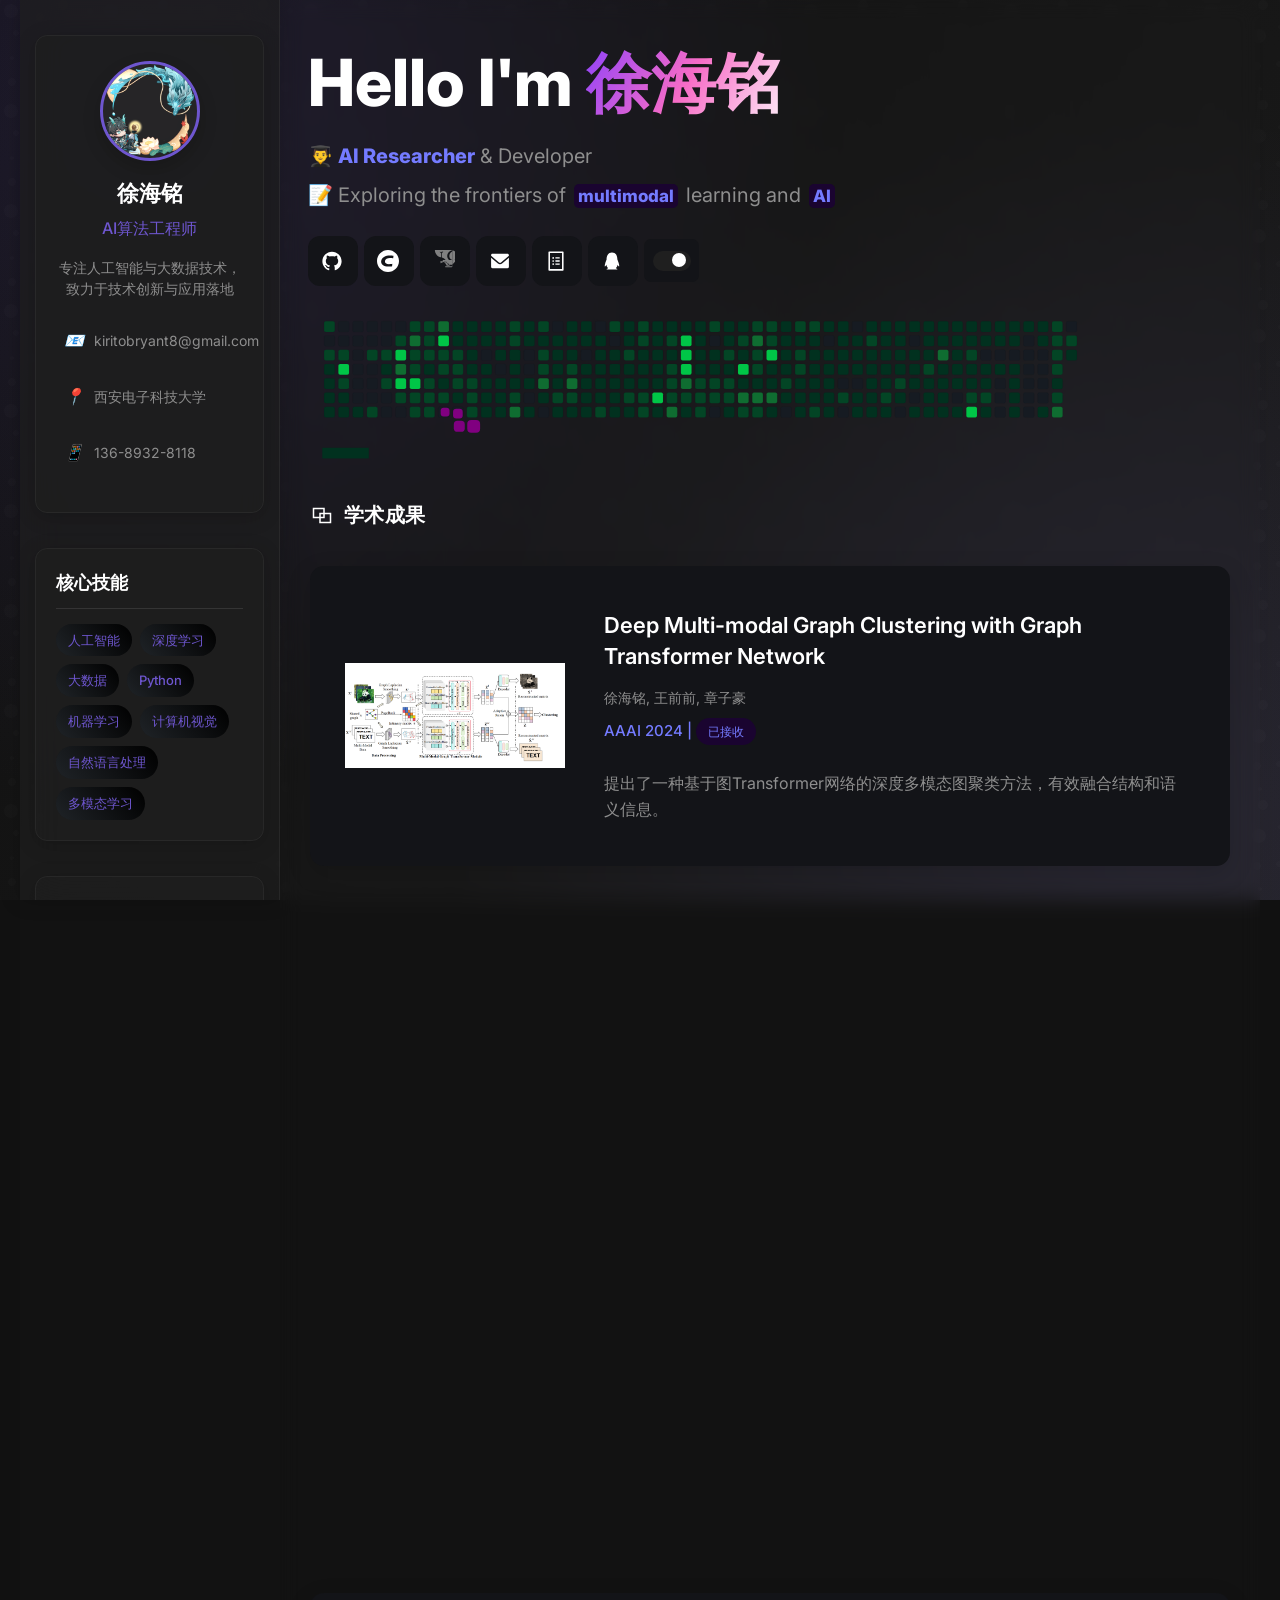
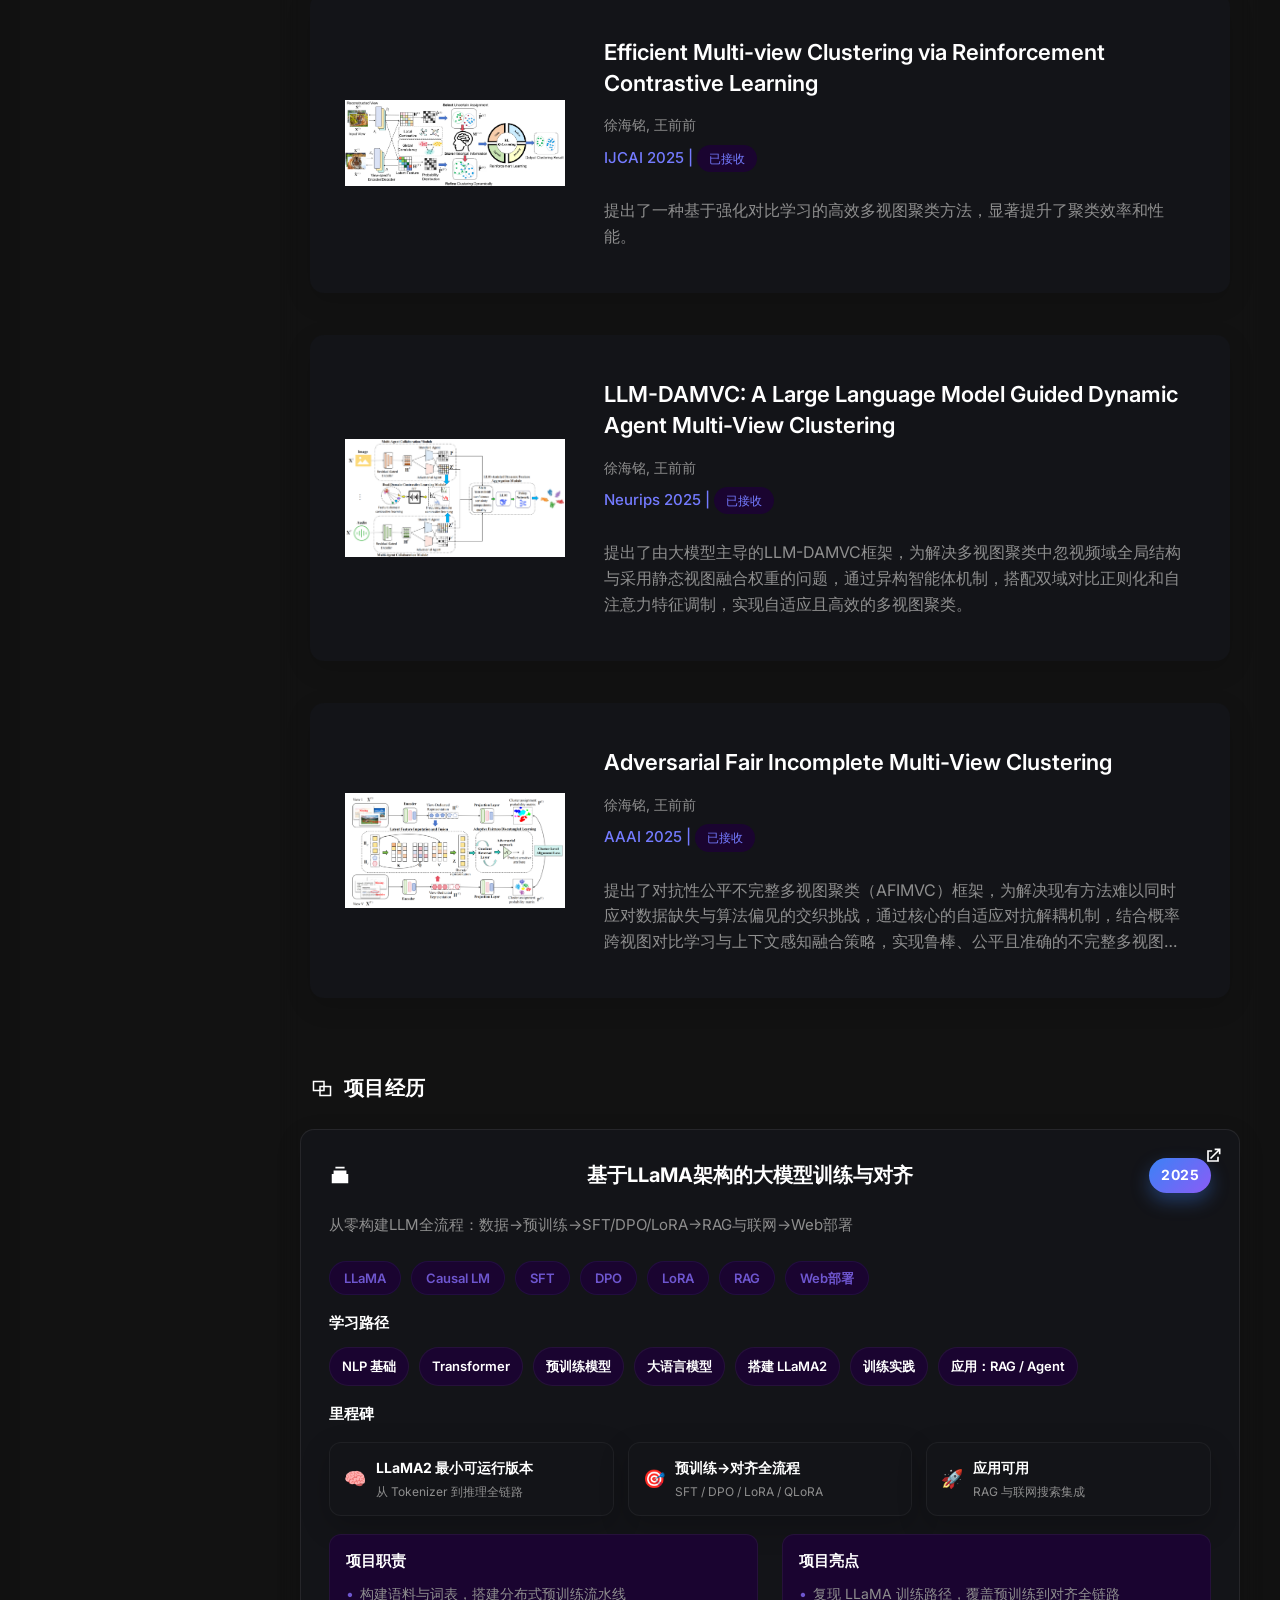
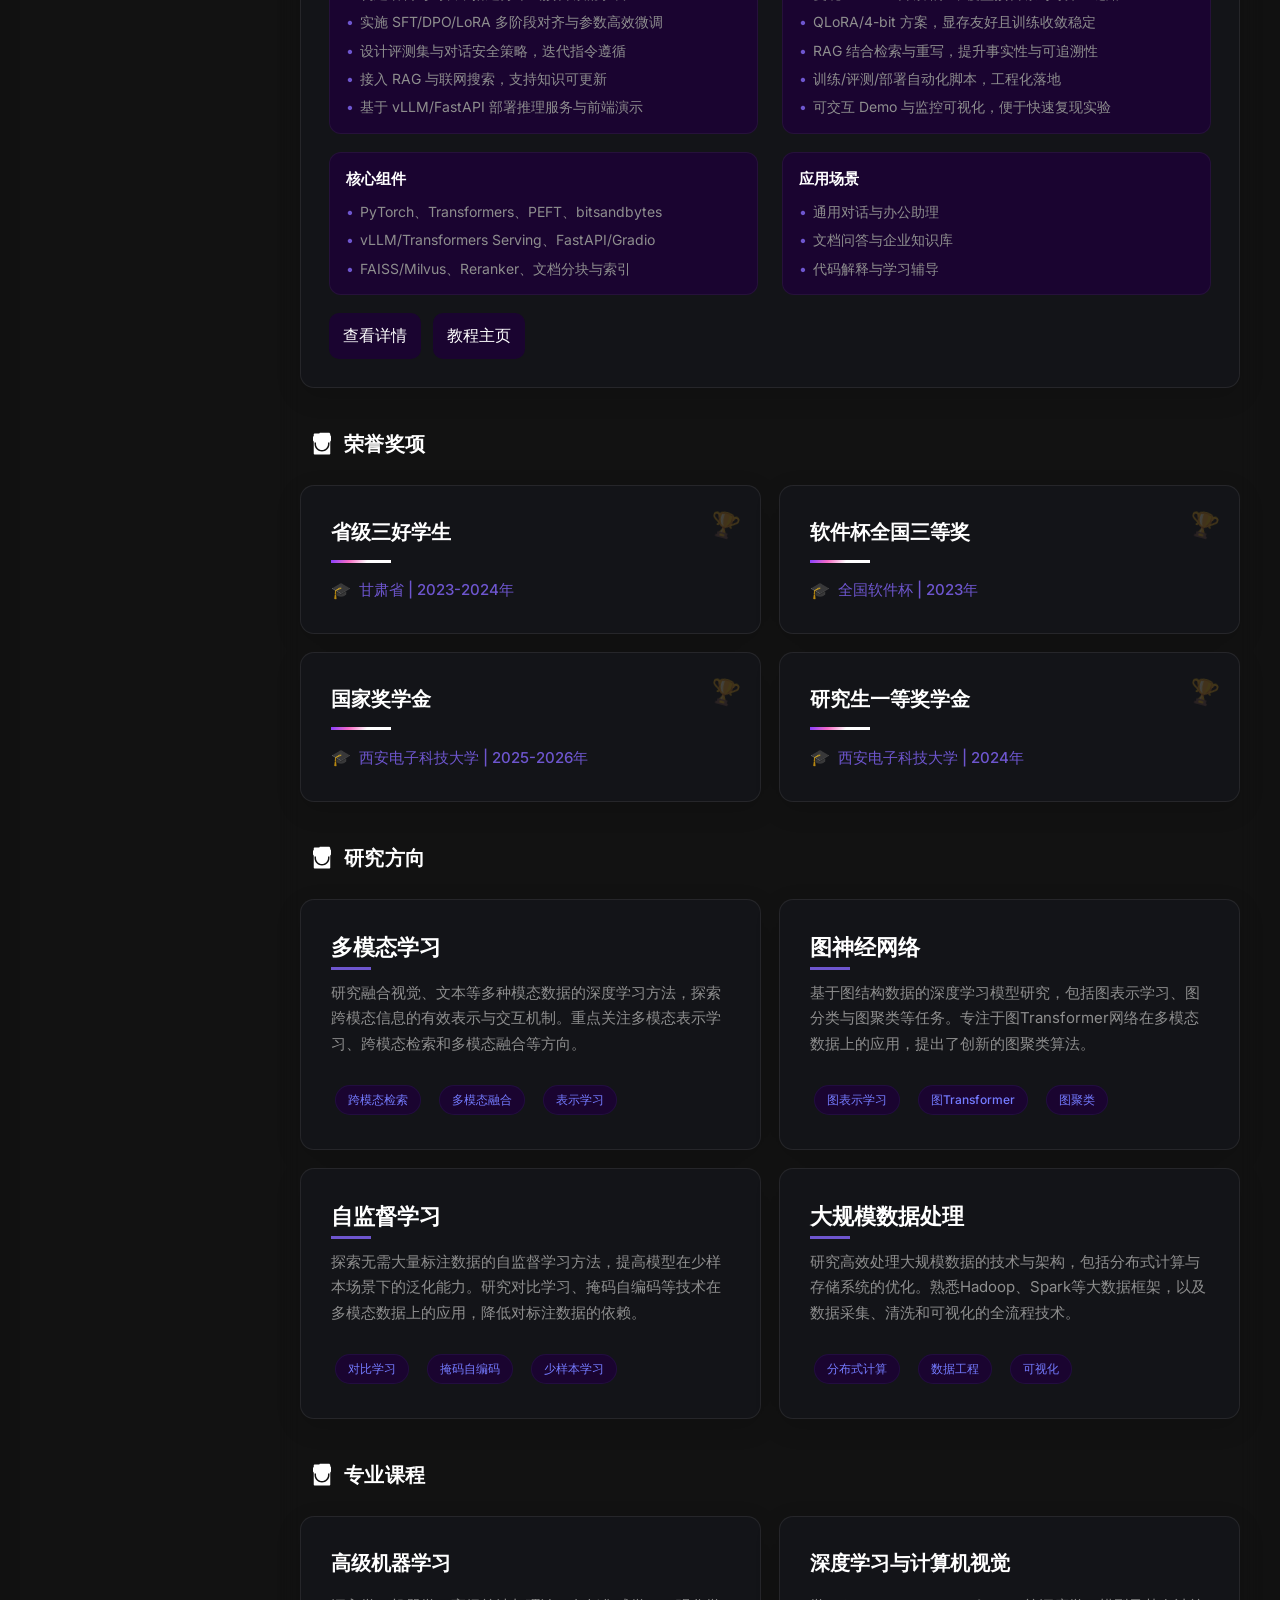
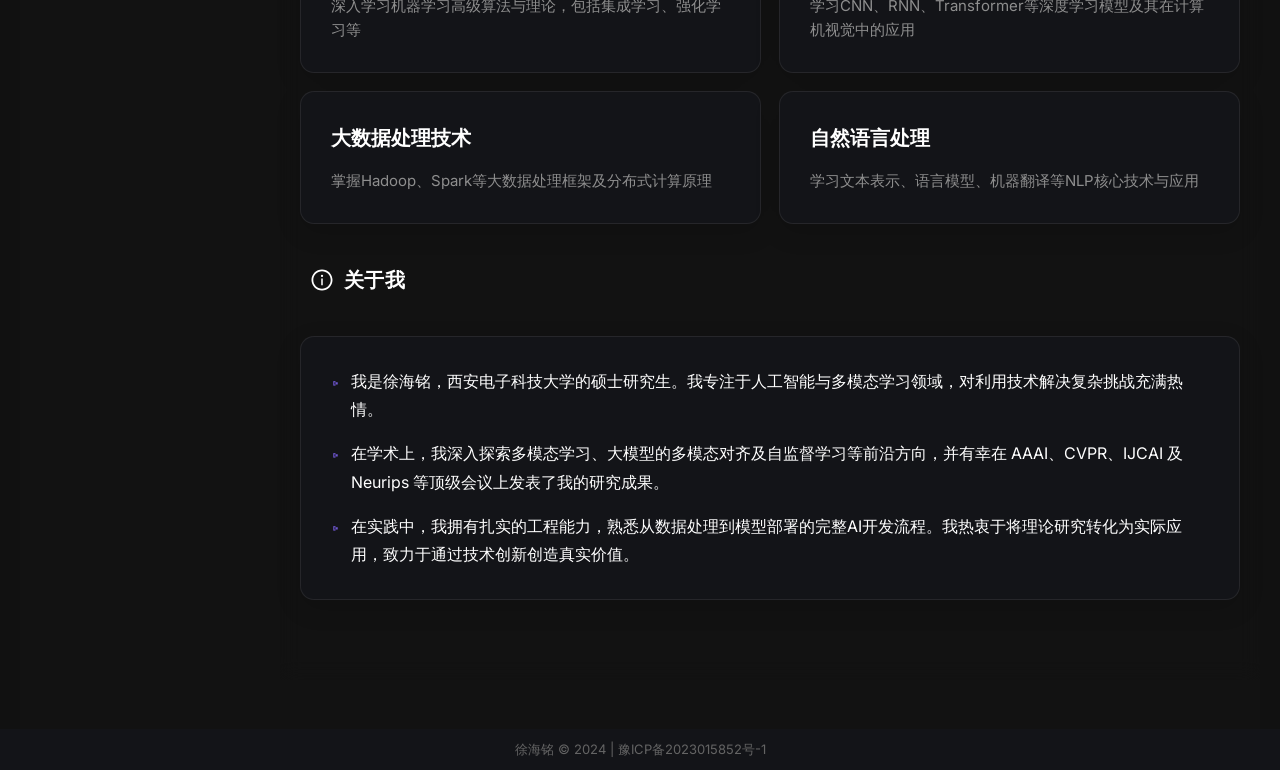
==== wwwroot/index.html @ b9aee976 "feat: restore v1 homepage style and fix avatar asset" ====
<!DOCTYPE html>
<html lang="zh-CN" data-theme="Dark">

<head class="zyyo.net">

	<meta charset="utf-8">
	<meta http-equiv="X-UA-Compatible" content="IE=edge">
	<title>
		HaiMing Xu | Homepage </title>
	<link rel="icon" href="./static/img/favicon.ico">
	<meta name="description" content="徐海铭的个人主页，西安电子科技大学硕士研究生，研究方向为人工智能、多模态学习">
	<meta name="keywords" content="徐海铭,西安电子科技大学,人工智能,多模态,个人主页">
		<meta name="viewport" content="width=device-width, initial-scale=1.0, maximum-scale=1.0, user-scalable=no">
	    <link rel="stylesheet" href="./static/css/style.css">
	    <link rel="stylesheet" href="./static/css/root.css">
		<link rel="stylesheet" href="./static/css/v1-tune.css">
    <link rel="preconnect" href="https://fonts.googleapis.com">
    <link rel="preconnect" href="https://fonts.gstatic.com" crossorigin>
    <link href="https://fonts.googleapis.com/css2?family=Inter:wght@400;500;600;700&display=swap" rel="stylesheet">
	

</head>

<body>
	<div id="particles-js" style="position: fixed; width: 100%; height: 100%; top: 0; left: 0; z-index: -1;"></div>
	<div id="zyyo-loading">
		<div id="zyyo-loading-center">
		</div>
	</div>
	<div class="zyyo-filter"></div>

	<div class="zyyo-main">
		<div class="zyyo-left">
			<!-- 重新设计的左侧栏 -->
			<div class="left-div profile-section">
				<div class="profile-avatar">
					<img src="./static/img/logo.png" alt="徐海铭">
				</div>
				<h2 class="profile-name">徐海铭</h2>
				<div class="profile-title">AI算法工程师</div>
				
				<div class="profile-summary">
					<p>专注人工智能与大数据技术，致力于技术创新与应用落地</p>
				</div>
				
				<div class="profile-contact">
					<div class="contact-item">
						<i class="contact-icon">📧</i>
						<span class="contact-text">kiritobryant8@gmail.com</span>
					</div>
					<div class="contact-item">
						<i class="contact-icon">📍</i>
						<span class="contact-text">西安电子科技大学</span>
					</div>
					<div class="contact-item">
						<i class="contact-icon">📱</i>
						<span class="contact-text">136-8932-8118</span>
					</div>
				</div>
			</div>

			<div class="left-div skills-section">
				<h3 class="section-title">核心技能</h3>
				<div class="skill-tags">
					<span class="skill-tag">人工智能</span>
					<span class="skill-tag">深度学习</span>
					<span class="skill-tag">大数据</span>
					<span class="skill-tag">Python</span>
					<span class="skill-tag">机器学习</span>
					<span class="skill-tag">计算机视觉</span>
					<span class="skill-tag">自然语言处理</span>
					<span class="skill-tag">多模态学习</span>
				</div>
			</div>

			<div class="left-div education-section">
				<h3 class="section-title">教育背景</h3>
				<div class="timeline">
					<div class="timeline-item">
						<div class="timeline-marker"></div>
						<div class="timeline-content">
							<div class="timeline-date">2024-至今</div>
							<div class="timeline-title">硕士研究生</div>
							<div class="timeline-subtitle">西安电子科技大学</div>
						</div>
					</div>
					<div class="timeline-item">
						<div class="timeline-marker"></div>
						<div class="timeline-content">
							<div class="timeline-date">2020-2024</div>
							<div class="timeline-title">本科</div>
							<div class="timeline-subtitle">大数据专业</div>
						</div>
					</div>
				</div>
			</div>
		</div>
			<div class="zyyo-right">
				<header>
				<div class="index-logo" style="background-image: url(./static/img/logo.png);">
					<img style="position: absolute;top:-15%;left:-10%;width: 120%; aspect-ratio: 1/1;"
						src="./static/img/logokuang.png">
				</div>
				<div class="welcome">
					Hello I'm <span class="gradientText">徐海铭</span>
				</div>
					<div class="description">👨‍🎓 <span class="purpleText">AI Researcher</span> & Developer</div>
					<div class="description">📝 Exploring the frontiers of <span class="purpleText textBackground">multimodal</span> learning and <span class="purpleText textBackground">AI</span></div>

				<div class="iconContainer">
						<a class="iconItem" href="https://github.com/kiritobryant" target="_blank" rel="noopener noreferrer" aria-label="Github">
						<svg t="1704870335945" class="icon" viewBox="0 0 1024 1024" version="1.1" xmlns="http://www.w3.org/2000/svg" p-id="2487">
							<path d="M511.6 76.3C264.3 76.2 64 276.4 64 523.5 64 718.9 189.3 885 363.8 946c23.5 5.9 19.9-10.8 19.9-22.2v-77.5c-135.7 15.9-141.2-73.9-150.3-88.9C215 726 171.5 718 184.5 703c30.9-15.9 62.4 4 98.9 57.9 26.4 39.1 77.9 32.5 104 26 5.7-23.5 17.9-44.5 34.7-60.8-140.6-25.2-199.2-111-199.2-213 0-49.5 16.3-95 48.3-131.7-20.4-60.5 1.9-112.3 4.9-120 58.1-5.2 118.5 41.6 123.2 45.3 33-8.9 70.7-13.6 112.9-13.6 42.4 0 80.2 4.9 113.5 13.9 11.3-8.6 67.3-48.8 121.3-43.9 2.9 7.7 24.7 58.3 5.5 118 32.4 36.8 48.9 82.7 48.9 132.3 0 102.2-59 188.1-200 212.9 23.5 23.2 38.1 55.4 38.1 91v112.5c0.8 9 0 17.9 15 17.9 177.1-59.7 304.6-227 304.6-424.1 0-247.2-200.4-447.3-447.5-447.3z"  p-id="2488"></path>
						</svg>
						<div class="iconTip">Github</div>
					</a>
						<a class="iconItem" href="https://blog.csdn.net/kiritobryant?spm=1000.2115.3001.5343" target="_blank" rel="noopener noreferrer" aria-label="CSDN">
						<svg t="1704870588438" class="icon" viewBox="0 0 1024 1024" version="1.1" xmlns="http://www.w3.org/2000/svg" p-id="3174">
							<path d="M512 0c282.784 0 512 229.216 512 512s-229.216 512-512 512S0 794.784 0 512 229.216 0 512 0z m189.952 752l11.2-108.224c-31.904 9.536-100.928 16.128-147.712 16.128-134.464 0-205.728-47.296-195.328-146.304 11.584-110.688 113.152-145.696 232.64-145.696 54.784 0 122.432 8.8 151.296 18.336L768 272.704C724.544 262.24 678.272 256 599.584 256c-203.2 0-388.704 94.88-406.4 263.488C178.336 660.96 303.584 768 535.616 768c80.672 0 138.464-6.432 166.336-16z" p-id="3175"></path>
						</svg>
						<div class="iconTip">CSDN</div>
					</a>
						<a class="iconItem" href="https://scholar.google.com.hk/citations?user=u16NI7QAAAAJ&hl=zh-CN" target="_blank" rel="noopener noreferrer" aria-label="Google Scholar">
						<svg t="1712319361023" class="icon" viewBox="0 0 1024 1024" version="1.1" xmlns="http://www.w3.org/2000/svg">
							<path d="M881.1 702.7c-5.3-9.7-13.3-17.8-25.4-17.8-52.4 0-104.8 0-157.2 0.1-4.5 0-6.3-1.2-7.5-5.8-7.9-29.5-15.2-59.3-25.8-88.1-44.3-120.4-128-201.8-247.5-242.4-7.6-2.6-7.6-2.6-7.9-10.4 0-1.9-0.1-3.8-0.1-5.7 0-58.5 0.1-117-0.1-175.5 0-8.5 2.2-15.9 9.3-21.3 14.7-11.2 29.4-22.4 43.6-34.2 3.3-2.8 4.9-8.3 6.2-12.8 1.7-5.8 0.3-10.5-4.4-13.8-4.3-3-9.1-1.9-13.5 0.6-13.9 8-27.8 16.1-41.7 24.1-1.9 1.1-3.6 2.5-7 4.9 1.8-11.9-2.6-19.1-12.9-19.4-10.3-0.3-14.1 7.6-12.4 19.5-2.3-1.3-3.3-1.6-4.1-2.2-13.4-7.7-26.9-15.4-40.3-23.1-4.7-2.7-9.6-2.3-13.8 1.1-4.2 3.3-5.1 8-3.4 13.1 1.6 4.7 3.9 10.3 7.5 13.2 13.8 11.2 28.2 21.8 42.5 32.6 7.9 5.9 10.3 13.7 10.3 23 0 57.3 0 114.7 0 172 0 2.3 0 4.6-0.2 9.2-3.1-0.5-5.5-0.8-7.8-1.4-81.5-19.2-151-58.7-202.3-123.3-59.8-75.3-84.8-161.5-76.7-257.3 12.9-152.7 95.8-264.9 236.5-322.2 107.6-43.8 216.5-41.8 323.3 4.5 101.8 44.1 173.3 122.8 214.8 227.5 16.6 41.8 25.2 85.5 28.5 130.2 0.5 6.8 0.8 12.2-7.8 14.3-60.4 14.9-114.2 42.2-155.8 89.1-62.9 71-81.7 153.4-56.1 243.5 20.9 73.5 70.8 123.9 142.9 147 25.9 8.3 52.7 12.8 80.7 19.4 0 5.5 0.4 10.3-0.1 15-1.3 13.8-10.7 22.7-25.1 22.8-130.4 0.3-260.8 0.3-391.2 0-19.4 0-29.3-9.7-29.5-29-0.1-10.3-0.1-20.7 0.2-31 0.4-13.8 10.3-25.1 22.4-28.1 9.9-2.4 20.4-3.4 30.6-3.4 121.7-0.2 243.3-0.1 365-0.1 3.3 0 6.6 0 11.8 0-2.3-0.9-3.2-1.3-4.1-1.7-48.2-19.1-82.2-53.7-101-101.9-24.7-63.1-19.5-125.3 12.9-184.4 21.5-39.3 54.2-67.5 92.6-88.9 9.3-5.2 11.1-3.7 11.1 7.1 0 212.2 0 424.3 0 636.5 0 17.4-9.7 27.1-27.2 27.1-90.7 0-181.3 0-272 0.1-4.3 0-8.7 0.4-12.7 1.7-9.9 3.2-15.2 10.9-15.3 21.2 0 10.3 5.3 18.1 15.3 21.3 4.4 1.4 9.2 1.6 13.9 1.6 90.3 0.1 180.7 0 271 0.1 15.7 0 27-8.3 32.4-22.7 3.2-8.7 2.9-18 3-27.1 0.2-230.3 0.1-460.6 0.1-690.9 0-5.2 0-10.5 0.6-15.6 1.9-15.2 9.8-20.6 24.7-17.4 50.1 10.8 95.3 31.6 131.5 69 45.2 46.5 66.4 103.2 62.7 168.8-3.5 62-29.5 114.1-79.9 152.3-8.2 6.3-16.5 12.5-24.9 18.6-3.3 2.4-4.3 5.2-1.3 9.5 5.4 7.9 9.9 16.4 15.1 25.2 47.6 0 95.8 0 144.3 0 0 13.8-0.6 26.9 0.1 39.9 1.8 31.4-16.7 47.8-45.5 45.3-18.3-1.6-34.2-11.7-43.1-28.7-4.8-9.1-7.8-19.1-11.5-28.8zM349.5 513.5c2.8 0.4 4.3 0.7 5.8 0.9 14.8 1.3 29.5 2.2 44.2 4 97.5 12.2 167.6 61.4 209.3 151.2 7.8 16.8 13.5 34.8 19.3 52.5 1.7 5.2 3.5 7.1 9.3 7.1 43.2-0.1 86.3-0.1 129.5 0 2.3 0 4.6 0.3 7 0.5-0.5-4.2-0.6-8.1-1.7-11.8-17.6-59-55.2-101.8-110-129.1-64.9-32.3-133.7-37.6-203.9-22.2-39.4 8.7-75.1 25.5-108.8 47z" fill="#808080"></path>
						</svg>
						<div class="iconTip">谷歌学术</div>
					</a>
						<a class="iconItem" href="mailto:kiritobryant8@gmail.com" aria-label="Mail">
						<svg t="1704870588438" class="icon" viewBox="0 0 1024 1024" version="1.1" xmlns="http://www.w3.org/2000/svg" p-id="3174" >
							<path d="M926.47619 355.644952V780.190476a73.142857 73.142857 0 0 1-73.142857 73.142857H170.666667a73.142857 73.142857 0 0 1-73.142857-73.142857V355.644952l304.103619 257.828572a170.666667 170.666667 0 0 0 220.745142 0L926.47619 355.644952zM853.333333 170.666667a74.044952 74.044952 0 0 1 26.087619 4.778666 72.704 72.704 0 0 1 30.622477 22.186667 73.508571 73.508571 0 0 1 10.678857 17.67619c3.169524 7.509333 5.12 15.652571 5.607619 24.210286L926.47619 243.809524v24.380952L559.469714 581.241905a73.142857 73.142857 0 0 1-91.306666 2.901333l-3.632762-2.925714L97.52381 268.190476v-24.380952a72.899048 72.899048 0 0 1 40.155428-65.292191A72.97219 72.97219 0 0 1 170.666667 170.666667h682.666666z"  p-id="3175"></path>
						</svg>
						<div class="iconTip">Mail</div>
					</a>
					<a class="iconItem" onclick="viewResume('./jianli/resume.pdf')" href="javascript:void(0)">
						<svg t="1705247464964" class="icon" viewBox="0 0 1024 1024" version="1.1" xmlns="http://www.w3.org/2000/svg" p-id="4987" >
							<path d="M832 64H192c-17.7 0-32 14.3-32 32v832c0 17.7 14.3 32 32 32h640c17.7 0 32-14.3 32-32V96c0-17.7-14.3-32-32-32zm-40 824H232V136h560v752zM492 400h184c4.4 0 8-3.6 8-8v-48c0-4.4-3.6-8-8-8H492c-4.4 0-8 3.6-8 8v48c0 4.4 3.6 8 8 8zm0 144h184c4.4 0 8-3.6 8-8v-48c0-4.4-3.6-8-8-8H492c-4.4 0-8 3.6-8 8v48c0 4.4 3.6 8 8 8zm0 144h184c4.4 0 8-3.6 8-8v-48c0-4.4-3.6-8-8-8H492c-4.4 0-8 3.6-8 8v48c0 4.4 3.6 8 8 8zM340 368a40 40 0 1 0 80 0 40 40 0 1 0-80 0zm0 144a40 40 0 1 0 80 0 40 40 0 1 0-80 0zm0 144a40 40 0 1 0 80 0 40 40 0 1 0-80 0z" p-id="4988"></path>
						</svg>
						<div class="iconTip">简历</div>
					</a>
					<a class="iconItem" onclick="pop('./static/img/wxzsm.jpg')" href="javascript:void(0)">
						<svg t="1712319361023" class="icon" viewBox="0 0 1024 1024" version="1.1" xmlns="http://www.w3.org/2000/svg" p-id="1861" ><path d="M824.8 613.2c-16-51.4-34.4-94.6-62.7-165.3C766.5 262.2 689.3 112 511.5 112 331.7 112 256.2 265.2 261 447.9c-28.4 70.8-46.7 113.7-62.7 165.3-34 109.5-23 154.8-14.6 155.8 18 2.2 70.1-82.4 70.1-82.4 0 49 25.2 112.9 79.8 159-26.4 8.1-85.7 29.9-71.6 53.8 11.4 19.3 196.2 12.3 249.5 6.3 53.3 6 238.1 13 249.5-6.3 14.1-23.8-45.3-45.7-71.6-53.8 54.6-46.2 79.8-110.1 79.8-159 0 0 52.1 84.6 70.1 82.4 8.5-1.1 19.5-46.4-14.5-155.8z" p-id="1862"></path></svg>
						<div class="iconTip">微信</div>
					</a>  <a class="switch" href="javascript:void(0)">
						<div class="onoffswitch">
							<input type="checkbox" name="onoffswitch" class="onoffswitch-checkbox" id="myonoffswitch"
								checked>
							<label class="onoffswitch-label" for="myonoffswitch">
								<span class="onoffswitch-inner"></span>
								<span class="onoffswitch-switch"></span>
							</label>
						</div>
					</a>
				</div>

				<div class="tanChiShe">
					<img id="tanChiShe" src="./static/svg/snake-Light.svg" alt="">
				</div>
			</header>

				<content>
				<div class="title">
					<svg t="1705257422086" class="icon" viewBox="0 0 1024 1024" version="1.1" xmlns="http://www.w3.org/2000/svg" p-id="1891">
						<path d="M629.333333 202.666667v213.333333h277.333334v448h-512v-213.333333h-277.333334v-448h512z m213.333334 277.333333h-213.333334v170.666667h-170.666666v149.333333h384v-320z m-277.333334-213.333333h-384v320h213.333334v-170.666667h170.666666v-149.333333z m0 213.333333h-106.666666v106.666667h106.666666v-106.666667z" p-id="1892"></path>
					</svg>
					学术成果 
				</div>

				<!-- 新的论文展示风格：左侧架构图，右侧信息 -->
				<div class="papers-container">
					<a class="paper-item fade-in-section" href="https://ojs.aaai.org/index.php/AAAI/article/view/32844" target="_blank">
						<div class="paper-image">
							<img src="./static/img/DMGC-GTN.png" alt="Deep Multi-modal Graph Clustering" style="max-height: 180px; object-fit: contain;">
						</div>
						<div class="paper-info">
							<h2>Deep Multi-modal Graph Clustering with Graph Transformer Network</h2>
							<p class="paper-authors">徐海铭, 王前前, 章子豪</p>
							<p class="paper-conference">AAAI 2024 | <span class="paper-status">已接收</span></p>
							<p class="paper-abstract">提出了一种基于图Transformer网络的深度多模态图聚类方法，有效融合结构和语义信息。</p>
						</div>
					</a>

					<a class="paper-item fade-in-section" href="https://cvpr.thecvf.com/virtual/2025/poster/34520" target="_blank">
						<div class="paper-image">
							<img src="./static/img/FMVC.png" alt="Fair Multi-View Clustering" style="max-height: 180px; object-fit: contain;">
						</div>
						<div class="paper-info">
							<h2>Fair Multi-View Clustering via Attention-Based Kolmogorov-Arnold Networks</h2>
							<p class="paper-authors">徐海铭, 王前前</p>
							<p class="paper-conference">CVPR 2024 | <span class="paper-status">已接收</span></p>
							<p class="paper-abstract">提出了一种基于注意力机制的KAN公平多视图聚类方法，解决了数据中的公平性问题。</p>
						</div>
					</a>

					<a class="paper-item fade-in-section" href="https://www.ijcai.org/proceedings/2025/0710.pdf" target="_blank">
						<div class="paper-image">
							<img src="./static/img/FIMC.png" alt="Fair Incomplete Multi-View Clustering" style="max-height: 180px; object-fit: contain;">
						</div>
						<div class="paper-info">
							<h2>Fair Incomplete Multi-View Clustering via Distribution Alignment</h2>
							<p class="paper-authors">徐海铭, 王前前, 刘美玲</p>
							<p class="paper-conference">IJCAI 2025 | <span class="paper-status">已接收</span></p>
							<p class="paper-abstract">提出了一种基于分布对齐的公平不完整多视图聚类方法，同时处理数据缺失和公平性问题。</p>
						</div>
					</a>

					<a class="paper-item fade-in-section" href="https://www.ijcai.org/proceedings/2025/0708.pdf" target="_blank">
						<div class="paper-image">
							<img src="./static/img/EMVC.png" alt="Efficient Multi-view Clustering" style="max-height: 180px; object-fit: contain;">
						</div>
						<div class="paper-info">
							<h2>Efficient Multi-view Clustering via Reinforcement Contrastive Learning</h2>
							<p class="paper-authors">徐海铭, 王前前</p>
							<p class="paper-conference">IJCAI 2025 | <span class="paper-status">已接收</span></p>
							<p class="paper-abstract">提出了一种基于强化对比学习的高效多视图聚类方法，显著提升了聚类效率和性能。</p>
						</div>
					</a>
					<a class="paper-item fade-in-section" href="https://neurips.cc/virtual/2025/poster/115222" target="_blank">
						<div class="paper-image">
							<img src="./static/img/llm-damvc.png" alt="LLM-DAMVC" style="max-height: 180px; object-fit: contain;">
						</div>
						<div class="paper-info">
							<h2>LLM-DAMVC: A Large Language Model Guided Dynamic Agent Multi-View Clustering</h2>
							<p class="paper-authors">徐海铭, 王前前</p>
							<p class="paper-conference">Neurips 2025 | <span class="paper-status">已接收</span></p>
							<p class="paper-abstract">提出了由大模型主导的LLM-DAMVC框架，为解决多视图聚类中忽视频域全局结构与采用静态视图融合权重的问题，通过异构智能体机制，搭配双域对比正则化和自注意力特征调制，实现自适应且高效的多视图聚类。</p>
						</div>
					</a>
					<a class="paper-item fade-in-section" href="https://openreview.net/forum?id=IgpVEMThGn&referrer=%5BAuthor%20Console%5D(%2Fgroup%3Fid%3DAAAI.org%2F2026%2FConference%2FAuthors%23your-submissions)" target="_blank">
						<div class="paper-image">
							<img src="./static/img/AFIMVC.png" alt="AFIMVC" style="max-height: 180px; object-fit: contain;">
						</div>
						<div class="paper-info">
							<h2>Adversarial Fair Incomplete Multi-View Clustering</h2>
							<p class="paper-authors">徐海铭, 王前前</p>
							<p class="paper-conference">AAAI 2025 | <span class="paper-status">已接收</span></p>
							<p class="paper-abstract">提出了对抗性公平不完整多视图聚类（AFIMVC）框架，为解决现有方法难以同时应对数据缺失与算法偏见的交织挑战，通过核心的自适应对抗解耦机制，结合概率跨视图对比学习与上下文感知融合策略，实现鲁棒、公平且准确的不完整多视图聚类。</p>
						</div>
					</a>
				</div>

				<div class="title">
					<svg t="1705257422086" class="icon" viewBox="0 0 1024 1024" version="1.1" xmlns="http://www.w3.org/2000/svg" p-id="1891">
						<path d="M629.333333 202.666667v213.333333h277.333334v448h-512v-213.333333h-277.333334v-448h512z m213.333334 277.333333h-213.333334v170.666667h-170.666666v149.333333h384v-320z m-277.333334-213.333333h-384v320h213.333334v-170.666667h170.666666v-149.333333z m0 213.333333h-106.666666v106.666667h106.666666v-106.666667z" p-id="1892"></path>
					</svg>
					项目经历
				</div>
                <div class="projects-grid scroll-fade-in">
                    <div class="project-card" id="llama-project">
                        <div class="project-header">
                            <svg viewBox="0 0 24 24" width="22" height="22" fill="currentColor" aria-hidden="true">
                                <path d="M3 11h18v10H3zM5 7h14v4H5zM7 5h10V3H7z"></path>
                            </svg>
                            <h3 class="project-title">基于LLaMA架构的大模型训练与对齐</h3>
                            <span class="project-year">2025</span>
                        </div>
                        <a href="javascript:void(0);" class="project-link-icon" aria-label="查看项目">
                            <svg viewBox="0 0 24 24" width="20" height="20" fill="currentColor" aria-hidden="true">
                                <path d="M14 3h7v7h-2V6.41l-9.29 9.3-1.42-1.42 9.3-9.29H14V3z"></path>
                                <path d="M5 5h6v2H7v10h10v-4h2v6H5V5z"></path>
                            </svg>
                        </a>
                        <div class="project-description">
                            从零构建LLM全流程：数据→预训练→SFT/DPO/LoRA→RAG与联网→Web部署
                        </div>
                        <div class="project-tech">
                            <span class="tech-tag">LLaMA</span>
                            <span class="tech-tag">Causal LM</span>
                            <span class="tech-tag">SFT</span>
                            <span class="tech-tag">DPO</span>
                            <span class="tech-tag">LoRA</span>
                            <span class="tech-tag">RAG</span>
                            <span class="tech-tag">Web部署</span>
                        </div>
                        <div class="meta-title" style="margin-top:16px;">学习路径</div>
                        <div class="chapter-chips">
                            <span class="chapter-chip">NLP 基础</span>
                            <span class="chapter-chip">Transformer</span>
                            <span class="chapter-chip">预训练模型</span>
                            <span class="chapter-chip">大语言模型</span>
                            <span class="chapter-chip">搭建 LLaMA2</span>
                            <span class="chapter-chip">训练实践</span>
                            <span class="chapter-chip">应用：RAG / Agent</span>
                        </div>
                        <div class="meta-title" style="margin-top:16px;">里程碑</div>
                        <div class="kpi-grid">
                            <div class="kpi-card">
                                <div class="kpi-emoji">🧠</div>
                                <div class="kpi-text">
                                    <div class="kpi-title">LLaMA2 最小可运行版本</div>
                                    <div class="kpi-subtext">从 Tokenizer 到推理全链路</div>
                                </div>
                            </div>
                            <div class="kpi-card">
                                <div class="kpi-emoji">🎯</div>
                                <div class="kpi-text">
                                    <div class="kpi-title">预训练→对齐全流程</div>
                                    <div class="kpi-subtext">SFT / DPO / LoRA / QLoRA</div>
                                </div>
                            </div>
                            <div class="kpi-card">
                                <div class="kpi-emoji">🚀</div>
                                <div class="kpi-text">
                                    <div class="kpi-title">应用可用</div>
                                    <div class="kpi-subtext">RAG 与联网搜索集成</div>
                                </div>
                            </div>
                        </div>
                        <div class="project-meta-grid">
                            <div class="meta-section">
                                <div class="meta-title">项目职责</div>
                                <ul class="meta-list">
                                    <li>构建语料与词表，搭建分布式预训练流水线</li>
                                    <li>实施 SFT/DPO/LoRA 多阶段对齐与参数高效微调</li>
                                    <li>设计评测集与对话安全策略，迭代指令遵循</li>
                                    <li>接入 RAG 与联网搜索，支持知识可更新</li>
                                    <li>基于 vLLM/FastAPI 部署推理服务与前端演示</li>
                                </ul>
                            </div>
                            <div class="meta-section">
                                <div class="meta-title">项目亮点</div>
                                <ul class="meta-list">
                                    <li>复现 LLaMA 训练路径，覆盖预训练到对齐全链路</li>
                                    <li>QLoRA/4-bit 方案，显存友好且训练收敛稳定</li>
                                    <li>RAG 结合检索与重写，提升事实性与可追溯性</li>
                                    <li>训练/评测/部署自动化脚本，工程化落地</li>
                                    <li>可交互 Demo 与监控可视化，便于快速复现实验</li>
                                </ul>
                            </div>
                            <div class="meta-section">
                                <div class="meta-title">核心组件</div>
                                <ul class="meta-list">
                                    <li>PyTorch、Transformers、PEFT、bitsandbytes</li>
                                    <li>vLLM/Transformers Serving、FastAPI/Gradio</li>
                                    <li>FAISS/Milvus、Reranker、文档分块与索引</li>
                                </ul>
                            </div>
                            <div class="meta-section">
                                <div class="meta-title">应用场景</div>
                                <ul class="meta-list">
                                    <li>通用对话与办公助理</li>
                                    <li>文档问答与企业知识库</li>
                                    <li>代码解释与学习辅导</li>
                                </ul>
                            </div>
                        </div>
                        <div class="project-actions">
                            <a href="javascript:void(0);" class="action-btn" onclick="document.querySelector('#project-modal')?.classList.add('open'); document.body.style.overflow='hidden';" aria-label="查看详情">
                                <span>查看详情</span>
                            </a>
                            <a href="https://datawhalechina.github.io/happy-llm/#/" class="action-btn" target="_blank" aria-label="教程主页">
                                <span>教程主页</span>
                            </a>
                        </div>
                    </div>
                </div>

<!--				<div class="title">-->
<!--					<svg class="icon" viewBox="0 0 1024 1024" version="1.1" xmlns="http://www.w3.org/2000/svg">-->
<!--						<path d="M395.765333 586.570667h-171.733333c-22.421333 0-37.888-22.442667-29.909333-43.381334L364.768 95.274667A32 32 0 0 1 394.666667 74.666667h287.957333c22.72 0 38.208 23.018667 29.632 44.064l-99.36 243.882666h187.050667c27.509333 0 42.186667 32.426667 24.042666 53.098667l-458.602666 522.56c-22.293333 25.408-63.626667 3.392-54.976-29.28l85.354666-322.421333z"></path>-->
<!--					</svg>-->
<!--					⚡ 算法工程师技能展示-->
<!--				</div>-->
<!--				-->
<!--				&lt;!&ndash; 专业技能展示区域 &ndash;&gt;-->
<!--				<div class="algorithm-skills-showcase">-->
<!--					&lt;!&ndash; 核心技能雷达图和技能熟练度 &ndash;&gt;-->
<!--					<div class="skills-main-grid">-->
<!--						<div class="skill-section radar-section">-->
<!--							<h3 class="section-title">-->
<!--								<span class="title-icon">📊</span>-->
<!--								核心技能雷达图-->
<!--							</h3>-->
<!--							<div class="radar-container">-->
<!--								<canvas id="algorithmRadarChart" class="radar-canvas"></canvas>-->
<!--							</div>-->
<!--						</div>-->

<!--						<div class="skill-section proficiency-section">-->
<!--							<h3 class="section-title">-->
<!--								<span class="title-icon">🎯</span>-->
<!--								技能熟练度-->
<!--							</h3>-->
<!--							<div class="proficiency-grid">-->
<!--								<div class="proficiency-item">-->
<!--									<div class="proficiency-circle">-->
<!--										<div class="circle-bg"></div>-->
<!--										<div class="circle-progress" style="&#45;&#45;color: var(&#45;&#45;accent); &#45;&#45;percentage: 90;"></div>-->
<!--									</div>-->
<!--									<div class="proficiency-label">深度学习</div>-->
<!--									<div class="proficiency-value">90%</div>-->
<!--								</div>-->
<!--								<div class="proficiency-item">-->
<!--									<div class="proficiency-circle">-->
<!--										<div class="circle-bg"></div>-->
<!--										<div class="circle-progress" style="&#45;&#45;color: var(&#45;&#45;accent-light); &#45;&#45;percentage: 85;"></div>-->
<!--									</div>-->
<!--									<div class="proficiency-label">Python编程</div>-->
<!--									<div class="proficiency-value">85%</div>-->
<!--								</div>-->
<!--								<div class="proficiency-item">-->
<!--									<div class="proficiency-circle">-->
<!--										<div class="circle-bg"></div>-->
<!--										<div class="circle-progress" style="&#45;&#45;color: #4ecdc4; &#45;&#45;percentage: 80;"></div>-->
<!--									</div>-->
<!--									<div class="proficiency-label">模型优化</div>-->
<!--									<div class="proficiency-value">80%</div>-->
<!--								</div>-->
<!--								<div class="proficiency-item">-->
<!--									<div class="proficiency-circle">-->
<!--										<div class="circle-bg"></div>-->
<!--										<div class="circle-progress" style="&#45;&#45;color: #f39c12; &#45;&#45;percentage: 75;"></div>-->
<!--									</div>-->
<!--									<div class="proficiency-label">工程部署</div>-->
<!--									<div class="proficiency-value">75%</div>-->
<!--								</div>-->
<!--							</div>-->
<!--						</div>-->
<!--					</div>-->

<!--					&lt;!&ndash; 技能标签云 &ndash;&gt;-->
<!--					<div class="skill-section skills-cloud-section">-->
<!--						<h3 class="section-title">-->
<!--							<span class="title-icon">☁️</span>-->
<!--							技能标签云-->
<!--						</h3>-->
<!--						<div class="cloud-container" id="algorithmSkillsCloud">-->
<!--							&lt;!&ndash; 技能标签将通过JavaScript动态生成 &ndash;&gt;-->
<!--						</div>-->
<!--					</div>-->

<!--					&lt;!&ndash; 技能成长轨迹 &ndash;&gt;-->
<!--					<div class="skill-section skill-growth-section" style="background: #ffffff; padding: 20px; border-radius: 8px; margin: 20px 0;">-->
<!--						<h3 style="color: #333; font-size: 18px; font-weight: 600; margin-bottom: 20px; text-align: center;">技能成长轨迹</h3>-->
<!--						-->
<!--						<div style="width: 100%; max-width: 800px; margin: 0 auto;">-->
<!--							<canvas id="skillGrowthChart" width="800" height="300" style="width: 100%; height: auto; border: 1px solid #e5e7eb; border-radius: 4px;"></canvas>-->
<!--							<div id="skillChartLoading" style="display: none; text-align: center; padding: 40px; color: #666; font-size: 14px;">-->
<!--								<div>正在加载...</div>-->
<!--							</div>-->
<!--						</div>-->
<!--					</div>-->
<!--				</div>-->

				<div class="title">
					<svg t="1705257823317" class="icon" viewBox="0 0 1024 1024" version="1.1" xmlns="http://www.w3.org/2000/svg" p-id="7833">
						<path d="M832 64H192c-17.7 0-32 14.3-32 32v832c0 17.7 14.3 32 32 32h640c17.7 0 32-14.3 32-32V96c0-35.2-28.8-64-64-64H448c-35.2 0-64 28.8-64 64v64H192c-35.2 0-64 28.8-64 64v128c0 35.2 28.8 64 64 64h640c35.2 0 64-28.8 64-64V192c0-35.2-28.8-64-64-64zM512 832c-176.8 0-320-143.2-320-320v-64h64v64c0 141.6 114.4 256 256 256s256-114.4 256-256v-64h64v64c0 176.8-143.2 320-320 320z"></path>
					</svg>
					荣誉奖项
				</div>
				<div class="honors">
					<div class="honor-item">
						<h3>省级三好学生</h3>
						<p>甘肃省 | 2023-2024年</p>
					</div>
					<div class="honor-item">
						<h3>软件杯全国三等奖</h3>
						<p>全国软件杯 | 2023年</p>
					</div>
					<div class="honor-item">
						<h3>国家奖学金</h3>
						<p>西安电子科技大学 | 2025-2026年</p>
					</div>
					<div class="honor-item">
						<h3>研究生一等奖学金</h3>
						<p>西安电子科技大学 | 2024年</p>
					</div>
				</div>

				<div class="title">
					<svg t="1705257823317" class="icon" viewBox="0 0 1024 1024" version="1.1" xmlns="http://www.w3.org/2000/svg" p-id="7833">
						<path d="M832 64H192c-17.7 0-32 14.3-32 32v832c0 17.7 14.3 32 32 32h640c17.7 0 32-14.3 32-32V96c0-35.2-28.8-64-64-64H448c-35.2 0-64 28.8-64 64v64H192c-35.2 0-64 28.8-64 64v128c0 35.2 28.8 64 64 64h640c35.2 0 64-28.8 64-64V192c0-35.2-28.8-64-64-64zM512 832c-176.8 0-320-143.2-320-320v-64h64v64c0 141.6 114.4 256 256 256s256-114.4 256-256v-64h64v64c0 176.8-143.2 320-320 320z"></path>
					</svg>
					研究方向
				</div>
				<div class="research-areas">
					<div class="research-item">
						<h3>多模态学习</h3>
						<p>研究融合视觉、文本等多种模态数据的深度学习方法，探索跨模态信息的有效表示与交互机制。重点关注多模态表示学习、跨模态检索和多模态融合等方向。</p>
						<div class="research-tags">
							<span>跨模态检索</span>
							<span>多模态融合</span>
							<span>表示学习</span>
						</div>
					</div>
					<div class="research-item">
						<h3>图神经网络</h3>
						<p>基于图结构数据的深度学习模型研究，包括图表示学习、图分类与图聚类等任务。专注于图Transformer网络在多模态数据上的应用，提出了创新的图聚类算法。</p>
						<div class="research-tags">
							<span>图表示学习</span>
							<span>图Transformer</span>
							<span>图聚类</span>
						</div>
					</div>
					<div class="research-item">
						<h3>自监督学习</h3>
						<p>探索无需大量标注数据的自监督学习方法，提高模型在少样本场景下的泛化能力。研究对比学习、掩码自编码等技术在多模态数据上的应用，降低对标注数据的依赖。</p>
						<div class="research-tags">
							<span>对比学习</span>
							<span>掩码自编码</span>
							<span>少样本学习</span>
						</div>
					</div>
					<div class="research-item">
						<h3>大规模数据处理</h3>
						<p>研究高效处理大规模数据的技术与架构，包括分布式计算与存储系统的优化。熟悉Hadoop、Spark等大数据框架，以及数据采集、清洗和可视化的全流程技术。</p>
						<div class="research-tags">
							<span>分布式计算</span>
							<span>数据工程</span>
							<span>可视化</span>
						</div>
					</div>
				</div>

				<div class="title">
					<svg t="1705257823317" class="icon" viewBox="0 0 1024 1024" version="1.1" xmlns="http://www.w3.org/2000/svg" p-id="7833">
						<path d="M832 64H192c-17.7 0-32 14.3-32 32v832c0 17.7 14.3 32 32 32h640c17.7 0 32-14.3 32-32V96c0-35.2-28.8-64-64-64H448c-35.2 0-64 28.8-64 64v64H192c-35.2 0-64 28.8-64 64v128c0 35.2 28.8 64 64 64h640c35.2 0 64-28.8 64-64V192c0-35.2-28.8-64-64-64zM512 832c-176.8 0-320-143.2-320-320v-64h64v64c0 141.6 114.4 256 256 256s256-114.4 256-256v-64h64v64c0 176.8-143.2 320-320 320z"></path>
					</svg>
					专业课程
				</div>
				<div class="courses">
					<div class="course-item">
						<h3>高级机器学习</h3>
						<p>深入学习机器学习高级算法与理论，包括集成学习、强化学习等</p>
					</div>
					<div class="course-item">
						<h3>深度学习与计算机视觉</h3>
						<p>学习CNN、RNN、Transformer等深度学习模型及其在计算机视觉中的应用</p>
					</div>
					<div class="course-item">
						<h3>大数据处理技术</h3>
						<p>掌握Hadoop、Spark等大数据处理框架及分布式计算原理</p>
					</div>
					<div class="course-item">
						<h3>自然语言处理</h3>
						<p>学习文本表示、语言模型、机器翻译等NLP核心技术与应用</p>
					</div>
				</div>

				<div class="title">
					<svg t="1705257823317" class="icon" viewBox="0 0 1024 1024" version="1.1" xmlns="http://www.w3.org/2000/svg" p-id="7833">
						<path d="M512 64C264.6 64 64 264.6 64 512s200.6 448 448 448 448-200.6 448-448S759.4 64 512 64zm0 820c-205.4 0-372-166.6-372-372s166.6-372 372-372 372 166.6 372 372-166.6 372-372 372z" p-id="7834"></path>
						<path d="M464 336a48 48 0 1 0 96 0 48 48 0 1 0-96 0zm72 112h-48c-4.4 0-8 3.6-8 8v272c0 4.4 3.6 8 8 8h48c4.4 0 8-3.6 8-8V456c0-4.4-3.6-8-8-8z" p-id="7835"></path>
					</svg>
					关于我
				</div>
                <div class="about-me scroll-fade-in">
                    <p>我是徐海铭，西安电子科技大学的硕士研究生。我专注于人工智能与多模态学习领域，对利用技术解决复杂挑战充满热情。</p>
                    <p>在学术上，我深入探索多模态学习、大模型的多模态对齐及自监督学习等前沿方向，并有幸在 AAAI、CVPR、IJCAI 及 Neurips 等顶级会议上发表了我的研究成果。</p>
                    <p>在实践中，我拥有扎实的工程能力，熟悉从数据处理到模型部署的完整AI开发流程。我热衷于将理论研究转化为实际应用，致力于通过技术创新创造真实价值。</p>
                </div>

<!--				<div class="title">-->
<!--					<svg t="1705773709627" class="icon" viewBox="0 0 1024 1024" version="1.1" xmlns="http://www.w3.org/2000/svg" p-id="1478">-->
<!--						<path d="M512 249.976471c-99.388235 0-180.705882 81.317647-180.705882 180.705882s81.317647 180.705882 180.705882 180.705882 180.705882-81.317647 180.705882-180.705882-81.317647-180.705882-180.705882-180.705882z m0 301.17647c-66.258824 0-120.470588-54.211765-120.470588-120.470588s54.211765-120.470588 120.470588-120.470588 120.470588 54.211765 120.470588 120.470588-54.211765 120.470588-120.470588 120.470588z" p-id="1479"></path><path d="M512 39.152941c-216.847059 0-391.529412 174.682353-391.529412 391.529412 0 349.364706 391.529412 572.235294 391.529412 572.235294s391.529412-222.870588 391.529412-572.235294c0-216.847059-174.682353-391.529412-391.529412-391.529412z m0 891.482353C424.658824 873.411765 180.705882 686.682353 180.705882 430.682353c0-183.717647 147.576471-331.294118 331.294118-331.294118s331.294118 147.576471 331.294118 331.294118c0 256-243.952941 442.729412-331.294118 499.952941z" p-id="1480"></path></svg>-->
<!--						<div class="iconTip">个人信息</div>-->
<!--					</a>-->
<!--				</div>-->
<!--				<div class="personal-info">-->
<!--					<div class="info-item">-->
<!--						<svg t="1704870588438" class="icon" viewBox="0 0 1024 1024" version="1.1" xmlns="http://www.w3.org/2000/svg" p-id="3174">-->
<!--							<path d="M926.47619 355.644952V780.190476a73.142857 73.142857 0 0 1-73.142857 73.142857H170.666667a73.142857 73.142857 0 0 1-73.142857-73.142857V355.644952l304.103619 257.828572a170.666667 170.666667 0 0 0 220.745142 0L926.47619 355.644952zM853.333333 170.666667a74.044952 74.044952 0 0 1 26.087619 4.778666 72.704 72.704 0 0 1 30.622477 22.186667 73.508571 73.508571 0 0 1 10.678857 17.67619c3.169524 7.509333 5.12 15.652571 5.607619 24.210286L926.47619 243.809524v24.380952L559.469714 581.241905a73.142857 73.142857 0 0 1-91.306666 2.901333l-3.632762-2.925714L97.52381 268.190476v-24.380952a72.899048 72.899048 0 0 1 40.155428-65.292191A72.97219 72.97219 0 0 1 170.666667 170.666667h682.666666z"  p-id="3175"></path>-->
<!--						</svg>-->
<!--						<span>kiritobryant8@gmail.com</span>-->
<!--					</div>-->
<!--					<div class="info-item">-->
<!--						<svg t="1705773709627" class="icon" viewBox="0 0 1024 1024" version="1.1" xmlns="http://www.w3.org/2000/svg" p-id="1478">-->
<!--							<path d="M512 39.152941c-216.847059 0-391.529412 174.682353-391.529412 391.529412 0 349.364706 391.529412 572.235294 391.529412 572.235294s391.529412-222.870588 391.529412-572.235294c0-216.847059-174.682353-391.529412-391.529412-391.529412z m0 891.482353C424.658824 873.411765 180.705882 686.682353 180.705882 430.682353c0-183.717647 147.576471-331.294118 331.294118-331.294118s331.294118 147.576471 331.294118 331.294118c0 256-243.952941 442.729412-331.294118 499.952941z" p-id="1480"></path></svg>-->
<!--						<span>中国-西安</span>-->
<!--					</div>-->
<!--					<div class="info-item">-->
<!--						<svg t="1705773906032" class="icon" viewBox="0 0 1024 1024" version="1.1" xmlns="http://www.w3.org/2000/svg" p-id="2474">-->
<!--							<path d="M729.6 234.666667H294.4V157.866667a51.2 51.2 0 0 1 51.2-51.2h332.8a51.2 51.2 0 0 1 51.2 51.2v76.8z m179.2 51.2a51.2 51.2 0 0 1 51.2 51.2v512a51.2 51.2 0 0 1-51.2 51.2H115.2a51.2 51.2 0 0 1-51.2-51.2v-512a51.2 51.2 0 0 1 51.2-51.2h793.557333z m-768 172.032c0 16.384 13.312 29.696 29.696 29.696h683.008a29.696 29.696 0 1 0 0-59.392H170.410667a29.696 29.696 0 0 0-29.696 29.696z m252.416 118.784c0 16.384 13.312 29.696 29.696 29.696h178.176a29.696 29.696 0 1 0 0-59.392H422.912a29.738667 29.738667 0 0 0-29.696 29.696z" p-id="2475"></path></svg>-->
<!--						<span>西安电子科技大学 | 通信工程</span>-->
<!--					</div>-->
<!--					<div class="info-item">-->
<!--						<svg t="1705247464964" class="icon" viewBox="0 0 1024 1024" version="1.1" xmlns="http://www.w3.org/2000/svg" p-id="4987">-->
<!--							<path d="M832 64H192c-17.7 0-32 14.3-32 32v832c0 17.7 14.3 32 32 32h640c17.7 0 32-14.3 32-32V96c0-17.7-14.3-32-32-32zm-40 824H232V136h560v752zM320 338h384c4.4 0 8-3.6 8-8v-56c0-4.4-3.6-8-8-8H320c-4.4 0-8 3.6-8 8v56c0 4.4 3.6 8 8 8zm0 160h384c4.4 0 8-3.6 8-8v-56c0-4.4-3.6-8-8-8H320c-4.4 0-8 3.6-8 8v56c0 4.4 3.6 8 8 8z" p-id="7834"></path>-->
<!--						</svg>-->
<!--						<span>硕士研究生 | 2024-至今</span>-->
<!--					</div>-->
<!--					<div class="info-item">-->
<!--						<svg t="1705247464964" class="icon" viewBox="0 0 1024 1024" version="1.1" xmlns="http://www.w3.org/2000/svg" p-id="4987">-->
<!--							<path d="M832 64H192c-17.7 0-32 14.3-32 32v832c0 17.7 14.3 32 32 32h640c17.7 0 32-14.3 32-32V96c0-17.7-14.3-32-32-32zm-40 824H232V136h560v752zM368 296h288c4.4 0 8-3.6 8-8v-48c0-4.4-3.6-8-8-8H368c-4.4 0-8 3.6-8 8v48c0 4.4 3.6 8 8 8zm-40 216h368c4.4 0 8-3.6 8-8v-48c0-4.4-3.6-8-8-8H328c-4.4 0-8 3.6-8 8v48c0 4.4 3.6 8 8 8z" p-id="7834"></path>-->
<!--						</svg>-->
<!--						<span>本科 | 大数据专业 | 2020-2024</span>-->
<!--					</div>-->
<!--					<div class="info-item">-->
<!--						<svg t="1705247464964" class="icon" viewBox="0 0 1024 1024" version="1.1" xmlns="http://www.w3.org/2000/svg" p-id="4987">-->
<!--							<path d="M832 64H192c-17.7 0-32 14.3-32 32v832c0 17.7 14.3 32 32 32h640c17.7 0 32-14.3 32-32V96c0-17.7-14.3-32-32-32zm-40 824H232V136h560v752zM368 296h288c4.4 0 8-3.6 8-8v-48c0-4.4-3.6-8-8-8H368c-4.4 0-8 3.6-8 8v48c0 4.4 3.6 8 8 8zm-40 216h368c4.4 0 8-3.6 8-8v-48c0-4.4-3.6-8-8-8H328c-4.4 0-8 3.6-8 8v48c0 4.4 3.6 8 8 8z" p-id="7834"></path>-->
<!--						</svg>-->
<!--						<span>求职意向：人工智能/多模态算法工程师</span>-->
<!--					</div>-->
<!--					<div class="info-item">-->
<!--						<svg t="1705247464964" class="icon" viewBox="0 0 1024 1024" version="1.1" xmlns="http://www.w3.org/2000/svg" p-id="4987">-->
<!--							<path d="M832 64H192c-17.7 0-32 14.3-32 32v832c0 17.7 14.3 32 32 32h640c17.7 0 32-14.3 32-32V96c0-17.7-14.3-32-32-32zm-40 824H232V136h560v752zM368 296h288c4.4 0 8-3.6 8-8v-48c0-4.4-3.6-8-8-8H368c-4.4 0-8 3.6-8 8v48c0 4.4 3.6 8 8 8zm-40 216h368c4.4 0 8-3.6 8-8v-48c0-4.4-3.6-8-8-8H328c-4.4 0-8 3.6-8 8v48c0 4.4 3.6 8 8 8z" p-id="7834"></path>-->
<!--						</svg>-->
<!--						<span>电话：13689328118</span>-->
<!--					</div>-->
<!--				</div>-->
				</content>
		</div>
	</div>
	<footer>
		徐海铭 © 2024 |
		<a href="https://beian.miit.gov.cn/">
			豫ICP备2023015852号-1 </a>
	</footer>
	<div class="tc">
		<div onclick="" class="tc-main">
			<img class="tc-img" src="" alt="" srcset="">
		</div>
	</div>

    <!-- 简历查看器 -->
    <div id="resume-viewer" style="display:none; position:fixed; top:0; left:0; width:100%; height:100%; background:rgba(0,0,0,0.9); z-index:1000;">
        <div style="position:relative; width:100%; height:100%;">
            <button onclick="closeResume()" style="position:absolute; top:20px; right:20px; background:white; border:none; border-radius:50%; width:40px; height:40px; font-size:20px; cursor:pointer; z-index:1001;">×</button>
            <iframe id="resume-frame" style="width:100%; height:100%; border:none;"></iframe>
        </div>
    </div>
    <div id="project-modal" class="project-modal">
        <div class="modal-card">
            <button class="modal-close" aria-label="关闭">×</button>
            <h3 class="modal-title">基于LLaMA架构的大模型训练与对齐</h3>
            <div class="modal-body">
                <p>基于 Happy‑LLM 的学习路径，系统完成从原理到工程落地的全链路实践：覆盖数据准备、分词器与语料构建、LLaMA2 架构复现、预训练、SFT、DPO、LoRA/QLoRA 等对齐策略，并在此基础上集成 RAG 与联网搜索能力，形成知识可更新的对话系统。目标在于打通 Causal LM 的训练机理、多阶段对齐方法与在线部署能力，最终实现可交互的演示应用。</p>
            </div>
        </div>
    </div>
</body>

<!-- Particles.js -->
<script src="https://cdn.jsdelivr.net/particles.js/2.0.0/particles.min.js"></script>
<script src="./static/js/script.js"> </script>

<!-- 项目详情弹窗逻辑 -->
<script>
document.addEventListener('DOMContentLoaded', function() {
    const card = document.getElementById('llama-project');
    const link = card ? card.querySelector('.project-link-icon') : null;
    const modal = document.getElementById('project-modal');
    const closeBtn = modal ? modal.querySelector('.modal-close') : null;
    
    function openModal(e) {
        if (e) e.preventDefault();
        if (!modal) return;
        modal.classList.add('open');
        document.body.style.overflow = 'hidden';
    }
    function closeModal() {
        if (!modal) return;
        modal.classList.remove('open');
        document.body.style.overflow = 'auto';
    }
    if (link) link.addEventListener('click', openModal);
    if (card) {
        card.addEventListener('click', function(e) {
            if (e.target.closest('.project-link-icon')) return;
            openModal();
        });
    }
    if (closeBtn) closeBtn.addEventListener('click', closeModal);
    if (modal) modal.addEventListener('click', function(e) {
        if (e.target === modal) closeModal();
    });
});
</script>


<!-- 添加简历查看功能 -->
<script>
function viewResume(pdfPath) {
    document.getElementById('resume-frame').src = pdfPath;
    document.getElementById('resume-viewer').style.display = 'block';
    document.body.style.overflow = 'hidden';
}

function closeResume() {
    document.getElementById('resume-viewer').style.display = 'none';
    document.body.style.overflow = 'auto';
}
</script>

<!-- 滚动渐入动画逻辑 -->
<script>
document.addEventListener('DOMContentLoaded', function() {
    const scrollElements = Array.from(document.querySelectorAll('.scroll-fade-in'));
    scrollElements.forEach((el, idx) => el.dataset.scrollIndex = idx);
    const observer = new IntersectionObserver((entries) => {
        entries.forEach((entry) => {
            if (entry.isIntersecting) {
                const idx = parseInt(entry.target.dataset.scrollIndex || '0', 10);
                entry.target.style.transitionDelay = ((idx % 4) * 100) + 'ms';
                entry.target.classList.add('is-visible');
                observer.unobserve(entry.target);
            }
        });
    }, { threshold: 0.05 });
    scrollElements.forEach(el => observer.observe(el));
});
</script>



</html>
---- wwwroot/static/css/style.css ----
@font-face {
    font-family: "a";
    /*中文字体*/
    src: url();
    font-display: swap;
}


@font-face {
    font-family: "b";

    src: url(../fonts/Ubuntu-Regular.ttf);
    font-display: swap;
}

@font-face {
    font-family: "title";
    /*英文字体*/
    src: url(../fonts/Pacifico-Regular.ttf);
    font-display: swap;
}

* {
    margin: 0;
    padding: 0;
    box-sizing: border-box;
    user-select: none;
    transition: background-color 0.2s ease;
}

a:hover,
a:link,
a:visited,
a:active,
a:focus {
    text-decoration: none;
    outline: none;
    border: none;
    color: inherit;
    -webkit-tap-highlight-color: rgba(0, 0, 0, 0);
}


/* 设置滚动条样式 */
::-webkit-scrollbar {
    width: 0px;
}

::-webkit-scrollbar-thumb {
    background-color: var(--main_text_color, #000000);
    border-radius: 8px;
    height: 20%;
}

::-webkit-scrollbar-track {
    background-color: var(--main_bg_color, linear-gradient(50deg, #a2d0ff, #ffffff));
}



html[data-theme="Dark"] {
    
    --main-text-color: #fff;
    --gradient:linear-gradient(120deg, rgb(133, 62, 255), #f76cc6 30%, rgb(255, 255, 255) 60%);
    --purple-text-color: #747bff;
    --text-bg-color: rgb(26, 4, 48);
    --item-bg-color: rgb(19, 20, 24);
    --item-hover-color: rgb(19, 23, 27);
    --item-left-title-color: rgb(255, 255, 255);
    --item-left-text-color: rgb(142, 142, 142);
    --footer-text-color: #646464;
    --left-tag-item: linear-gradient(50deg, #1f2327, #000000);
    --card-filter: 0px;
    --back-filter: 0px;
    --back-filter-color: #000000;
    --fill:#ffffff;
}






body {
    height: 100%;
    min-height: 100vh;
    width: 100%;
    position: relative;
    font-family: "b",  "a", sans-serif;
    background: var(--main_bg_color);
    background-repeat: no-repeat;
    background-size: cover;
    background-position: center;
    background-attachment: fixed;
    transition: color 0.1s ease;
    color: var(--main-text-color);

}

#zyyo-loading {
    background: linear-gradient(135deg, var(--primary), var(--secondary));
    background-size: 100%;
    background-position: center;

    height: 100%;
    width: 100%;
    position: fixed;
    z-index: 999999;
    margin-top: 0px;
    top: 0px;
    pointer-events: none;
    opacity: 1;
    display: flex;
    justify-content: center;
    align-items: center;
}



#zyyo-loading-center {
    background: var(--accent);
    height: 150px;
    width: 150px;
    position: relative;
    border-radius: 50%;

    animation: zoom 1s linear infinite;
}

@keyframes zoom {
    0% {
        transform: scale(0);
        opacity: 1;
    }

    50% {
        opacity: 0.5;
    }

    100% {
        transform: scale(1);
        opacity: 0;
    }
}




.zyyo-filter {
    position: fixed;
    width: 100%;
    height: 100%;
    background: var(--back-filter-color);
    backdrop-filter:  blur(var(--back-filter));
    -webkit-backdrop-filter: blur(var(--back-filter));
    z-index: -99999999;
   
}

.zyyo-main {
    width: 100%;
    margin: 0 auto;
    transition: transform 0.5s ease;
    max-width: 1150px;
    position: relative;
    display: flex;
    flex-direction: row;
}


.zyyo-left {
    overflow-y: scroll;
    width: 260px;
    height: 100vh;
    display: flex;
    padding: 0 15px;
    position: sticky;
    top: 0;
    left: 0;
    align-items: center;
    flex-direction: column;
    backdrop-filter: blur(20px);
    -webkit-backdrop-filter: blur(20px);
    background: rgba(var(--primary-rgb), 0.7);
    border-right: 1px solid rgba(var(--text-primary-rgb), 0.05);
    box-shadow: 0 0 20px rgba(0, 0, 0, 0.05);
}

html[data-theme="Dark"] .zyyo-left {
    background: rgba(31, 31, 31, 0.7);
    border-right: 1px solid rgba(255, 255, 255, 0.05);
    box-shadow: 0 0 20px rgba(0, 0, 0, 0.2);
}

.zyyo-left::-webkit-scrollbar {
    display: none;
}


.logo {
    flex-shrink: 0;
    width: 90%;
    position: relative;
    aspect-ratio: 1/1;
    margin-top: 50px;
    background-size: cover;
    border-radius: 50%;
}



.left-div {
    flex-shrink: 0;
    width: 100%;
    border-radius: 13px;
    margin-top: 15px;
    padding: 20px;
    backdrop-filter: blur(var(--card-filter));
    -webkit-backdrop-filter: blur(var(--card-filter));
    background: var(--item-bg-color);
}

.left-des {
    display: flex;
    flex-direction: column;
    justify-content: center;
}

.left-des-item {
    display: flex;
    align-items: center;
    line-height: 20px;
    font-size: 15px;
    margin-bottom: 5px;
    overflow: hidden;
}

.left-des-item i,.left-des-item svg{
    width: 16px;
    height: 16px;
    fill:var(--fill);
   font-size: 18px;
    margin-right: 10px;
}
.left-tag {
    display: flex;
    flex-direction: row;
    flex-wrap: wrap;
    padding: 14px;
}

.left-tag-item {
    display: flex;
    justify-content: center;
    align-items: center;
    height: 28px;
    margin: 0px 5px 5px 0;
    padding: 8px 12px;
    font-size: 13px;
    border-radius: 20px;
    background: var(--left-tag-item);
    color: var(--accent);
    font-weight: 500;
    transition: all 0.3s ease;
    border: 1px solid rgba(var(--accent-rgb), 0.2);
}

.left-tag-item:hover {
    transform: translateY(-3px);
    box-shadow: 0 5px 15px rgba(var(--accent-rgb), 0.15);
    background: rgba(var(--accent-rgb), 0.1);
}

#line {
    width: 100%;
    height: 200px;
    font-size: 13px;
    padding-left: 8px;
    scroll-snap-type: y mandatory;
    overflow-y: scroll;
}

#line li {
    list-style: none;
    position: relative;
    padding: 15px 0px 0px 15px;
    border-left: 2px solid #d5d5d5;
    border-radius: 0;
    scroll-snap-align: end;
    color: var(--main-text-color);
}



.focus {
    width: 8px;
    height: 8px;
    border-radius: 22px;
    background-color: rgb(255 255 255);
    border: 2px solid #fff;
    position: absolute;
    left: -5px;
    top: 50%;
}

#line li:first-child .focus:first-child {
    background-color: #aaffcd;
    animation: focus 1.8s ease infinite;
}

#line::-webkit-scrollbar {
    display: none;
}



.zyyo-right {
    width: calc(100% - 260px);
    display: flex;
    padding: 20px;
  position: relative;
    padding-bottom: 50px;
    flex-direction: column;
}
.welcome {
    animation: float 6s ease-in-out infinite;
    font-size: 65px;
    font-weight: 800;
    margin: 20px 0;
}

.index-logo {
    flex-shrink: 0;
    width: 40%;
    margin-top: 30px;
    position: relative;
    max-width: 200px;
    aspect-ratio: 1/1;
    background-size: cover;
    border-radius: 50%;
    border: 0.5px solid #ffffff;
}
.description {
    font-size: 20px;
    margin-top: 7px;
}



.gradientText {

    -webkit-background-clip: text;
    -webkit-text-fill-color: transparent;
    background-size: 200%;
    background-position: 0%;
    font-family: "title";
    animation: backgroundSizeAnimation 10s ease-in-out infinite;
      background-image:  var(--gradient);
}

@keyframes backgroundSizeAnimation {
    0% {
        background-position: 100%;
    }

    25% {
        background-position: 50%;
    }

    50% {
        background-position: 0%;
    }

    75% {
        background-position: 50%;
    }

    100% {
        background-position: 100%;
    }

}

.purpleText {
    color: var(--purple-text-color);
    font-weight: 800;
}

.textBackground {
    font-weight: 800;
    background: var(--text-bg-color);
    border-radius: 5px;
    font-size: 17px;
    margin: 0 3px;
    padding: 2px 4px;
}

.iconContainer {
    width: 100%;
    height: 60px;
    display: flex;
    align-items: center;
    overflow-x: scroll;
    margin-top: 20px;

}

.iconContainer::-webkit-scrollbar {
    display: none;
}



.iconItem {
    width: 50px;
    height: 50px;
    border-radius: 12px;
    backdrop-filter: blur(10px);
    -webkit-backdrop-filter: blur(10px);
    border: 1px solid rgba(255, 255, 255, 0.1);
    transition: all 0.3s cubic-bezier(0.175, 0.885, 0.32, 1.275);
    display: flex;
    margin-left: 10px;
    align-items: center;
    justify-content: center;
    background: var(--item-bg-color);
}
.iconItem i,.iconItem svg{
    width: 22px;
    height: 22px;
    fill:var(--fill);
    font-size: 22px;
     margin-right: 3px;
}
.switch {
    width: 55px;
    height: 43px;
    box-sizing: border-box;
    border-radius: 7px;
    display: flex;
    margin-left: 10px;
    backdrop-filter: blur(var(--card-filter));-webkit-backdrop-filter: blur(var(--card-filter));
    background: var(--item-bg-color);

    align-items: center;
    justify-content: center;
    transition: width 1s ease, opacity 1s ease, transform 1s ease;
    flex-shrink: 0;
}

.iconTip {
    white-space: nowrap;
    display: none;
}





.iconItem:hover {
    transform: translateY(-5px) scale(1.1);
    box-shadow: 0 10px 20px rgba(0, 0, 0, 0.1);
    background: var(--item-hover-color);
}


.iconItem:hover .iconTip {
    display: block;
}

.switch:hover {
    width: 55px;
    /* transform: translateY(-2px); */
    background: var(--item-hover-color);
}

.tanChiShe {
    width: 85%;
}

.tanChiShe img {
    width: 100%;
    height: 100%;
    object-fit: cover;
}

.title {
    position: relative;
    font-size: 28px;
    font-weight: 700;
    margin: 40px 0 30px;
    padding-bottom: 10px;
    color: var(--item-left-title-color);
}
.title i ,.title svg{
    margin-right: 12px;
    width: 32px;
    height: 32px;
   fill:var(--fill);
}
.title:hover {
    transform: translateY(-5px);
}

.title::after {
    content: '';
    position: absolute;
    left: 0;
    bottom: 0;
    height: 4px;
    width: 60px;
    background: var(--gradient);
    border-radius: 2px;
}

.projectList {
    display: flex;
    flex-wrap: wrap;
}

.projectItem {
    background: var(--item-bg-color);
    border-radius: 12px;
    transition: all 0.4s cubic-bezier(0.175, 0.885, 0.32, 1.275);
    border: 1px solid rgba(255, 255, 255, 0.05);
    padding: 20px;
    margin: 7px;
    display: flex;
    height: 95px;
    width: calc(25% - 15px);
    backdrop-filter: blur(var(--card-filter));-webkit-backdrop-filter: blur(var(--card-filter));
    -webkit-backdrop-filter: blur(var(--card-filter));-webkit-backdrop-filter: blur(var(--card-filter));
    transition: opacity 0.3s ease, background-color 0.3s ease, border 0.3s ease, transform 0.2s ease;
}

.projectItem:hover {
    transform: translateY(-5px);
    box-shadow: 0 15px 30px rgba(0, 0, 0, 0.15);
}

.projectItem.pressed {
    transform: scale(0.9);
    /* 缩小到原来的0.9倍 */
    background-color: var(--item-hover-color);
}

.projectItem:hover .projectItemLeft {
    width: 100%;
}

.projectItem:hover .projectItemRight {
    width: 0%;
}

.projectItem:hover .projectItemRight img {
    transform: rotate(40deg);
}

.projectItem:hover h1 {
    font-size: 18px;
}

.projectItemLeft p {
    font-size: 12px;
    margin-top: 15px;
    color: var(--item-left-text-color);
}


.projectItemLeft h1 {
    font-weight: normal;
    font-size: 16px;
    margin: 0px;

    transition: font-size 0.4s ease;
    color: var(--item-left-title-color);
}

.projectItemLeft {
    transition: width 0.4s ease;
    height: 100%;
    width: 80%;
}


.projectItemRight {
    overflow: hidden;
    transition: width 0.4s ease;
    display: flex;
    justify-content: center;
    align-items: center;
    width: 20%;
    height: 100%;
}

.projectItemRight img {

    height: 39px;
    width: 39px;

}

.skill {
    padding: 25px;
    width: 100%;
}

.skill img {
    width: 100%;
    height: 100%;
    object-fit: cover;
}

.skill #skillWap {
    display: none;
}

footer {
    position: absolute;
    padding: 10px;
    text-align: center;
    width: 100%;
    backdrop-filter: blur(var(--card-filter));
    -webkit-backdrop-filter: blur(var(--card-filter));
    background: var(--item-bg-color);
    color: var(--footer-text-color);
    font-size: 13px;
    bottom: 0;
}

@media (min-width: 800px) {

    .index-logo {
        display: none;
    }
}

@media (max-width: 1150px) {
    .a {
        width: calc(50% - 20px);
    }
.projectItem{
    margin: 10px;
}
    .b {

        width: calc(50% - 20px);


    }
}

@media (max-width: 800px) {
    .zyyo-left {
        display: none;
    }

    .a .projectItemRight {
        display: none;

    }

    .a .projectItemRight img {
        display: none;

    }

    .a .projectItemLeft {
        width: 100%;
    }

    .a {

        width: calc(50% - 18px);
  margin: 9px;

    }

    .b {
        height: 110px;
        margin: 8px 15px;
        width: calc(100% - 30px);
    }



    .zyyo-right {
        width: 100%;
    }

    .tanChiShe {
        width: 100%;
    }

    .description {
        font-size: 4vw;
    }

    .welcome {
        font-size: 10vw;
        margin: 2vw 0;

    }
    .iconContainer {
  
     margin-top: 4vw;

}
.projectItem{
    padding: 10px;
}
    .projectItemLeft p {
        font-size: 13px;
    }

    .projectItemLeft h1 {

        font-size: 18px;
    }

    .projectItem:hover h1 {

        font-size: 20px;

    }

    .skill #skillWap {
        display: block;
    }

    .skill #skillPc {
        display: none;
    }













}





.tc {
    position: fixed;
   
    display: flex;
    visibility: hidden;
    width: 100vw;
    height: 100vh;
    backdrop-filter: blur(10px);
    -webkit-backdrop-filter: blur(10px);
    background: rgba(20, 20, 20, 0.5);
    z-index: 99999;
    align-items: center;
    top: 0;
    justify-content: center;
    flex-direction: column;
}

.tc-main {
    z-index: 100000;
    
    width: 80%;
    max-width: 300px;
    min-height: 200px;
    background-color: #ffffff;
    border-radius: 15px;

    display: flex;
    transition: transform 0.2s linear;
    align-items: center;
    justify-content: center;
    overflow: hidden;
    transform: translateY(30%) scale(0.5);

}

.tc-img {
    width: 100%;
    height: 100%;
}

.tc.active {
    visibility: visible;
}

.tc-main.active {

    transform: translateY(0) scale(1);

}









.onoffswitch {
    position: relative;
    width: 38px;
    height: 20px;
    -webkit-user-select: none;
    -moz-user-select: none;
    -ms-user-select: none;
}

.onoffswitch-checkbox {
    display: none;
}

.onoffswitch-label {
    display: block;
    overflow: hidden;
    cursor: pointer;
    height: 100%;
    border-radius: 50px;
}

.onoffswitch-inner {
    display: flex;
    justify-content: center;
    align-items: center;
    width: 200%;
    height: 100%;
    margin-left: -100%;
    transition: margin 0.2s ease-in 0s;
}

.onoffswitch-inner:before,
.onoffswitch-inner:after {
    display: flex;
    justify-content: center;
    align-items: center;
    float: left;
    width: 50%;
    height: 100%;
    padding: 0;
    font-size: 12px;
    color: white;
    font-family: Trebuchet, Arial, sans-serif;
    font-weight: bold;
    box-sizing: border-box;
}

.onoffswitch-inner:before {
    content: "";
    background-color: rgb(110 110 110 / 50%);
    color: #FFFFFF;
    text-align: left;
}

.onoffswitch-inner:after {
    content: "";
    background-color: #272727;
    color: #FAFAFA;
    text-align: right;
}

.onoffswitch-switch {
    display: block;
    height: 70%;
    aspect-ratio: 1/1;
    background: #FFFFFF;
    position: absolute;
    top: 12.5%;
    bottom: 12.5%;
    right: 5px;

    border-radius: 20px;
    transition: right 0.2s ease-in 0s;
}

.onoffswitch-checkbox:checked+.onoffswitch-label .onoffswitch-inner {
    margin-left: 0;
}

.onoffswitch-checkbox:checked+.onoffswitch-label .onoffswitch-switch {
    right: 50%;
}

/* 添加荣誉奖项样式 */
.honors {
    display: grid;
    grid-template-columns: repeat(auto-fill, minmax(320px, 1fr));
    gap: 30px;
    margin-bottom: 40px;
}

.honor-item {
    background: var(--item-bg-color);
    border-radius: 16px;
    padding: 30px;
    box-shadow: var(--shadow);
    border: 1px solid rgba(255, 255, 255, 0.05);
    transition: all 0.4s cubic-bezier(0.175, 0.885, 0.32, 1.275);
    position: relative;
    overflow: hidden;
    z-index: 1;
}

.honor-item::before {
    content: '';
    position: absolute;
    top: 0;
    left: 0;
    width: 100%;
    height: 100%;
    background: linear-gradient(135deg, rgba(var(--accent-rgb), 0.05), transparent);
    opacity: 0;
    transition: opacity 0.4s ease;
    z-index: -1;
}

.honor-item::after {
    content: '🏆';
    position: absolute;
    top: 20px;
    right: 20px;
    font-size: 24px;
    opacity: 0.2;
    transition: all 0.4s ease;
    transform: rotate(15deg);
}

.honor-item:hover {
    transform: translateY(-10px) scale(1.02);
    box-shadow: 0 20px 40px rgba(0, 0, 0, 0.2);
}

.honor-item:hover::before {
    opacity: 1;
}

.honor-item:hover::after {
    opacity: 1;
    transform: rotate(0deg) scale(1.2);
}

.honor-item h3 {
    font-size: 20px;
    font-weight: 700;
    color: var(--item-left-title-color);
    margin-top: 0;
    margin-bottom: 15px;
    position: relative;
    padding-bottom: 15px;
}

.honor-item h3::after {
    content: '';
    position: absolute;
    bottom: 0;
    left: 0;
    width: 60px;
    height: 3px;
    background: var(--gradient);
    transition: width 0.3s ease;
}

.honor-item:hover h3::after {
    width: 100%;
}

.honor-item p {
    font-size: 15px;
    color: var(--accent);
    margin: 0;
    font-weight: 500;
    display: flex;
    align-items: center;
    transition: transform 0.3s ease;
}

.honor-item p::before {
    content: '🎓';
    margin-right: 8px;
    font-size: 16px;
    opacity: 0.8;
}

.honor-item:hover p {
    transform: translateX(5px);
}

/* 简历查看器样式 */
#resume-viewer button:hover {
    background: #f0f0f0;
}

@media (max-width: 800px) {
    .honor-item {
        width: 100%;
    }
}

/* 研究方向样式 */
.research-areas {
    display: grid;
    grid-template-columns: repeat(auto-fill, minmax(320px, 1fr));
    gap: 30px;
    margin-bottom: 40px;
}

.research-item {
    background: var(--item-bg-color);
    border-radius: 16px;
    padding: 30px;
    box-shadow: var(--shadow);
    border: 1px solid rgba(255, 255, 255, 0.05);
    transition: all 0.4s cubic-bezier(0.19, 1, 0.22, 1);
    position: relative;
    overflow: hidden;
    z-index: 1;
}

.research-item::before {
    content: '';
    position: absolute;
    top: -10px;
    right: -10px;
    width: 80px;
    height: 80px;
    background: var(--gradient);
    opacity: 0.1;
    border-radius: 50%;
    transform: scale(0);
    transition: transform 0.6s cubic-bezier(0.19, 1, 0.22, 1);
    z-index: -1;
}

.research-item:hover {
    transform: translateY(-10px);
    box-shadow: 0 20px 40px rgba(0, 0, 0, 0.2);
}

.research-item:hover::before {
    transform: scale(3);
}

.research-item h3 {
    font-size: 22px;
    font-weight: 700;
    color: var(--item-left-title-color);
    margin-top: 0;
    margin-bottom: 15px;
    position: relative;
    display: inline-block;
}

.research-item h3::after {
    content: '';
    position: absolute;
    bottom: -5px;
    left: 0;
    width: 40px;
    height: 3px;
    background: var(--accent);
    transition: width 0.3s ease;
}

.research-item:hover h3::after {
    width: 100%;
}

.research-item p {
    font-size: 15px;
    color: var(--item-left-text-color);
    line-height: 1.7;
    margin-bottom: 25px;
    position: relative;
    transition: transform 0.3s ease;
}

.research-item:hover p {
    transform: translateX(5px);
}

.research-tags {
    display: flex;
    flex-wrap: wrap;
    gap: 10px;
    margin-top: auto;
}

.research-tags span {
    background: var(--text-bg-color);
    color: var(--accent);
    padding: 8px 16px;
    border-radius: 30px;
    font-size: 13px;
    font-weight: 600;
    transition: all 0.3s ease;
    border: 1px solid rgba(var(--accent-rgb), 0.1);
    position: relative;
    overflow: hidden;
}

.research-tags span::before {
    content: '';
    position: absolute;
    top: 0;
    left: 0;
    width: 100%;
    height: 100%;
    background: linear-gradient(120deg, transparent, rgba(255, 255, 255, 0.3), transparent);
    transform: translateX(-100%);
    transition: transform 0.6s ease;
}

.research-tags span:hover {
    transform: translateY(-5px) scale(1.05);
    box-shadow: 0 5px 15px rgba(var(--accent-rgb), 0.2);
    background: rgba(var(--accent-rgb), 0.15);
}

.research-tags span:hover::before {
    transform: translateX(100%);
}

.courses {
    display: grid;
    grid-template-columns: repeat(auto-fill, minmax(320px, 1fr));
    gap: 30px;
    margin-bottom: 40px;
}

.course-item {
    background: var(--item-bg-color);
    border-radius: 16px;
    padding: 30px;
    box-shadow: var(--card-shadow);
    border: 1px solid var(--card-border);
    transition: all 0.4s cubic-bezier(0.175, 0.885, 0.32, 1.275);
    position: relative;
    overflow: hidden;
    z-index: 1;
}

.course-item::before {
    content: '';
    position: absolute;
    bottom: 0;
    right: 0;
    width: 100px;
    height: 100px;
    background: var(--gradient);
    opacity: 0.05;
    border-radius: 50%;
    transform: translate(30%, 30%) scale(0);
    transition: transform 0.6s cubic-bezier(0.175, 0.885, 0.32, 1.275);
    z-index: -1;
}

.course-item:hover {
    transform: translateY(-10px);
    box-shadow: 0 20px 40px rgba(0, 0, 0, 0.2);
}

.course-item:hover::before {
    transform: translate(30%, 30%) scale(3);
}

.course-item h3 {
    font-size: 20px;
    font-weight: 700;
    color: var(--item-left-title-color);
    margin-top: 0;
    margin-bottom: 15px;
    position: relative;
    display: inline-block;
}

.course-item h3::before {
    content: '📚';
    margin-right: 10px;
    font-size: 20px;
    opacity: 0;
    transform: translateX(-20px);
    transition: all 0.3s ease;
    position: absolute;
    left: -30px;
    top: 0;
}

.course-item:hover h3::before {
    opacity: 1;
    transform: translateX(0);
}

.course-item p {
    font-size: 15px;
    color: var(--item-left-text-color);
    line-height: 1.6;
    margin: 0;
    position: relative;
    padding-left: 0;
    transition: all 0.3s ease;
}

.course-item:hover p {
    padding-left: 10px;
    color: var(--accent-light);
}

.course-item::after {
    content: '';
    position: absolute;
    bottom: 0;
    left: 0;
    width: 0;
    height: 3px;
    background: var(--gradient);
    transition: width 0.4s ease;
}

.course-item:hover::after {
    width: 100%;
}

@media (max-width: 800px) {
    .research-item, .course-item {
        width: 100%;
    }
}

/* 个人信息样式 - 现代化设计 */
.personal-info {
    display: grid;
    grid-template-columns: repeat(auto-fill, minmax(300px, 1fr));
    gap: 20px;
    margin: 30px 0 40px;
}

.info-item {
    display: flex;
    align-items: center;
    gap: 12px;
    background: var(--item-bg-color);
    padding: 16px 20px;
    border-radius: 12px;
    box-shadow: var(--card-shadow);
    border: 1px solid var(--card-border);
    transition: all 0.3s cubic-bezier(0.175, 0.885, 0.32, 1.275);
    position: relative;
    overflow: hidden;
    z-index: 1;
}

.info-item::before {
    content: '';
    position: absolute;
    left: 0;
    bottom: 0;
    width: 0;
    height: 3px;
    background: var(--gradient);
    transition: width 0.4s ease;
    z-index: 0;
}

.info-item:hover {
    transform: translateY(-5px);
    box-shadow: 0 15px 30px rgba(0, 0, 0, 0.15);
}

.info-item:hover::before {
    width: 100%;
}

.info-item svg {
    width: 24px;
    height: 24px;
    fill: var(--item-left-title-color);
    transition: transform 0.3s ease, fill 0.3s ease;
    flex-shrink: 0;
}

.info-item:hover svg {
    transform: scale(1.2);
    fill: var(--accent);
}

.info-item span {
    color: var(--item-left-text-color);
    font-size: 15px;
    font-weight: 500;
    letter-spacing: 0.3px;
    transition: color 0.3s ease;
}

.info-item:hover span {
    color: var(--accent);
}

/* About Me 现代化样式 */
.about-me {
    background: var(--item-bg-color);
    border-radius: 16px;
    padding: 30px;
    margin: 30px 0;
    box-shadow: var(--card-shadow);
    border: 1px solid var(--card-border);
    position: relative;
    overflow: hidden;
    animation: fadeInUp 0.6s ease forwards;
    opacity: 0;
    transition: all 0.3s cubic-bezier(0.175, 0.885, 0.32, 1.275);
}

.about-me::before {
    content: '';
    position: absolute;
    top: 0;
    left: 0;
    width: 100%;
    height: 4px;
    background: var(--gradient);
    transform: scaleX(0);
    transform-origin: left;
    transition: transform 0.5s ease;
}

.about-me:hover {
    transform: translateY(-5px);
    box-shadow: 0 15px 30px rgba(0, 0, 0, 0.15);
}

.about-me:hover::before {
    transform: scaleX(1);
}

.about-me p {
    margin-bottom: 15px;
    line-height: 1.8;
    font-size: 16px;
    color: var(--text-color);
    position: relative;
    padding-left: 20px;
    transition: transform 0.3s ease, color 0.3s ease;
}

.about-me p:last-child {
    margin-bottom: 0;
}

.about-me p::before {
    content: '▹';
    position: absolute;
    left: 0;
    color: var(--accent);
    font-size: 18px;
    line-height: 1.8;
    transition: transform 0.3s ease;
}

.about-me p:hover {
    transform: translateX(5px);
    color: var(--accent);
}

.about-me p:hover::before {
    transform: scale(1.2);
}

/* 技能专长部分增强样式 */
.skills-showcase {
    display: grid;
    grid-template-columns: repeat(auto-fit, minmax(300px, 1fr));
    gap: 2rem;
    margin-top: 3rem;
}

.skills-container {
    display: flex;
    flex-direction: column;
    gap: 25px;
}

.skill-category {
    background: var(--item-bg-color);
    border-radius: 16px;
    padding: 24px;
    box-shadow: var(--shadow);
    border: 1px solid rgba(255, 255, 255, 0.05);
    transition: all 0.4s cubic-bezier(0.175, 0.885, 0.32, 1.275);
}

.skill-category:hover {
    transform: translateY(-8px);
    box-shadow: 0 20px 40px rgba(0, 0, 0, 0.15);
}

.skill-category-header {
    display: flex;
    align-items: center;
    margin-bottom: 20px;
    padding-bottom: 10px;
    border-bottom: 1px solid rgba(125, 125, 125, 0.2);
}

.skill-icon {
    width: 32px;
    height: 32px;
    margin-right: 12px;
    background-size: contain;
    background-repeat: no-repeat;
    background-position: center;
}

.ai-icon {
    background-image: url('data:image/svg+xml;utf8,<svg xmlns="http://www.w3.org/2000/svg" viewBox="0 0 24 24" fill="%23bd34fe"><path d="M12 2C6.48 2 2 6.48 2 12s4.48 10 10 10 10-4.48 10-10S17.52 2 12 2zm0 18c-4.41 0-8-3.59-8-8s3.59-8 8-8 8 3.59 8 8-3.59 8-8 8zm-5-9h10v2H7z"/></svg>');
}

.code-icon {
    background-image: url('data:image/svg+xml;utf8,<svg xmlns="http://www.w3.org/2000/svg" viewBox="0 0 24 24" fill="%23e0321b"><path d="M9.4 16.6L4.8 12l4.6-4.6L8 6l-6 6 6 6 1.4-1.4zm5.2 0l4.6-4.6-4.6-4.6L16 6l6 6-6 6-1.4-1.4z"/></svg>');
}

.data-icon {
    background-image: url('data:image/svg+xml;utf8,<svg xmlns="http://www.w3.org/2000/svg" viewBox="0 0 24 24" fill="%2341d1ff"><path d="M12 3C7.58 3 4 4.79 4 7v10c0 2.21 3.58 4 8 4s8-1.79 8-4V7c0-2.21-3.58-4-8-4zm0 2c3.87 0 6 1.5 6 2s-2.13 2-6 2-6-1.5-6-2 2.13-2 6-2zm0 14c-3.87 0-6-1.5-6-2v-1.68c1.37.71 3.45 1.18 6 1.18s4.63-.47 6-1.18V17c0 .5-2.13 2-6 2zm0-4c-3.87 0-6-1.5-6-2v-1.68c1.37.71 3.45 1.18 6 1.18s4.63-.47 6-1.18V13c0 .5-2.13 2-6 2z"/></svg>');
}

.skill-category h3 {
    color: var(--item-left-title-color);
    font-size: 18px;
    margin: 0;
    font-weight: 600;
}

.skill-items {
    display: flex;
    flex-direction: column;
    gap: 16px;
}

.skill-item {
    display: flex;
    align-items: center;
    gap: 15px;
}

.skill-name {
    color: var(--item-left-text-color);
    font-size: 15px;
    width: 120px;
    flex-shrink: 0;
}

.skill-bar {
    height: 8px;
    background-color: rgba(125, 125, 125, 0.2);
    border-radius: 4px;
    overflow: hidden;
    flex-grow: 1;
    position: relative;
}

.skill-level {
    height: 100%;
    background: var(--skill-gradient);
    border-radius: 4px;
    position: relative;
    overflow: hidden;
}

.skill-level::after {
    content: '';
    position: absolute;
    top: 0;
    left: 0;
    right: 0;
    bottom: 0;
    background: linear-gradient(90deg, 
                               rgba(255, 255, 255, 0.1) 0%, 
                               rgba(255, 255, 255, 0.3) 50%, 
                               rgba(255, 255, 255, 0.1) 100%);
    background-size: 200% 100%;
    animation: shimmer 2s infinite;
}

@keyframes shimmer {
    0% {
        background-position: 200% 0;
    }
    100% {
        background-position: -200% 0;
    }
}

.skill-percent {
    color: var(--purple-text-color);
    font-size: 14px;
    width: 40px;
    text-align: right;
    flex-shrink: 0;
}

/* 技能详情部分 */
.skills-details {
    display: grid;
    grid-template-columns: repeat(2, 1fr);
    gap: 20px;
    margin-top: 10px;
}

.skills-detail-item {
    background-color: var(--item-bg-color);
    border-radius: 12px;
    padding: 20px;
    box-shadow: 0 5px 15px rgba(0, 0, 0, 0.05);
    backdrop-filter: blur(var(--card-filter));
    -webkit-backdrop-filter: blur(var(--card-filter));
    transition: transform 0.3s ease, box-shadow 0.3s ease;
    border: 1px solid rgba(255, 255, 255, 0.1);
}

.skills-detail-item:hover {
    transform: translateY(-5px);
    box-shadow: 0 10px 25px rgba(0, 0, 0, 0.1);
}

.skills-detail-item h4 {
    color: var(--item-left-title-color);
    font-size: 16px;
    margin-top: 0;
    margin-bottom: 10px;
    position: relative;
    padding-left: 15px;
}

.skills-detail-item h4::before {
    content: '';
    position: absolute;
    left: 0;
    top: 50%;
    transform: translateY(-50%);
    width: 6px;
    height: 6px;
    border-radius: 50%;
    background: var(--gradient);
}

.skills-detail-item p {
    color: var(--item-left-text-color);
    font-size: 14px;
    line-height: 1.6;
    margin: 0;
}

/* 全局样式增强 */
.title {
    position: relative;
    margin: 25px 10px 15px;
    font-size: 20px;
    font-weight: 600;
    display: flex;
    align-items: center;
}

.title::after {
    content: '';
    position: absolute;
    bottom: -8px;
    left: 0;
    width: 40px;
    height: 3px;
    background: var(--gradient);
    border-radius: 3px;
}

.title .icon {
    width: 24px;
    height: 24px;
    margin-right: 10px;
    fill: var(--fill);
}

/* 响应式调整 */
@media (max-width: 800px) {
    .skills-details {
        grid-template-columns: 1fr;
    }
    
    .skill-item {
        flex-wrap: wrap;
    }
    
    .skill-name {
        width: 100%;
        margin-bottom: 5px;
    }
    
    .skill-bar {
        width: calc(100% - 55px);
    }
}

/* 增加页面整体质感 */
body {
    background-attachment: fixed;
}

.zyyo-main {
    max-width: 1200px;
    margin: 0 auto;
    box-shadow: 0 10px 30px rgba(0, 0, 0, 0.1);
}

.zyyo-right {
    backdrop-filter: blur(10px);
    -webkit-backdrop-filter: blur(10px);
}

/* 添加滚动动画效果 */
@keyframes fadeInUp {
    from {
        opacity: 0;
        transform: translateY(20px);
    }
    to {
        opacity: 1;
        transform: translateY(0);
    }
}

.research-item, .project-card, .paper-card, .skills-detail-item, .skill-category {
    animation: fadeInUp 0.6s ease forwards;
    opacity: 0;
}

.research-item:nth-child(1), .skill-category:nth-child(1) {
    animation-delay: 0.1s;
}

.research-item:nth-child(2), .skill-category:nth-child(2) {
    animation-delay: 0.2s;
}

.research-item:nth-child(3), .skill-category:nth-child(3) {
    animation-delay: 0.3s;
}

.research-item:nth-child(4), .skill-category:nth-child(4) {
    animation-delay: 0.4s;
}

.skills-detail-item:nth-child(1) {
    animation-delay: 0.5s;
}

.skills-detail-item:nth-child(2) {
    animation-delay: 0.6s;
}

.skills-detail-item:nth-child(3) {
    animation-delay: 0.7s;
}

.skills-detail-item:nth-child(4) {
    animation-delay: 0.8s;
}

/* 论文展示样式 */
.scholar-link {
    margin-left: auto;
    display: flex;
    align-items: center;
    font-size: 14px;
    color: var(--purple-text-color);
    text-decoration: none;
    transition: all 0.3s ease;
}

.scholar-link svg {
    width: 18px;
    height: 18px;
    margin-right: 5px;
}

.scholar-link:hover {
    opacity: 0.8;
}

.papers-container {
    display: flex;
    flex-direction: column;
    gap: 30px;
    padding: 10px;
    margin-bottom: 40px;
}

.paper-item {
    background: var(--item-bg-color);
    border-radius: 16px;
    overflow: hidden;
    box-shadow: var(--shadow);
    transition: all 0.3s ease;
    border: 1px solid rgba(255, 255, 255, 0.05);
    display: flex;
    margin-bottom: 20px;
    max-width: 100%;
    flex-wrap: wrap; /* 允许在小屏幕上换行 */
}

.paper-image {
    width: 250px;
    min-width: 200px;
    padding: 15px;
    background: rgba(0, 0, 0, 0.02);
    display: flex;
    align-items: center;
    justify-content: center;
    flex-shrink: 0;
}

.paper-image img {
    max-width: 100%;
    height: auto;
    object-fit: contain;
    max-height: 200px;
}

.paper-info {
    padding: 20px;
    flex: 1;
    display: flex;
    flex-direction: column;
    min-width: 250px; /* 确保文本区域有足够宽度 */
    overflow: hidden; /* 防止内容溢出 */
}

.paper-info h2 {
    margin-top: 0;
    font-size: 18px;
    font-weight: 600;
    margin-bottom: 12px;
    color: var(--item-left-title-color);
    line-height: 1.4;
    width: 100%;
    overflow-wrap: break-word;
    word-wrap: break-word;
    hyphens: auto;
}

.paper-authors {
    font-size: 14px;
    color: var(--item-left-text-color);
    margin-bottom: 8px;
    width: 100%;
    white-space: normal;
}

.paper-conference {
    font-size: 14px;
    font-weight: 500;
    margin-bottom: 12px;
    color: var(--purple-text-color);
    width: 100%;
    white-space: normal;
}

.paper-status {
    display: inline-block;
    padding: 4px 10px;
    border-radius: 30px;
    font-size: 12px;
    font-weight: 500;
    background: var(--text-bg-color);
    white-space: nowrap;
}

.paper-abstract {
    color: var(--item-left-text-color);
    font-size: 14px;
    line-height: 1.5;
    margin-top: 10px;
    overflow: hidden;
    text-overflow: ellipsis;
    display: -webkit-box;
    -webkit-line-clamp: 3;
    -webkit-box-orient: vertical;
}

/* 响应式调整 */
@media (max-width: 800px) {
    .paper-item {
        flex-direction: column;
    }
    
    .paper-image {
        width: 100%;
        padding: 15px;
        max-height: 180px;
    }

    .paper-info {
        padding: 15px;
    }
    
    .paper-info h2 {
        font-size: 16px;
    }
}

/* 添加全局动画效果 */
@keyframes gradientBG {
    0% { background-position: 0% 50%; }
    50% { background-position: 100% 50%; }
    100% { background-position: 0% 50%; }
}

@keyframes float {
    0% { transform: translateY(0px); }
    50% { transform: translateY(-10px); }
    100% { transform: translateY(0px); }
}

@keyframes pulse {
    0% { transform: scale(1); }
    50% { transform: scale(1.05); }
    100% { transform: scale(1); }
}

/* 增强纸张悬浮效果 */
.paper-item {
    transition: all 0.3s cubic-bezier(0.4, 0, 0.2, 1);
    position: relative;
}

.paper-item::after {
    content: '';
    position: absolute;
    top: 0;
    left: 0;
    width: 100%;
    height: 100%;
    box-shadow: 0 5px 15px rgba(0,0,0,0.3);
    opacity: 0;
    transition: opacity 0.3s ease;
    border-radius: 8px;
    z-index: -1;
}

.paper-item:hover {
    transform: translateY(-5px);
    box-shadow: 0 15px 30px rgba(0, 0, 0, 0.15);
}

.paper-item:hover::after {
    opacity: 1;
}

/* 技能条动画增强 */
.skill-level {
    position: relative;
    overflow: hidden;
}

.skill-level::before {
    content: '';
    position: absolute;
    top: 0;
    left: -100%;
    width: 100%;
    height: 100%;
    background: linear-gradient(
        90deg,
        transparent,
        rgba(255, 255, 255, 0.2),
        transparent
    );
    animation: shimmer 2s infinite;
}

/* 研究方向卡片增强 */
.research-item {
    transition: all 0.3s cubic-bezier(0.4, 0, 0.2, 1);
    position: relative;
    overflow: hidden;
}

.research-item::before {
    content: '';
    position: absolute;
    top: -50%;
    left: -50%;
    width: 200%;
    height: 200%;
    background: radial-gradient(
        circle,
        rgba(255,255,255,0.1) 0%,
        transparent 70%
    );
    transform: rotate(45deg);
    transition: all 0.6s ease;
    opacity: 0;
}

.research-item:hover::before {
    opacity: 1;
    transform: rotate(45deg) translate(-50%, -50%);
}

/* 标题动画效果 */
.title {
    position: relative;
    overflow: hidden;
}

.title::after {
    content: '';
    position: absolute;
    bottom: 0;
    left: 0;
    width: 100%;
    height: 2px;
    background: var(--gradient);
    transform: scaleX(0);
    transform-origin: right;
    transition: transform 0.3s ease;
}

.title:hover::after {
    transform: scaleX(1);
    transform-origin: left;
}

/* 图标悬浮效果增强 */
.iconItem {
    transition: all 0.3s cubic-bezier(0.4, 0, 0.2, 1);
}

.iconItem:hover {
    transform: translateY(-5px) scale(1.1);
}

.iconItem svg {
    transition: all 0.3s ease;
}

.iconItem:hover svg {
    filter: drop-shadow(0 0 5px var(--purple-text-color));
}

/* 技能标签动画 */
.research-tags span {
    display: inline-block;
    padding: 4px 12px;
    border-radius: 30px;
        font-size: 12px;
    font-weight: 500;
    margin: 4px;
    background: var(--text-bg-color);
    color: var(--purple-text-color);
}

.research-tags span:hover {
    transform: scale(1.1);
    background: var(--purple-text-color);
    color: white;
}

/* 滚动渐入效果 */
.fade-in-section {
    opacity: 0;
    transform: translateY(20px);
    transition: all 0.6s ease-out;
}

.fade-in-section.is-visible {
    opacity: 1;
    transform: translateY(0);
}

/* 新增滚动渐入动画样式 */
.scroll-fade-in {
    opacity: 0;
    transform: translateY(30px);
    transition: opacity 0.8s cubic-bezier(0.175, 0.885, 0.32, 1.275), transform 0.8s cubic-bezier(0.175, 0.885, 0.32, 1.275);
}
.scroll-fade-in.is-visible {
    opacity: 1;
    transform: translateY(0);
}

/* 项目卡片右上角链接图标 */
.project-link-icon {
    position: absolute;
    top: 16px;
    right: 16px;
    color: var(--text-secondary);
    transition: all 0.3s ease;
}
.project-link-icon:hover {
    color: var(--accent);
    transform: translateY(-2px) scale(1.05);
}

/* 响应式优化 */
@media (max-width: 800px) {
    .paper-item,
    .research-item,
    .skill-category {
        transform: none !important;
    }

    .paper-item:hover,
    .research-item:hover,
    .skill-category:hover {
        transform: none !important;
    }
}

/* Add modern card effects */
.paper-item {
    background: var(--item-bg-color);
    border-radius: 16px;
    padding: 20px;
    transition: all 0.4s cubic-bezier(0.175, 0.885, 0.32, 1.275);
    position: relative;
    overflow: hidden;
    box-shadow: var(--shadow);
    border: 1px solid rgba(255, 255, 255, 0.05);
    margin-bottom: 24px;
}

.paper-item:hover {
    transform: translateY(-5px);
    box-shadow: 0 15px 30px rgba(0, 0, 0, 0.15);
}

.paper-item::before {
    content: '';
    position: absolute;
    top: 0;
    left: 0;
    width: 100%;
    height: 100%;
    background: linear-gradient(135deg, rgba(100, 255, 218, 0.1), transparent);
    z-index: -1;
    opacity: 0;
    transition: all 0.4s cubic-bezier(0.175, 0.885, 0.32, 1.275);
}

.paper-item:hover::before {
    opacity: 1;
}

/* Enhanced paper info styles */
.paper-info {
    padding: 24px;
}

.paper-info h2 {
    color: var(--item-left-title-color);
    font-size: 22px;
    font-weight: 600;
    margin-bottom: 16px;
    transition: all 0.4s cubic-bezier(0.175, 0.885, 0.32, 1.275);
}

.paper-authors {
    color: var(--item-left-text-color);
    font-size: 14px;
    margin-bottom: 8px;
}

.paper-conference {
    color: var(--purple-text-color);
    font-size: 15px;
    font-weight: 500;
    margin-bottom: 16px;
}

.paper-status {
    background: var(--text-bg-color);
    color: var(--purple-text-color);
    padding: 4px 12px;
    border-radius: 30px;
    font-size: 12px;
    font-weight: 500;
}

.paper-abstract {
    color: var(--item-left-text-color);
    font-size: 1rem;
    line-height: 1.6;
}

/* Add fade-in animation */
.fade-in-section {
    opacity: 0;
    transform: translateY(20vh);
    visibility: hidden;
    transition: opacity 0.6s ease-out, transform 1.2s ease-out;
    will-change: opacity, visibility;
}

.fade-in-section.is-visible {
    opacity: 1;
    transform: none;
    visibility: visible;
}

/* Enhance skill section */
.skills-showcase {
    display: grid;
    grid-template-columns: repeat(auto-fit, minmax(300px, 1fr));
    gap: 2rem;
    margin-top: 3rem;
}

.skill-category {
    background: var(--item-bg-color);
    border-radius: 16px;
    padding: 24px;
    box-shadow: var(--shadow);
    border: 1px solid rgba(255, 255, 255, 0.05);
    transition: all 0.4s cubic-bezier(0.175, 0.885, 0.32, 1.275);
}

.skill-category:hover {
    transform: translateY(-8px);
    box-shadow: 0 20px 40px rgba(0, 0, 0, 0.15);
}

/* Add particle background */
#particles-js {
    position: fixed;
    width: 100%;
    height: 100%;
    top: 0;
    left: 0;
    z-index: -1;
    pointer-events: none;
}

/* Add smooth scrolling */
html {
    scroll-behavior: smooth;
}

/* Enhanced animations */
@keyframes gradientBG {
    0% {
        background-position: 0% 50%;
    }
    50% {
        background-position: 100% 50%;
    }
    100% {
        background-position: 0% 50%;
    }
}

@keyframes float {
    0% {
        transform: translateY(0px);
    }
    50% {
        transform: translateY(-20px);
    }
    100% {
        transform: translateY(0px);
    }
}

@keyframes pulse {
    0% {
        transform: scale(1);
        opacity: 1;
    }
    50% {
        transform: scale(1.05);
        opacity: 0.8;
    }
    100% {
        transform: scale(1);
        opacity: 1;
    }
}



/* 左侧栏整体样式 */
.zyyo-left {
    padding: 20px 15px;
}

.left-div {
    margin-bottom: 20px;
    border-radius: 12px;
    overflow: hidden;
    box-shadow: var(--card-shadow);
    border: var(--profile-card-border);
    background: var(--profile-card-bg);
    transition: all 0.3s ease;
}

.left-div:hover {
    transform: translateY(-5px);
    box-shadow: 0 15px 30px rgba(0, 0, 0, 0.15);
}

/* 个人资料部分 */
.profile-section {
    text-align: center;
    padding: 25px 20px;
}

.profile-avatar {
    width: 100px;
    height: 100px;
    border-radius: 50%;
    overflow: hidden;
    margin: 0 auto 15px;
    border: 3px solid var(--accent);
    box-shadow: 0 5px 15px rgba(0, 0, 0, 0.1);
}

.profile-avatar img {
    width: 100%;
    height: 100%;
    object-fit: cover;
}

.profile-name {
    font-size: 22px;
    font-weight: 600;
    margin: 0 0 5px;
    color: var(--item-left-title-color);
}

.profile-title {
    font-size: 16px;
    color: var(--accent);
    font-weight: 500;
    margin-bottom: 15px;
}

.profile-summary {
    margin-bottom: 20px;
}

.profile-summary p {
    font-size: 14px;
    line-height: 1.5;
    color: var(--item-left-text-color);
    margin: 0;
}

.profile-contact {
    text-align: left;
}

.contact-item {
    display: flex;
    align-items: center;
    margin-bottom: 12px;
    padding: 8px;
    border-radius: 8px;
    transition: all 0.3s ease;
}

.contact-item:hover {
    background: var(--item-hover-color);
    transform: translateX(5px);
}

.contact-icon {
    font-size: 16px;
    margin-right: 10px;
    color: var(--accent);
}

.contact-text {
    font-size: 14px;
    color: var(--item-left-text-color);
}

/* 技能标签部分 */
.skills-section .section-title {
    font-size: 18px;
    font-weight: 600;
    margin: 0 0 15px;
    color: var(--item-left-title-color);
    padding-bottom: 10px;
    border-bottom: 1px solid rgba(255, 255, 255, 0.1);
}

.skill-tags {
    display: flex;
    flex-wrap: wrap;
    gap: 8px;
}

.skill-tag {
    background: var(--left-tag-item);
    color: var(--accent);
    padding: 6px 12px;
    border-radius: 20px;
    font-size: 13px;
    font-weight: 500;
    transition: all 0.3s ease;
}

.skill-tag:hover {
    transform: translateY(-2px);
    box-shadow: 0 5px 15px rgba(0, 0, 0, 0.1);
    background: rgba(var(--accent-rgb), 0.2);
}

/* 教育背景部分 */
.education-section .section-title {
    font-size: 18px;
    font-weight: 600;
    margin: 0 0 15px;
    color: var(--item-left-title-color);
    padding-bottom: 10px;
    border-bottom: 1px solid rgba(255, 255, 255, 0.1);
}

.timeline {
    position: relative;
    padding-left: 20px;
}

.timeline::before {
    content: '';
    position: absolute;
    left: 6px;
    top: 0;
    bottom: 0;
    width: 2px;
    background: var(--accent);
}

.timeline-item {
    position: relative;
    margin-bottom: 20px;
}

.timeline-marker {
    position: absolute;
    left: -26px;
    top: 5px;
    width: 12px;
    height: 12px;
    border-radius: 50%;
    background: var(--accent);
    border: 2px solid var(--primary);
}

.timeline-content {
    padding-left: 10px;
}

.timeline-date {
    font-size: 12px;
    color: var(--accent);
    font-weight: 500;
    margin-bottom: 3px;
}

.timeline-title {
    font-size: 15px;
    font-weight: 600;
    color: var(--item-left-title-color);
    margin-bottom: 2px;
}

.timeline-subtitle {
    font-size: 13px;
    color: var(--item-left-text-color);
}

/* 项目经历网格布局 */
.projects-grid {
    display: grid;
    grid-template-columns: repeat(auto-fit, minmax(420px, 1fr));
    gap: 30px;
    margin-bottom: 40px;
}

.project-card {
    background: var(--item-bg-color);
    border-radius: 16px;
    padding: 28px;
    box-shadow: var(--card-shadow);
    border: 1px solid var(--card-border);
    transition: all 0.4s cubic-bezier(0.165, 0.84, 0.44, 1);
    position: relative;
    overflow: hidden;
    z-index: 1;
}

.project-card::after {
    content: '';
    position: absolute;
    top: 0;
    left: 0;
    width: 100%;
    height: 100%;
    background: linear-gradient(135deg, rgba(var(--accent-rgb), 0.1), transparent);
    opacity: 0;
    z-index: -1;
    transition: opacity 0.4s ease;
}

.project-card:hover {
    transform: translateY(-10px) scale(1.02);
    box-shadow: 0 20px 40px rgba(0, 0, 0, 0.2), 0 0 20px rgba(var(--accent-rgb), 0.35);
    border-color: rgba(var(--accent-rgb), 0.3);
}

.project-card:hover::after {
    opacity: 1;
}

.project-header {
    display: flex;
    justify-content: space-between;
    align-items: center;
    margin-bottom: 20px;
    position: relative;
}

.project-header::before {
    content: '';
    position: absolute;
    left: -28px;
    top: 50%;
    transform: translateY(-50%);
    width: 4px;
    height: 24px;
    background: var(--accent);
    border-radius: 0 4px 4px 0;
    opacity: 0;
    transition: opacity 0.3s ease;
}

.project-card:hover .project-header::before {
    opacity: 1;
}

.project-title {
    font-size: 20px;
    font-weight: 700;
    color: var(--item-left-title-color);
    margin: 0;
    position: relative;
    display: inline-block;
}

.project-year {
    font-size: 14px;
    color: #fff;
    background: linear-gradient(135deg, #3b82f6, #8b5cf6);
    padding: 6px 12px;
    border-radius: 999px;
    font-weight: 700;
    letter-spacing: 0.4px;
    box-shadow: 0 8px 18px rgba(59, 130, 246, 0.35);
    transition: all 0.3s ease;
}

.project-card:hover .project-year {
    transform: translateY(-1px) scale(1.08);
    box-shadow: 0 12px 22px rgba(59, 130, 246, 0.45);
}

.project-description {
    font-size: 15px;
    color: var(--item-left-text-color);
    line-height: 1.6;
    margin-bottom: 24px;
    position: relative;
    padding-left: 0;
    transition: padding-left 0.3s ease;
}

.project-card:hover .project-description {
    padding-left: 8px;
}

.project-tech {
    display: flex;
    flex-wrap: wrap;
    gap: 10px;
    margin-top: auto;
}

.tech-tag {
    background: var(--text-bg-color);
    color: var(--accent);
    padding: 6px 14px;
    border-radius: 20px;
    font-size: 13px;
    font-weight: 600;
    transition: all 0.3s ease;
    border: 1px solid rgba(var(--accent-rgb), 0.1);
}

.tech-tag:hover {
    transform: translateY(-3px);
    box-shadow: 0 5px 15px rgba(var(--accent-rgb), 0.2);
    background: rgba(var(--accent-rgb), 0.15);
}

.project-meta-grid {
    display: grid;
    grid-template-columns: 1fr 1fr;
    gap: 18px 24px;
    margin-top: 18px;
}
.meta-section {
    background: var(--text-bg-color);
    border: 1px solid var(--card-border);
    border-radius: 12px;
    padding: 14px 16px;
}
.meta-title {
    font-size: 15px;
    font-weight: 700;
    color: var(--item-left-title-color);
    margin: 0 0 10px 0;
}
.meta-list {
    list-style: none;
    padding: 0;
    margin: 0;
    display: grid;
    gap: 6px;
}
.meta-list li {
    position: relative;
    padding-left: 14px;
    color: var(--item-left-text-color);
    font-size: 14px;
    line-height: 1.6;
}
.meta-list li::before {
    content: '•';
    position: absolute;
    left: 0;
    color: var(--accent);
}
.project-actions {
    margin-top: 18px;
    display: flex;
    gap: 12px;
    flex-wrap: wrap;
}
.action-btn {
    display: inline-flex;
    align-items: center;
    gap: 6px;
    padding: 10px 14px;
    border-radius: 10px;
    background: var(--text-bg-color);
    color: var(--accent);
    border: 1px solid rgba(var(--accent-rgb), 0.25);
    cursor: pointer;
    transition: all 0.3s ease;
}
.action-btn:hover {
    transform: translateY(-2px);
    background: rgba(var(--accent-rgb), 0.15);
}

@media (max-width: 900px) {
    .project-meta-grid {
        grid-template-columns: 1fr;
    }
}

.chapter-chips {
    display: flex;
    flex-wrap: wrap;
    gap: 10px;
    margin-top: 12px;
}
.chapter-chip {
    display: inline-flex;
    align-items: center;
    padding: 8px 12px;
    border-radius: 999px;
    background: var(--text-bg-color);
    color: var(--item-left-title-color);
    font-size: 13px;
    font-weight: 600;
    border: 1px solid var(--card-border);
    transition: all 0.3s ease;
}
.chapter-chip:hover {
    transform: translateY(-2px);
    background: rgba(var(--accent-rgb), 0.12);
    border-color: rgba(var(--accent-rgb), 0.35);
    color: var(--accent);
}
.kpi-grid {
    display: grid;
    grid-template-columns: repeat(auto-fit, minmax(180px, 1fr));
    gap: 14px;
    margin-top: 16px;
}
.kpi-card {
    display: flex;
    align-items: center;
    gap: 10px;
    padding: 14px;
    border-radius: 12px;
    background: var(--item-bg-color);
    border: 1px solid var(--card-border);
    box-shadow: var(--card-shadow);
    transition: transform 0.25s ease, box-shadow 0.25s ease;
}
.kpi-card:hover {
    transform: translateY(-3px);
    box-shadow: 0 12px 24px rgba(0, 0, 0, 0.18);
}
.kpi-emoji {
    font-size: 18px;
    line-height: 1;
}
.kpi-text {
    display: grid;
    gap: 2px;
}
.kpi-title {
    font-size: 14px;
    font-weight: 700;
    color: var(--item-left-title-color);
}
.kpi-subtext {
    font-size: 12px;
    color: var(--item-left-text-color);
}

/* 项目详情弹窗 */
.project-modal {
    position: fixed;
    inset: 0;
    background: rgba(0, 0, 0, 0.55);
    display: none;
    align-items: center;
    justify-content: center;
    z-index: 1000;
    backdrop-filter: blur(var(--back-filter));
    -webkit-backdrop-filter: blur(var(--back-filter));
}
.project-modal.open {
    display: flex;
}
.modal-card {
    position: relative;
    width: min(720px, 92vw);
    max-height: 80vh;
    overflow: auto;
    background: var(--item-bg-color);
    color: var(--main-text-color);
    border: 1px solid var(--card-border);
    border-radius: 16px;
    box-shadow: var(--card-shadow);
    padding: 24px 28px;
}
.modal-close {
    position: absolute;
    top: 10px;
    right: 12px;
    border: none;
    background: transparent;
    color: var(--item-left-text-color);
    font-size: 24px;
    cursor: pointer;
    line-height: 1;
}
.modal-title {
    font-size: 20px;
    font-weight: 700;
    margin: 0 0 12px 0;
    color: var(--item-left-title-color);
}
.modal-body {
    color: var(--item-left-text-color);
    line-height: 1.8;
    font-size: 15px;
}

/* 专业技能网格布局 - 现代化设计 */
.skills-grid {
    display: grid;
    grid-template-columns: repeat(auto-fill, minmax(220px, 1fr));
    gap: 15px;
    margin-bottom: 30px;
}

.skill-category {
    background: var(--item-bg-color);
    border-radius: 12px;
    padding: 18px;
    box-shadow: var(--card-shadow);
    border: 1px solid var(--card-border);
    transition: all 0.3s cubic-bezier(0.175, 0.885, 0.32, 1.275);
    position: relative;
    overflow: hidden;
    display: flex;
    flex-direction: column;
    justify-content: space-between;
}

.skill-category::before {
    content: '';
    position: absolute;
    top: 0;
    left: 0;
    width: 100%;
    height: 3px;
    background: var(--skill-gradient);
    transform: scaleX(0);
    transform-origin: left;
    transition: transform 0.4s ease;
}

.skill-category::after {
    content: '';
    position: absolute;
    bottom: 0;
    right: 0;
    width: 30%;
    height: 30%;
    background: radial-gradient(circle at bottom right, var(--accent-transparent), transparent 70%);
    opacity: 0;
    transition: opacity 0.4s ease;
    pointer-events: none;
}

.skill-category:hover {
    transform: translateY(-5px);
    box-shadow: 0 12px 20px rgba(0, 0, 0, 0.15);
}

.skill-category:hover::before {
    transform: scaleX(1);
}

.skill-category:hover::after {
    opacity: 0.7;
}

.skill-header {
    display: flex;
    align-items: center;
    margin-bottom: 15px;
    position: relative;
}

.skill-icon {
    width: 28px;
    height: 28px;
    margin-right: 12px;
    color: var(--accent);
    filter: drop-shadow(0 2px 3px rgba(var(--accent-rgb), 0.3));
    transition: all 0.3s ease;
    flex-shrink: 0;
}

.skill-category:hover .skill-icon {
    transform: scale(1.1) rotate(5deg);
    color: var(--primary-color);
}

.skill-header h3 {
    font-size: 16px;
    font-weight: 600;
    color: var(--item-left-title-color);
    margin: 0;
    letter-spacing: 0.3px;
    transition: color 0.3s ease;
    white-space: nowrap;
    overflow: hidden;
    text-overflow: ellipsis;
}

.skill-category:hover .skill-header h3 {
    color: var(--accent);
}

.skill-progress {
    display: flex;
    align-items: center;
    margin-top: auto;
}

.skill-name {
    font-size: 13px;
    font-weight: 500;
    color: var(--item-left-text-color);
    margin-bottom: 4px;
    display: block;
    opacity: 0.9;
}

.skill-bar {
    flex: 1;
    height: 6px;
    background: rgba(125, 125, 125, 0.08);
    border-radius: 6px;
    overflow: hidden;
    box-shadow: inset 0 1px 2px rgba(0, 0, 0, 0.05);
}

.skill-fill {
    height: 100%;
    background: var(--skill-gradient);
    border-radius: 6px;
    transition: width 1s cubic-bezier(0.25, 0.46, 0.45, 0.94);
    position: relative;
    overflow: hidden;
    transform-origin: left;
    transform: scaleX(0.3);
}

.skill-category:hover .skill-fill {
    transform: scaleX(1);
}

.skill-fill::after {
    content: '';
    position: absolute;
    top: 0;
    left: 0;
    width: 100%;
    height: 100%;
    background: linear-gradient(90deg, transparent, rgba(255, 255, 255, 0.2), transparent);
    animation: shimmer 1.5s infinite;
}

@keyframes shimmer {
    0% { transform: translateX(-100%); }
    100% { transform: translateX(100%); }
}

.skill-percent {
    font-size: 12px;
    color: var(--accent);
    font-weight: 600;
    margin-left: 8px;
    min-width: 35px;
    text-align: right;
    opacity: 0.7;
    transform: translateX(0);
    transition: all 0.3s ease;
}

.skill-category:hover .skill-percent {
    opacity: 1;
    transform: scale(1.1);
}

/* 响应式设计 */
@media (max-width: 1150px) {
    .projects-grid {
        grid-template-columns: repeat(auto-fit, minmax(250px, 1fr));
    }

    .skills-grid {
        grid-template-columns: repeat(auto-fill, minmax(180px, 1fr));
        gap: 12px;
    }
}

@media (max-width: 900px) {
    .skills-grid {
        grid-template-columns: repeat(2, 1fr);
        gap: 10px;
    }
}

@media (max-width: 800px) {
    .projects-grid {
        grid-template-columns: 1fr;
    }

    .skills-grid {
        grid-template-columns: repeat(2, 1fr);
        gap: 10px;
    }

    .zyyo-left {
        width: 100%;
        height: auto;
        position: relative;
    }

    .zyyo-right {
        width: 100%;
    }
}

/* 可视化技能展示样式 */
.skills-visualization {
    display: grid;
    grid-template-columns: 1fr 1fr;
    gap: 30px;
    margin-top: 20px;
}

.skill-chart-container {
    background: var(--item-bg-color);
    border-radius: 15px;
    padding: 25px;
    backdrop-filter: blur(var(--card-filter));
    -webkit-backdrop-filter: blur(var(--card-filter));
    border: 1px solid rgba(255, 255, 255, 0.1);
    transition: all 0.3s ease;
    position: relative;
    overflow: hidden;
}

.skill-chart-container::before {
    content: '';
    position: absolute;
    top: 0;
    left: 0;
    right: 0;
    height: 3px;
    background: var(--skill-gradient, linear-gradient(90deg, #667eea 0%, #764ba2 100%));
    opacity: 0.8;
}

.skill-chart-container:hover {
    transform: translateY(-5px);
    box-shadow: 0 15px 35px rgba(0, 0, 0, 0.1);
    border-color: rgba(var(--accent-rgb), 0.3);
}

.skill-chart-container.full-width {
    grid-column: 1 / -1;
}

.chart-title {
    font-size: 18px;
    font-weight: 600;
    margin-bottom: 20px;
    color: var(--item-left-title-color);
    text-align: center;
    position: relative;
}

.chart-title::after {
    content: '';
    position: absolute;
    bottom: -8px;
    left: 50%;
    transform: translateX(-50%);
    width: 40px;
    height: 2px;
    background: var(--accent);
    border-radius: 1px;
}

/* 雷达图样式 */
.radar-chart-wrapper {
    display: flex;
    justify-content: center;
    align-items: center;
    height: 300px;
}

#skillRadarChart {
    max-width: 100%;
    max-height: 100%;
}

/* 环形图样式 */
.circular-charts {
    display: grid;
    grid-template-columns: 1fr 1fr;
    gap: 25px;
    justify-items: center;
    padding: 10px;
}

.circular-chart {
    display: flex;
    flex-direction: column;
    align-items: center;
    width: 130px;
    position: relative;
}

.circular-chart-svg {
    width: 110px;
    height: 110px;
    transform: rotate(-90deg);
    margin-bottom: 15px;
    filter: drop-shadow(0 4px 8px rgba(0, 0, 0, 0.1));
}

.circle-bg {
    fill: none;
    stroke: rgba(255, 255, 255, 0.15);
    stroke-width: 3;
}

.circle {
    fill: none;
    stroke-width: 3;
    stroke-linecap: round;
    stroke-dashoffset: 0;
    transition: stroke-dasharray 1.5s cubic-bezier(0.4, 0, 0.2, 1);
    filter: drop-shadow(0 0 8px rgba(102, 126, 234, 0.4));
}

.circular-chart[data-skill="人工智能"] .circle {
    stroke: url(#gradient1);
}

.circular-chart[data-skill="编程语言"] .circle {
    stroke: url(#gradient2);
}

.circular-chart[data-skill="大数据"] .circle {
    stroke: url(#gradient3);
}

.circular-chart[data-skill="云计算"] .circle {
    stroke: url(#gradient4);
}

.percentage {
    fill: #ffffff;
    font-size: 10px;
    font-weight: 700;
    text-anchor: middle;
    transform: rotate(90deg);
    text-shadow: 0 1px 2px rgba(0, 0, 0, 0.3);
}

.chart-label {
    font-size: 14px;
    font-weight: 600;
    color: var(--item-left-title-color);
    text-align: center;
    margin-top: 5px;
    text-shadow: 0 1px 2px rgba(0, 0, 0, 0.1);
}

/* 技能标签云样式 - 现代卡片式设计 */
.skill-cloud {
    display: grid;
    grid-template-columns: repeat(auto-fit, minmax(140px, 1fr));
    gap: 16px;
    padding: 30px;
    min-height: 280px;
    background: 
        linear-gradient(135deg, rgba(248, 250, 252, 0.95) 0%, rgba(241, 245, 249, 0.98) 100%),
        radial-gradient(circle at 20% 20%, rgba(99, 102, 241, 0.08) 0%, transparent 50%),
        radial-gradient(circle at 80% 80%, rgba(59, 130, 246, 0.06) 0%, transparent 50%);
    border-radius: 20px;
    border: 1px solid rgba(226, 232, 240, 0.8);
    position: relative;
    overflow: hidden;
}

.skill-cloud::before {
    content: '';
    position: absolute;
    top: 0;
    left: 0;
    right: 0;
    bottom: 0;
    background: 
        radial-gradient(1px 1px at 25px 25px, rgba(99, 102, 241, 0.1), transparent),
        radial-gradient(1px 1px at 75px 75px, rgba(59, 130, 246, 0.08), transparent);
    background-size: 100px 100px;
    animation: floatingDots 20s linear infinite;
    pointer-events: none;
}

@keyframes floatingDots {
    0% { transform: translateY(0); }
    100% { transform: translateY(-100px); }
}

.skill-cloud .skill-tag {
    display: flex;
    align-items: center;
    justify-content: center;
    padding: 12px 16px;
    border-radius: 12px;
    font-weight: 600;
    font-size: calc(12px + var(--size-factor, 0) * 4px);
    transition: all 0.3s cubic-bezier(0.175, 0.885, 0.32, 1.275);
    cursor: pointer;
    position: relative;
    overflow: hidden;
    border: 1px solid rgba(255, 255, 255, 0.8);
    backdrop-filter: blur(10px);
    -webkit-backdrop-filter: blur(10px);
    text-align: center;
    min-height: 44px;
    box-shadow: 
        0 2px 8px rgba(0, 0, 0, 0.06),
        0 1px 3px rgba(0, 0, 0, 0.1);
}

.skill-cloud .skill-tag[data-weight="95"],
.skill-cloud .skill-tag[data-weight="90"] {
    background: linear-gradient(135deg, rgba(99, 102, 241, 0.9), rgba(139, 92, 246, 0.85));
    color: white;
    border-color: rgba(99, 102, 241, 0.3);
    box-shadow: 
        0 4px 15px rgba(99, 102, 241, 0.25),
        0 2px 8px rgba(0, 0, 0, 0.1);
}

.skill-cloud .skill-tag[data-weight="85"] {
    background: linear-gradient(135deg, rgba(59, 130, 246, 0.9), rgba(37, 99, 235, 0.85));
    color: white;
    border-color: rgba(59, 130, 246, 0.3);
    box-shadow: 
        0 4px 15px rgba(59, 130, 246, 0.25),
        0 2px 8px rgba(0, 0, 0, 0.1);
}

.skill-cloud .skill-tag[data-weight="80"] {
    background: linear-gradient(135deg, rgba(16, 185, 129, 0.9), rgba(5, 150, 105, 0.85));
    color: white;
    border-color: rgba(16, 185, 129, 0.3);
    box-shadow: 
        0 4px 15px rgba(16, 185, 129, 0.25),
        0 2px 8px rgba(0, 0, 0, 0.1);
}

.skill-cloud .skill-tag[data-weight="75"] {
    background: linear-gradient(135deg, rgba(245, 158, 11, 0.9), rgba(217, 119, 6, 0.85));
    color: white;
    border-color: rgba(245, 158, 11, 0.3);
    box-shadow: 
        0 4px 15px rgba(245, 158, 11, 0.25),
        0 2px 8px rgba(0, 0, 0, 0.1);
}

.skill-cloud .skill-tag::before {
    content: '';
    position: absolute;
    top: 0;
    left: -100%;
    width: 100%;
    height: 100%;
    background: linear-gradient(90deg, transparent, rgba(255, 255, 255, 0.2), transparent);
    transition: left 0.5s ease;
}

.skill-cloud .skill-tag::after {
    content: attr(data-weight) '%';
    position: absolute;
    top: -8px;
    right: -8px;
    background: rgba(255, 255, 255, 0.95);
    color: #374151;
    font-size: 10px;
    font-weight: 700;
    padding: 2px 6px;
    border-radius: 8px;
    border: 1px solid rgba(209, 213, 219, 0.8);
    box-shadow: 0 2px 4px rgba(0, 0, 0, 0.1);
    opacity: 0;
    transform: scale(0.8);
    transition: all 0.3s ease;
}

.skill-cloud .skill-tag:hover {
    transform: translateY(-3px) scale(1.02);
    box-shadow: 
        0 8px 25px rgba(0, 0, 0, 0.15),
        0 4px 12px rgba(0, 0, 0, 0.1);
    border-color: rgba(255, 255, 255, 0.9);
}

.skill-cloud .skill-tag:hover::before {
    left: 100%;
}

.skill-cloud .skill-tag:hover::after {
    opacity: 1;
    transform: scale(1);
}

/* 3D技能球体可视化样式 */
.skill-universe {
    padding: 30px;
    background: linear-gradient(135deg, rgba(248, 250, 252, 0.95) 0%, rgba(241, 245, 249, 0.98) 100%);
    border: 1px solid rgba(226, 232, 240, 0.8);
    border-radius: 20px;
    position: relative;
    overflow: hidden;
    min-height: 500px;
    box-shadow: 
        0 4px 20px rgba(0, 0, 0, 0.08),
        inset 0 1px 0 rgba(255, 255, 255, 0.9);
}

.skill-universe::before {
    content: '';
    position: absolute;
    top: 0;
    left: 0;
    right: 0;
    bottom: 0;
    background: 
        radial-gradient(2px 2px at 20px 30px, rgba(99, 102, 241, 0.15), transparent),
        radial-gradient(2px 2px at 40px 70px, rgba(139, 92, 246, 0.12), transparent),
        radial-gradient(1px 1px at 90px 40px, rgba(59, 130, 246, 0.18), transparent),
        radial-gradient(1px 1px at 130px 80px, rgba(16, 185, 129, 0.15), transparent),
        radial-gradient(2px 2px at 160px 30px, rgba(245, 101, 101, 0.12), transparent);
    background-repeat: repeat;
    background-size: 200px 100px;
    animation: starfield 20s linear infinite;
    pointer-events: none;
}

@keyframes starfield {
    0% { transform: translateY(0); }
    100% { transform: translateY(-100px); }
}

.skill-sphere-container {
    display: grid;
    grid-template-columns: repeat(2, 1fr);
    gap: 40px;
    position: relative;
    z-index: 1;
}

.skill-sphere {
    position: relative;
    width: 200px;
    height: 200px;
    margin: 0 auto;
    perspective: 1000px;
    transform-style: preserve-3d;
}

.sphere-core {
    position: absolute;
    top: 50%;
    left: 50%;
    width: 60px;
    height: 60px;
    transform: translate(-50%, -50%);
    border-radius: 50%;
    background: radial-gradient(circle at 30% 30%, rgba(255,255,255,0.9), rgba(99, 102, 241, 0.8));
    box-shadow: 
        0 0 25px rgba(99, 102, 241, 0.6),
        inset 0 0 15px rgba(255,255,255,0.4),
        0 2px 10px rgba(0, 0, 0, 0.1);
    animation: coreGlow 3s ease-in-out infinite alternate;
    border: 2px solid rgba(99, 102, 241, 0.3);
}

@keyframes coreGlow {
    0% { 
        box-shadow: 
            0 0 25px rgba(99, 102, 241, 0.6),
            inset 0 0 15px rgba(255,255,255,0.4),
            0 2px 10px rgba(0, 0, 0, 0.1);
    }
    100% { 
        box-shadow: 
            0 0 45px rgba(99, 102, 241, 0.9),
            inset 0 0 25px rgba(255,255,255,0.6),
            0 4px 15px rgba(0, 0, 0, 0.15);
    }
}

.skill-orbit {
    position: absolute;
    top: 50%;
    left: 50%;
    border: 2px solid rgba(99, 102, 241, 0.25);
    border-radius: 50%;
    transform-style: preserve-3d;
    box-shadow: 0 0 10px rgba(99, 102, 241, 0.1);
}

.orbit-1 {
    width: 120px;
    height: 120px;
    transform: translate(-50%, -50%) rotateX(0deg);
    animation: orbit1 8s linear infinite;
}

.orbit-2 {
    width: 160px;
    height: 160px;
    transform: translate(-50%, -50%) rotateX(60deg);
    animation: orbit2 12s linear infinite;
}

.orbit-3 {
    width: 200px;
    height: 200px;
    transform: translate(-50%, -50%) rotateX(-60deg);
    animation: orbit3 16s linear infinite;
}

@keyframes orbit1 {
    0% { transform: translate(-50%, -50%) rotateX(0deg) rotateY(0deg); }
    100% { transform: translate(-50%, -50%) rotateX(0deg) rotateY(360deg); }
}

@keyframes orbit2 {
    0% { transform: translate(-50%, -50%) rotateX(60deg) rotateY(0deg); }
    100% { transform: translate(-50%, -50%) rotateX(60deg) rotateY(360deg); }
}

@keyframes orbit3 {
    0% { transform: translate(-50%, -50%) rotateX(-60deg) rotateY(0deg); }
    100% { transform: translate(-50%, -50%) rotateX(-60deg) rotateY(360deg); }
}

.skill-planet {
    position: absolute;
    width: 30px;
    height: 30px;
    border-radius: 50%;
    top: -15px;
    left: calc(50% - 15px);
    cursor: pointer;
    transition: all 0.3s ease;
    transform-style: preserve-3d;
}

.skill-planet[data-level="95"], .skill-planet[data-level="90"] {
    background: radial-gradient(circle at 30% 30%, #3b82f6, #1e40af);
    box-shadow: 
        0 0 20px rgba(59, 130, 246, 0.7),
        0 2px 8px rgba(0, 0, 0, 0.2);
    border: 2px solid rgba(59, 130, 246, 0.4);
}

.skill-planet[data-level="85"], .skill-planet[data-level="80"] {
    background: radial-gradient(circle at 30% 30%, #10b981, #047857);
    box-shadow: 
        0 0 20px rgba(16, 185, 129, 0.7),
        0 2px 8px rgba(0, 0, 0, 0.2);
    border: 2px solid rgba(16, 185, 129, 0.4);
}

.skill-planet[data-level="75"], .skill-planet[data-level="70"] {
    background: radial-gradient(circle at 30% 30%, #f59e0b, #d97706);
    box-shadow: 
        0 0 20px rgba(245, 158, 11, 0.7),
        0 2px 8px rgba(0, 0, 0, 0.2);
    border: 2px solid rgba(245, 158, 11, 0.4);
}

.skill-planet:hover {
    transform: scale(1.3);
    z-index: 10;
    box-shadow: 
        0 0 30px currentColor,
        0 4px 15px rgba(0, 0, 0, 0.3);
}

.planet-label {
    position: absolute;
    top: -35px;
    left: 50%;
    transform: translateX(-50%);
    font-size: 11px;
    font-weight: 600;
    color: #374151;
    background: rgba(255, 255, 255, 0.9);
    padding: 2px 6px;
    border-radius: 4px;
    border: 1px solid rgba(209, 213, 219, 0.8);
    box-shadow: 0 2px 8px rgba(0, 0, 0, 0.1);
    white-space: nowrap;
    opacity: 0;
    transition: all 0.3s ease;
    pointer-events: none;
}

.skill-planet:hover .planet-label {
    opacity: 1;
    top: -40px;
}

.planet-glow {
    position: absolute;
    top: -5px;
    left: -5px;
    right: -5px;
    bottom: -5px;
    border-radius: 50%;
    background: inherit;
    filter: blur(8px);
    opacity: 0.4;
    z-index: -1;
}

.category-label {
    position: absolute;
    bottom: -30px;
    left: 50%;
    transform: translateX(-50%);
    font-size: 14px;
    font-weight: 700;
    color: #374151;
    background: rgba(255, 255, 255, 0.9);
    padding: 4px 12px;
    border-radius: 8px;
    border: 1px solid rgba(209, 213, 219, 0.8);
    box-shadow: 0 2px 8px rgba(0, 0, 0, 0.1);
    text-align: center;
}

/* 不同类别的特殊效果 */
.ai-sphere .sphere-core {
    background: radial-gradient(circle at 30% 30%, rgba(255,255,255,0.9), rgba(59, 130, 246, 0.8));
    border-color: rgba(59, 130, 246, 0.4);
}

.programming-sphere .sphere-core {
    background: radial-gradient(circle at 30% 30%, rgba(255,255,255,0.9), rgba(16, 185, 129, 0.8));
    border-color: rgba(16, 185, 129, 0.4);
}

.framework-sphere .sphere-core {
    background: radial-gradient(circle at 30% 30%, rgba(255,255,255,0.9), rgba(245, 158, 11, 0.8));
    border-color: rgba(245, 158, 11, 0.4);
}

.bigdata-sphere .sphere-core {
    background: radial-gradient(circle at 30% 30%, rgba(255,255,255,0.9), rgba(139, 92, 246, 0.8));
    border-color: rgba(139, 92, 246, 0.4);
}

/* 技能等级说明 */
.skill-legend {
    margin-top: 40px;
    text-align: center;
}

.legend-title {
    font-size: 16px;
    font-weight: 700;
    color: #374151;
    margin-bottom: 15px;
    text-shadow: none;
}

.legend-items {
    display: flex;
    justify-content: center;
    gap: 30px;
    flex-wrap: wrap;
}

.legend-item {
    display: flex;
    align-items: center;
    gap: 10px;
    font-size: 13px;
    color: #374151;
    font-weight: 500;
    background: rgba(255, 255, 255, 0.8);
    padding: 6px 12px;
    border-radius: 8px;
    border: 1px solid rgba(209, 213, 219, 0.6);
    box-shadow: 0 2px 6px rgba(0, 0, 0, 0.08);
}

.legend-planet {
    width: 20px;
    height: 20px;
    border-radius: 50%;
    position: relative;
    border: 2px solid rgba(255, 255, 255, 0.8);
    box-shadow: 0 2px 6px rgba(0, 0, 0, 0.1);
}

.legend-planet.level-5 {
    background: radial-gradient(circle at 30% 30%, #3b82f6, #1e40af);
    box-shadow: 
        0 0 15px rgba(59, 130, 246, 0.5),
        0 2px 6px rgba(0, 0, 0, 0.1);
}

.legend-planet.level-4 {
    background: radial-gradient(circle at 30% 30%, #10b981, #047857);
    box-shadow: 
        0 0 15px rgba(16, 185, 129, 0.5),
        0 2px 6px rgba(0, 0, 0, 0.1);
}

.legend-planet.level-3 {
    background: radial-gradient(circle at 30% 30%, #f59e0b, #d97706);
    box-shadow: 
        0 0 15px rgba(245, 158, 11, 0.5),
        0 2px 6px rgba(0, 0, 0, 0.1);
}

/* 响应式设计 */
@media (max-width: 768px) {
    .skills-visualization {
        grid-template-columns: 1fr;
        gap: 20px;
    }
    
    .circular-charts {
        grid-template-columns: 1fr 1fr;
        gap: 15px;
    }
    
    .circular-chart {
        width: 100px;
    }
    
    .circular-chart-svg {
        width: 80px;
        height: 80px;
    }
    
    .skill-cloud {
        grid-template-columns: repeat(auto-fit, minmax(120px, 1fr));
        gap: 12px;
        padding: 20px;
        min-height: 200px;
    }
    
    .skill-cloud .skill-tag {
        padding: 10px 12px;
        min-height: 40px;
        font-size: calc(11px + var(--size-factor, 0) * 3px);
    }
    
    .skill-cloud .skill-tag::after {
        font-size: 9px;
        padding: 1px 4px;
    }
    
    .skill-sphere-container {
        grid-template-columns: 1fr;
        gap: 30px;
    }
    
    .skill-sphere {
        width: 180px;
        height: 180px;
    }
    
    .orbit-1 { width: 100px; height: 100px; }
    .orbit-2 { width: 140px; height: 140px; }
    .orbit-3 { width: 180px; height: 180px; }
    
    .skill-planet {
        width: 25px;
        height: 25px;
        top: -12.5px;
        left: calc(50% - 12.5px);
    }
    
    .planet-label {
        font-size: 10px;
    }
    
    .legend-items {
        gap: 20px;
    }
}

/* 动画效果 */
@keyframes fadeInUp {
    from {
        opacity: 0;
        transform: translateY(30px);
    }
    to {
        opacity: 1;
        transform: translateY(0);
    }
}

.skill-chart-container {
    animation: fadeInUp 0.6s ease forwards;
}

.skill-chart-container:nth-child(1) { animation-delay: 0.1s; }
.skill-chart-container:nth-child(2) { animation-delay: 0.2s; }
.skill-chart-container:nth-child(3) { animation-delay: 0.3s; }
.skill-chart-container:nth-child(4) { animation-delay: 0.4s; }

/* 技能地球可视化样式 */
.skill-globe-container {
    padding: 20px;
    background: var(--item-bg-color);
    border-radius: 20px;
    border: 1px solid rgba(255, 255, 255, 0.1);
    position: relative;
}

.globe-header {
    text-align: center;
    margin-bottom: 20px;
}

.globe-header h3 {
    color: var(--item-left-title-color);
    font-size: 1.5rem;
    margin: 0 0 10px 0;
    font-weight: 600;
}

.globe-header p {
    color: var(--item-left-text-color);
    font-size: 0.9rem;
    margin: 0;
    opacity: 0.8;
}

.globe-controls {
    display: flex;
    flex-wrap: wrap;
    gap: 15px;
    margin: 20px 0;
    padding: 15px;
    background: rgba(255, 255, 255, 0.05);
    border-radius: 12px;
    border: 1px solid rgba(255, 255, 255, 0.1);
}

.globe-controls .control-group {
    display: flex;
    flex-direction: column;
    gap: 5px;
    min-width: 150px;
}

.globe-controls label {
    color: var(--item-left-text-color);
    font-size: 0.9rem;
    font-weight: 500;
}

.globe-controls select {
    padding: 8px 12px;
    border: 1px solid rgba(255, 255, 255, 0.2);
    border-radius: 8px;
    background: var(--item-bg-color);
    color: var(--item-left-text-color);
    font-size: 0.9rem;
    transition: all 0.3s ease;
}

.globe-controls select:focus {
    outline: none;
    border-color: var(--accent);
    box-shadow: 0 0 0 2px rgba(var(--accent-rgb), 0.2);
}

.control-buttons {
    display: flex;
    gap: 10px;
    align-items: flex-end;
}

.globe-btn {
    padding: 8px 16px;
    background: linear-gradient(135deg, var(--accent) 0%, rgba(var(--accent-rgb), 0.8) 100%);
    color: white;
    border: none;
    border-radius: 8px;
    font-size: 0.9rem;
    font-weight: 600;
    cursor: pointer;
    transition: all 0.3s ease;
    white-space: nowrap;
}

.globe-btn:hover {
    transform: translateY(-2px);
    box-shadow: 0 5px 15px rgba(var(--accent-rgb), 0.4);
}

.globe-skill-info {
    position: absolute;
    bottom: 20px;
    left: 20px;
    background: rgba(0, 0, 0, 0.9);
    color: white;
    padding: 15px 20px;
    border-radius: 12px;
    border: 1px solid rgba(255, 255, 255, 0.2);
    backdrop-filter: blur(10px);
    z-index: 100;
    min-width: 280px;
    max-width: 350px;
    display: none;
    animation: fadeInUp 0.3s ease;
}

.globe-skill-info h4 {
    margin: 0 0 10px 0;
    color: #4ecdc4;
    font-size: 1.2rem;
    font-weight: 600;
}

.globe-skill-details {
    font-size: 0.9rem;
    line-height: 1.6;
    margin-bottom: 10px;
}

.globe-skill-details div {
    margin-bottom: 5px;
}

.globe-skill-level {
    display: inline-block;
    background: linear-gradient(135deg, #667eea 0%, #764ba2 100%);
    padding: 6px 14px;
    border-radius: 15px;
    font-size: 0.8rem;
    font-weight: 600;
    margin-top: 8px;
}

.globe-legend {
    position: absolute;
    bottom: 20px;
    right: 20px;
    background: rgba(255, 255, 255, 0.1);
    backdrop-filter: blur(10px);
    border-radius: 12px;
    padding: 15px;
    border: 1px solid rgba(255, 255, 255, 0.2);
    z-index: 100;
}

.globe-legend h4 {
    color: var(--item-left-title-color);
    margin: 0 0 12px 0;
    font-size: 1rem;
    font-weight: 600;
}

.globe-legend-item {
    display: flex;
    align-items: center;
    margin-bottom: 8px;
    font-size: 0.85rem;
    color: var(--item-left-text-color);
}

.globe-legend-color {
    width: 14px;
    height: 14px;
    border-radius: 50%;
    margin-right: 8px;
    border: 2px solid rgba(255, 255, 255, 0.3);
    flex-shrink: 0;
}

/* 响应式设计 */
@media (max-width: 768px) {
    .globe-controls {
        flex-direction: column;
        gap: 10px;
    }
    
    .globe-controls .control-group {
        min-width: auto;
    }
    
    .control-buttons {
        flex-direction: column;
        align-items: stretch;
    }
    
    .globe-skill-info {
        position: relative;
        bottom: auto;
        left: auto;
        margin-top: 15px;
        min-width: auto;
        max-width: none;
    }
    
    .globe-legend {
        position: relative;
        bottom: auto;
        right: auto;
        margin-top: 15px;
    }
    
    #skillGlobeViz {
        height: 400px !important;
    }
}

/* CSS 3D技能球体增强样式 */
.skill-sphere-wrapper {
    position: relative;
    width: 100%;
    height: 500px;
    perspective: 1200px;
    display: flex;
    align-items: center;
    justify-content: center;
    flex-direction: column;
    background: radial-gradient(ellipse at center, rgba(26, 26, 46, 0.8) 0%, rgba(22, 33, 62, 0.9) 50%, rgba(15, 15, 35, 1) 100%);
    border-radius: 15px;
    overflow: hidden;
}

.skill-sphere-wrapper::before {
    content: '';
    position: absolute;
    top: 0;
    left: 0;
    right: 0;
    bottom: 0;
    background: 
        radial-gradient(2px 2px at 20px 30px, #eee, transparent),
        radial-gradient(2px 2px at 40px 70px, rgba(255,255,255,0.8), transparent),
        radial-gradient(1px 1px at 90px 40px, #fff, transparent),
        radial-gradient(1px 1px at 130px 80px, rgba(255,255,255,0.6), transparent),
        radial-gradient(2px 2px at 160px 30px, #ddd, transparent);
    background-repeat: repeat;
    background-size: 200px 100px;
    animation: twinkle 4s ease-in-out infinite alternate;
    pointer-events: none;
}

@keyframes twinkle {
    0% { opacity: 0.3; transform: scale(1); }
    50% { opacity: 0.8; transform: scale(1.1); }
    100% { opacity: 0.3; transform: scale(1); }
}

.skill-sphere {
    position: relative;
    width: 350px;
    height: 350px;
    transform-style: preserve-3d;
    margin: 20px auto;
    animation: sphereFloat 6s ease-in-out infinite;
}

@keyframes sphereFloat {
    0%, 100% { transform: translateY(0px) rotateX(10deg); }
    50% { transform: translateY(-10px) rotateX(15deg); }
}

.sphere-center {
    position: absolute;
    top: 50%;
    left: 50%;
    width: 30px;
    height: 30px;
    background: radial-gradient(circle, #4A90E2, #2171b5);
    border-radius: 50%;
    transform: translate(-50%, -50%);
    box-shadow: 
        0 0 30px rgba(74, 144, 226, 0.8),
        inset 0 0 20px rgba(255, 255, 255, 0.3);
    animation: pulse 2s ease-in-out infinite;
}

@keyframes pulse {
    0%, 100% { 
        transform: translate(-50%, -50%) scale(1);
        box-shadow: 0 0 30px rgba(74, 144, 226, 0.8);
    }
    50% { 
        transform: translate(-50%, -50%) scale(1.1);
        box-shadow: 0 0 40px rgba(74, 144, 226, 1);
    }
}

.skill-point {
    position: absolute;
    width: 14px;
    height: 14px;
    border-radius: 50%;
    cursor: pointer;
    transition: all 0.4s cubic-bezier(0.175, 0.885, 0.32, 1.275);
    box-shadow: 
        0 4px 12px rgba(0,0,0,0.4),
        inset 0 2px 4px rgba(255,255,255,0.3);
    top: 50%;
    left: 50%;
    transform-origin: center;
    border: 2px solid rgba(255, 255, 255, 0.6);
    animation: skillPointFloat 3s ease-in-out infinite;
}

@keyframes skillPointFloat {
    0%, 100% { transform: translateZ(0px); }
    50% { transform: translateZ(5px); }
}

.skill-point:hover {
    transform: scale(2) !important;
    z-index: 10;
    box-shadow: 
        0 8px 25px rgba(0,0,0,0.6),
        0 0 30px currentColor;
    border-color: white;
}

.skill-point .skill-name {
    position: absolute;
    top: -35px;
    left: 50%;
    transform: translateX(-50%);
    background: linear-gradient(135deg, rgba(0,0,0,0.9), rgba(30,30,30,0.9));
    color: white;
    padding: 4px 8px;
    border-radius: 6px;
    font-size: 11px;
    font-weight: 600;
    white-space: nowrap;
    opacity: 0;
    transition: all 0.3s ease;
    pointer-events: none;
    border: 1px solid rgba(255,255,255,0.2);
    backdrop-filter: blur(10px);
}

.skill-point:hover .skill-name {
    opacity: 1;
    transform: translateX(-50%) translateY(-5px);
}

.skill-tooltip {
    position: absolute;
    top: 25px;
    left: 50%;
    transform: translateX(-50%);
    background: linear-gradient(135deg, rgba(0,0,0,0.95), rgba(20,20,40,0.95));
    color: white;
    padding: 12px 16px;
    border-radius: 10px;
    font-size: 13px;
    max-width: 250px;
    opacity: 0;
    pointer-events: none;
    transition: all 0.3s ease;
    z-index: 100;
    border: 1px solid rgba(255,255,255,0.2);
    backdrop-filter: blur(15px);
    box-shadow: 0 10px 30px rgba(0,0,0,0.5);
}

.skill-point:hover .skill-tooltip {
    opacity: 1;
    transform: translateX(-50%) translateY(5px);
}

.skill-tooltip strong {
    color: #4ecdc4;
    font-size: 14px;
    display: block;
    margin-bottom: 4px;
}

.skill-tooltip em {
    color: #a8e6cf;
    font-style: normal;
    font-weight: 500;
}

.sphere-info {
    text-align: center;
    color: white;
    margin-top: 30px;
    z-index: 10;
    position: relative;
}

.sphere-info h4 {
    font-size: 28px;
    margin-bottom: 12px;
    text-shadow: 0 2px 8px rgba(0,0,0,0.5);
    background: linear-gradient(135deg, #4ecdc4, #44a08d);
    -webkit-background-clip: text;
    -webkit-text-fill-color: transparent;
    background-clip: text;
    font-weight: 700;
}

.sphere-info p {
    font-size: 16px;
    opacity: 0.9;
    text-shadow: 0 1px 3px rgba(0,0,0,0.3);
    color: #e0e0e0;
}

/* 技能等级颜色增强 */
.skill-point[data-level="1"] { 
    background: linear-gradient(135deg, #ff6b6b, #ee5a52);
    animation-delay: 0.1s;
}
.skill-point[data-level="2"] { 
    background: linear-gradient(135deg, #ffa726, #ff9800);
    animation-delay: 0.2s;
}
.skill-point[data-level="3"] { 
    background: linear-gradient(135deg, #ffeb3b, #fdd835);
    animation-delay: 0.3s;
}
.skill-point[data-level="4"] { 
    background: linear-gradient(135deg, #66bb6a, #4caf50);
    animation-delay: 0.4s;
}
.skill-point[data-level="5"] { 
    background: linear-gradient(135deg, #42a5f5, #2196f3);
    animation-delay: 0.5s;
}

/* 移动端响应式优化 */
@media (max-width: 768px) {
    .skill-sphere-wrapper {
        height: 400px;
    }
    
    .skill-sphere {
        width: 280px;
        height: 280px;
    }
    
    .sphere-info h4 {
        font-size: 22px;
    }
    
    .sphere-info p {
        font-size: 14px;
    }
    
    .skill-tooltip {
        max-width: 200px;
        font-size: 12px;
    }
}

/* 鼠标跟踪光效 */
.skill-sphere-wrapper {
    --mouse-x: 50%;
    --mouse-y: 50%;
}

.skill-sphere-wrapper::after {
    content: '';
    position: absolute;
    width: 100px;
    height: 100px;
    background: radial-gradient(circle, rgba(74, 144, 226, 0.3) 0%, transparent 70%);
    border-radius: 50%;
    pointer-events: none;
    opacity: 0;
    transition: opacity 0.3s ease, transform 0.1s ease;
    z-index: 5;
    left: var(--mouse-x);
    top: var(--mouse-y);
    transform: translate(-50%, -50%);
}

.skill-sphere-wrapper:hover::after {
    opacity: 1;
}

/* 技能点连接线效果 */
.skill-sphere::before {
    content: '';
    position: absolute;
    top: 50%;
    left: 50%;
    width: 300px;
    height: 300px;
    border: 1px solid rgba(74, 144, 226, 0.2);
    border-radius: 50%;
    transform: translate(-50%, -50%);
    animation: orbitRotate 20s linear infinite;
}

.skill-sphere::after {
    content: '';
    position: absolute;
    top: 50%;
    left: 50%;
    width: 200px;
    height: 200px;
    border: 1px solid rgba(74, 144, 226, 0.1);
    border-radius: 50%;
    transform: translate(-50%, -50%);
    animation: orbitRotate 15s linear infinite reverse;
}

@keyframes orbitRotate {
    0% { transform: translate(-50%, -50%) rotate(0deg); }
    100% { transform: translate(-50%, -50%) rotate(360deg); }
}

/* 技能点激活状态 */
.skill-point.active {
    transform: scale(2.5) !important;
    z-index: 15;
    box-shadow: 
        0 0 50px currentColor,
        0 0 100px rgba(74, 144, 226, 0.5),
        inset 0 0 20px rgba(255, 255, 255, 0.5);
    animation: activeGlow 1s ease-in-out infinite alternate;
}

@keyframes activeGlow {
    0% { 
        box-shadow: 
            0 0 50px currentColor,
            0 0 100px rgba(74, 144, 226, 0.5),
            inset 0 0 20px rgba(255, 255, 255, 0.5);
    }
    100% { 
        box-shadow: 
            0 0 70px currentColor,
            0 0 120px rgba(74, 144, 226, 0.8),
            inset 0 0 30px rgba(255, 255, 255, 0.7);
    }
}

/* 加载动画 */
.skill-sphere-loading {
    display: flex;
    align-items: center;
    justify-content: center;
    height: 100%;
    color: white;
    font-size: 18px;
}

.skill-sphere-loading::before {
    content: '';
    width: 40px;
    height: 40px;
    border: 3px solid rgba(74, 144, 226, 0.3);
    border-top: 3px solid #4A90E2;
    border-radius: 50%;
    animation: spin 1s linear infinite;
    margin-right: 15px;
}

@keyframes spin {
    0% { transform: rotate(0deg); }
    100% { transform: rotate(360deg); }
}

/* ==================== 算法工程师技能展示样式 ==================== */

.algorithm-skills-showcase {
    display: flex;
    flex-direction: column;
    gap: 2rem;
    padding: 1rem;
    background: var(--card-bg);
    border-radius: 20px;
    backdrop-filter: blur(10px);
    border: 1px solid var(--border-color);
    margin-top: 1rem;
}

.skills-main-grid {
    display: grid;
    grid-template-columns: 1fr 1fr;
    gap: 2rem;
    margin-bottom: 1rem;
}

.skill-section {
    background: var(--card-bg);
    border-radius: 15px;
    padding: 1.5rem;
    border: 1px solid var(--border-color);
    backdrop-filter: blur(10px);
    transition: all 0.3s ease;
    position: relative;
    overflow: hidden;
}

.skill-section::before {
    content: '';
    position: absolute;
    top: 0;
    left: 0;
    right: 0;
    height: 3px;
    background: var(--accent-gradient);
    opacity: 0;
    transition: opacity 0.3s ease;
}

.skill-section:hover::before {
    opacity: 1;
}

.skill-section:hover {
    transform: translateY(-5px);
    box-shadow: 0 10px 30px var(--shadow-color);
}

.section-title {
    display: flex;
    align-items: center;
    gap: 0.5rem;
    font-size: 1.2rem;
    font-weight: 600;
    color: var(--text-primary);
    margin-bottom: 1.5rem;
    padding-bottom: 0.5rem;
    border-bottom: 2px solid var(--border-color);
}

.title-icon {
    font-size: 1.4rem;
}

/* 雷达图样式 */
.radar-container {
    display: flex;
    justify-content: center;
    align-items: center;
    height: 300px;
    position: relative;
}

.radar-canvas {
    max-width: 100%;
    max-height: 100%;
    filter: drop-shadow(0 4px 8px var(--shadow-color));
}

/* 技能熟练度样式 */
.proficiency-grid {
    display: grid;
    grid-template-columns: 1fr 1fr;
    gap: 1.5rem;
}

.proficiency-item {
    display: flex;
    flex-direction: column;
    align-items: center;
    text-align: center;
    padding: 1rem;
    border-radius: 12px;
    background: var(--item-bg);
    transition: all 0.3s ease;
}

.proficiency-item:hover {
    transform: scale(1.05);
    background: var(--item-hover-bg);
}

.proficiency-circle {
    position: relative;
    width: 80px;
    height: 80px;
    margin-bottom: 0.8rem;
}

.circle-bg {
    position: absolute;
    width: 100%;
    height: 100%;
    border-radius: 50%;
    background: var(--circle-bg);
}

.circle-progress {
    position: absolute;
    width: 100%;
    height: 100%;
    border-radius: 50%;
    background: conic-gradient(
        var(--color) calc(var(--percentage) * 3.6deg),
        var(--circle-bg) 0deg
    );
    display: flex;
    align-items: center;
    justify-content: center;
    animation: progressAnimation 2s ease-out;
}

.circle-progress::before {
    content: '';
    position: absolute;
    width: 60%;
    height: 60%;
    border-radius: 50%;
    background: var(--card-bg);
}

@keyframes progressAnimation {
    from {
        background: conic-gradient(
            var(--color) 0deg,
            var(--circle-bg) 0deg
        );
    }
    to {
        background: conic-gradient(
            var(--color) calc(var(--percentage) * 3.6deg),
            var(--circle-bg) 0deg
        );
    }
}

.proficiency-label {
    font-size: 0.9rem;
    color: var(--text-secondary);
    margin-bottom: 0.3rem;
}

.proficiency-value {
    font-size: 1.1rem;
    font-weight: 600;
    color: var(--accent);
}

/* 技能标签云样式 */
.skills-cloud-section {
    grid-column: 1 / -1;
}

.cloud-container {
    display: flex;
    flex-wrap: wrap;
    gap: 0.8rem;
    justify-content: center;
    padding: 1rem;
    min-height: 150px;
    align-items: center;
}

.cloud-tag {
    display: inline-block;
    padding: 0.6rem 1.2rem;
    border-radius: 25px;
    font-size: 0.9rem;
    font-weight: 500;
    color: white;
    text-decoration: none;
    transition: all 0.3s ease;
    position: relative;
    overflow: hidden;
    cursor: pointer;
    animation: fadeInUp 0.6s ease-out;
}

.cloud-tag::before {
    content: '';
    position: absolute;
    top: 0;
    left: -100%;
    width: 100%;
    height: 100%;
    background: linear-gradient(90deg, transparent, rgba(255,255,255,0.2), transparent);
    transition: left 0.5s ease;
}

.cloud-tag:hover::before {
    left: 100%;
}

.cloud-tag:hover {
    transform: translateY(-3px) scale(1.05);
    box-shadow: 0 8px 20px rgba(0,0,0,0.3);
}

/* 技能等级颜色 */
.cloud-tag.expert {
    background: linear-gradient(135deg, #667eea 0%, #764ba2 100%);
}

.cloud-tag.proficient {
    background: linear-gradient(135deg, #f093fb 0%, #f5576c 100%);
}

.cloud-tag.intermediate {
    background: linear-gradient(135deg, #4facfe 0%, #00f2fe 100%);
}

.cloud-tag.basic {
    background: linear-gradient(135deg, #43e97b 0%, #38f9d7 100%);
}

@keyframes fadeInUp {
    from {
        opacity: 0;
        transform: translateY(20px);
    }
    to {
        opacity: 1;
        transform: translateY(0);
    }
}

/* 技能成长轨迹样式 - 优化版 */
.skill-growth-section {
    grid-column: 1 / -1;
    background: var(--card-bg);
    border-radius: 16px;
    padding: 1.5rem;
    border: 1px solid var(--border-color);
    backdrop-filter: blur(10px);
    position: relative;
    overflow: hidden;
    margin-bottom: 1rem;
}

.skill-growth-section::before {
    content: '';
    position: absolute;
    top: 0;
    left: 0;
    right: 0;
    bottom: 0;
    background: linear-gradient(135deg, 
        rgba(99, 102, 241, 0.03) 0%, 
        rgba(139, 92, 246, 0.03) 100%);
    pointer-events: none;
    z-index: 0;
}

.skill-growth-section > * {
    position: relative;
    z-index: 1;
}

.skill-growth-section .section-title {
    margin-bottom: 1.5rem;
    font-size: 1.4rem;
    font-weight: 600;
    color: var(--text-primary);
    display: flex;
    align-items: center;
    gap: 0.5rem;
}

.title-subtitle {
    display: block;
    font-size: 0.9rem;
    color: var(--text-secondary);
    font-weight: 400;
    margin-top: 0.5rem;
    font-style: italic;
}

/* 技能成长折线图容器 */
.growth-chart-container {
    background: var(--item-bg);
    border-radius: 12px;
    padding: 1.2rem;
    border: 1px solid var(--border-color);
    position: relative;
    overflow: hidden;
}

.growth-chart-container::before {
    content: '';
    position: absolute;
    top: 0;
    left: 0;
    right: 0;
    bottom: 0;
    background: radial-gradient(circle at 50% 50%, 
        rgba(99, 102, 241, 0.02) 0%, 
        transparent 70%);
    pointer-events: none;
}

/* 图表头部和图例 */
.chart-header {
    margin-bottom: 1.5rem;
    position: relative;
    z-index: 2;
}

.chart-legend {
    display: flex;
    justify-content: center;
    flex-wrap: wrap;
    gap: 1.2rem;
    padding: 0.8rem;
    background: rgba(var(--rgb-item-bg), 0.3);
    border-radius: 8px;
    backdrop-filter: blur(5px);
    margin-bottom: 1rem;
}

.legend-item {
    display: flex;
    align-items: center;
    gap: 0.4rem;
    font-size: 0.8rem;
    color: var(--text-secondary);
    transition: all 0.2s ease;
    cursor: pointer;
    padding: 0.2rem 0.4rem;
    border-radius: 6px;
}

.legend-item:hover {
    color: var(--text-primary);
    background: rgba(99, 102, 241, 0.1);
    transform: translateY(-1px);
}

.legend-line {
    width: 20px;
    height: 3px;
    border-radius: 2px;
    position: relative;
    overflow: hidden;
}

.legend-line::after {
    content: '';
    position: absolute;
    top: 0;
    left: -100%;
    width: 100%;
    height: 100%;
    background: linear-gradient(90deg, transparent, rgba(255,255,255,0.6), transparent);
    animation: shimmer 2s infinite;
}

/* 技能线条颜色 */
.legend-line[data-skill="algorithm"] {
    background: linear-gradient(90deg, #6366f1, #8b5cf6);
    box-shadow: 0 0 10px rgba(99, 102, 241, 0.4);
}

.legend-line[data-skill="ml"] {
    background: linear-gradient(90deg, #ec4899, #f97316);
    box-shadow: 0 0 10px rgba(236, 72, 153, 0.4);
}

.legend-line[data-skill="engineering"] {
    background: linear-gradient(90deg, #10b981, #06b6d4);
    box-shadow: 0 0 10px rgba(16, 185, 129, 0.4);
}

.legend-line[data-skill="research"] {
    background: linear-gradient(90deg, #f59e0b, #ef4444);
    box-shadow: 0 0 10px rgba(245, 158, 11, 0.4);
}

.legend-line[data-skill="deployment"] {
    background: linear-gradient(90deg, #8b5cf6, #06b6d4);
    box-shadow: 0 0 10px rgba(139, 92, 246, 0.4);
}

@keyframes shimmer {
    0% { left: -100%; }
    100% { left: 100%; }
}

/* 图表包装器 */
.chart-wrapper {
    position: relative;
    background: var(--card-bg);
    border-radius: 12px;
    padding: 1rem;
    border: 1px solid var(--border-color);
    margin-bottom: 1.5rem;
    overflow: hidden;
}

.chart-wrapper::before {
    content: '';
    position: absolute;
    top: 0;
    left: 0;
    right: 0;
    bottom: 0;
    background: 
        linear-gradient(90deg, transparent 0%, rgba(102, 102, 255, 0.02) 50%, transparent 100%),
        linear-gradient(0deg, transparent 0%, rgba(255, 102, 204, 0.02) 50%, transparent 100%);
    pointer-events: none;
}

#skillGrowthChart {
    position: relative;
    z-index: 1;
    width: 100% !important;
    height: 400px !important;
    background: linear-gradient(135deg, 
        rgba(99, 102, 241, 0.05) 0%, 
        rgba(236, 72, 153, 0.05) 50%, 
        rgba(16, 185, 129, 0.05) 100%);
    border-radius: 16px;
    border: 1px solid rgba(255, 255, 255, 0.1);
    box-shadow: 
        0 8px 32px rgba(0, 0, 0, 0.1),
        inset 0 1px 0 rgba(255, 255, 255, 0.1);
    backdrop-filter: blur(10px);
    transition: all 0.3s ease;
}

#skillGrowthChart:hover {
    transform: translateY(-2px);
    box-shadow: 
        0 12px 40px rgba(0, 0, 0, 0.15),
        inset 0 1px 0 rgba(255, 255, 255, 0.2);
}

/* 时间节点标记 */
.timeline-markers {
    display: flex;
    justify-content: space-between;
    align-items: center;
    padding: 0 1rem;
    position: relative;
}

.timeline-markers::before {
    content: '';
    position: absolute;
    top: 50%;
    left: 1rem;
    right: 1rem;
    height: 2px;
    background: linear-gradient(90deg, 
        var(--accent-color) 0%, 
        var(--secondary-color) 50%, 
        var(--accent-color) 100%);
    transform: translateY(-50%);
    z-index: 0;
}

.marker {
    display: flex;
    flex-direction: column;
    align-items: center;
    gap: 0.5rem;
    position: relative;
    z-index: 1;
}

.marker-dot {
    width: 12px;
    height: 12px;
    border-radius: 50%;
    background: var(--item-bg);
    border: 3px solid var(--accent-color);
    transition: all 0.3s ease;
    position: relative;
}

.marker-dot::before {
    content: '';
    position: absolute;
    top: 50%;
    left: 50%;
    width: 0;
    height: 0;
    background: var(--accent-color);
    border-radius: 50%;
    transform: translate(-50%, -50%);
    transition: all 0.3s ease;
}

.marker-dot.active {
    background: var(--accent-color);
    box-shadow: 0 0 20px rgba(102, 102, 255, 0.6);
    animation: pulse 2s infinite;
}

.marker-dot.active::before {
    width: 6px;
    height: 6px;
    background: white;
}

.marker-dot.future {
    border-color: var(--text-secondary);
    background: transparent;
    border-style: dashed;
}

@keyframes pulse {
    0%, 100% { 
        transform: scale(1);
        box-shadow: 0 0 20px rgba(102, 102, 255, 0.6);
    }
    50% { 
        transform: scale(1.2);
        box-shadow: 0 0 30px rgba(102, 102, 255, 0.8);
    }
}

.marker-label {
    font-size: 0.8rem;
    color: var(--text-secondary);
    font-weight: 500;
    text-align: center;
    white-space: nowrap;
    transition: color 0.3s ease;
}

.marker:hover .marker-label {
    color: var(--text-primary);
}

.marker:hover .marker-dot {
    transform: scale(1.1);
    box-shadow: 0 0 15px rgba(102, 102, 255, 0.4);
}

/* 响应式设计 */
@media (max-width: 768px) {
    .skills-main-grid {
        grid-template-columns: 1fr;
        gap: 1.5rem;
    }
    
    .proficiency-grid {
        grid-template-columns: 1fr;
        gap: 1rem;
    }
    
    .evaluation-grid {
        grid-template-columns: 1fr;
        gap: 1rem;
    }
    
    .algorithm-skills-showcase {
        padding: 1rem;
        gap: 1.5rem;
    }
    
    .skill-section {
        padding: 1rem;
    }
}

/* 主题适配 */
html[data-theme="Dark"] {
    --card-bg: rgba(25, 25, 35, 0.8);
    --item-bg: rgba(35, 35, 45, 0.6);
    --item-hover-bg: rgba(45, 45, 55, 0.8);
    --border-color: rgba(255, 255, 255, 0.1);
    --text-primary: #ffffff;
    --text-secondary: #b0b0b0;
    --circle-bg: rgba(255, 255, 255, 0.1);
    --shadow-color: rgba(0, 0, 0, 0.3);
    --accent-gradient: linear-gradient(90deg, #667eea, #764ba2);
}

html[data-theme="Light"] {
    --card-bg: rgba(255, 255, 255, 0.9);
    --item-bg: rgba(248, 249, 250, 0.8);
    --item-hover-bg: rgba(240, 242, 245, 0.9);
    --border-color: rgba(0, 0, 0, 0.1);
    --text-primary: #2c3e50;
    --text-secondary: #6c757d;
    --circle-bg: rgba(0, 0, 0, 0.1);
    --shadow-color: rgba(0, 0, 0, 0.1);
    --accent-gradient: linear-gradient(90deg, #3498db, #2980b9);
}

/* ========== 增强版技能成长轨迹样式 ========== */

/* 节头部样式 */
.section-header {
    display: flex;
    justify-content: space-between;
    align-items: flex-start;
    margin-bottom: 2.5rem;
    flex-wrap: wrap;
    gap: 1rem;
}

.section-stats {
    display: flex;
    gap: 1.5rem;
    flex-wrap: wrap;
}

.stat-item {
    display: flex;
    flex-direction: column;
    align-items: center;
    padding: 1rem 1.5rem;
    background: var(--item-bg);
    border-radius: 12px;
    box-shadow: 0 4px 12px var(--shadow-color);
    backdrop-filter: blur(10px);
    border: 1px solid var(--border-color);
    transition: all 0.3s ease;
}

.stat-item:hover {
    transform: translateY(-3px);
    box-shadow: 0 8px 25px var(--shadow-color);
}

.stat-number {
    font-size: 1.8rem;
    font-weight: 700;
    color: var(--primary-color);
    margin-bottom: 0.2rem;
}

.stat-label {
    font-size: 0.85rem;
    color: var(--text-secondary);
    font-weight: 500;
}

/* 技能卡片样式 */
.skill-cards-container {
    display: grid;
    grid-template-columns: repeat(auto-fit, minmax(300px, 1fr));
    gap: 1.5rem;
    margin-bottom: 3rem;
}

.skill-card {
    background: var(--item-bg);
    border-radius: 16px;
    padding: 1.5rem;
    box-shadow: 0 8px 32px var(--shadow-color);
    backdrop-filter: blur(10px);
    border: 1px solid var(--border-color);
    transition: all 0.3s ease;
    cursor: pointer;
    position: relative;
    overflow: hidden;
}

.skill-card::before {
    content: '';
    position: absolute;
    top: 0;
    left: 0;
    right: 0;
    height: 4px;
    background: linear-gradient(90deg, 
        rgba(99, 102, 241, 0.8) 0%, 
        rgba(236, 72, 153, 0.8) 100%);
    transform: scaleX(0);
    transition: transform 0.3s ease;
}

.skill-card:hover {
    transform: translateY(-5px);
    box-shadow: 0 15px 40px var(--shadow-color);
}

.skill-card:hover::before {
    transform: scaleX(1);
}

.skill-card-header {
    display: flex;
    align-items: center;
    gap: 1rem;
    margin-bottom: 1rem;
}

.skill-icon {
    font-size: 2rem;
    width: 50px;
    height: 50px;
    display: flex;
    align-items: center;
    justify-content: center;
    background: rgba(99, 102, 241, 0.1);
    border-radius: 12px;
}

.skill-info {
    flex: 1;
}

.skill-info h4 {
    margin: 0 0 0.3rem 0;
    font-size: 1.1rem;
    font-weight: 600;
    color: var(--text-primary);
}

.skill-level {
    font-size: 0.9rem;
    color: var(--text-secondary);
    font-weight: 500;
}

.skill-trend {
    padding: 0.3rem 0.8rem;
    border-radius: 20px;
    font-size: 0.8rem;
    font-weight: 600;
}

.skill-trend.up {
    background: rgba(16, 185, 129, 0.1);
    color: #059669;
}

.skill-description {
    color: var(--text-secondary);
    font-size: 0.9rem;
    line-height: 1.5;
    margin-bottom: 1rem;
}

.skill-tags {
    display: flex;
    flex-wrap: wrap;
    gap: 0.5rem;
}

.tag {
    padding: 0.3rem 0.8rem;
    background: rgba(99, 102, 241, 0.1);
    color: var(--primary-color);
    border-radius: 15px;
    font-size: 0.75rem;
    font-weight: 500;
    border: 1px solid rgba(99, 102, 241, 0.2);
}

/* 增强版图表容器样式 */
.enhanced-chart-container {
    background: var(--item-bg);
    border-radius: 20px;
    padding: 2rem;
    box-shadow: 0 12px 40px var(--shadow-color);
    backdrop-filter: blur(15px);
    border: 1px solid var(--border-color);
    margin-bottom: 3rem;
}

.enhanced-chart-header {
    display: flex;
    justify-content: space-between;
    align-items: center;
    margin-bottom: 2rem;
    flex-wrap: wrap;
    gap: 1rem;
}

.chart-title h4 {
    margin: 0 0 0.3rem 0;
    font-size: 1.3rem;
    font-weight: 600;
    color: var(--text-primary);
}

.chart-title p {
    margin: 0;
    color: var(--text-secondary);
    font-size: 0.9rem;
}

.chart-controls {
    display: flex;
    gap: 0.4rem;
    background: rgba(99, 102, 241, 0.08);
    padding: 0.25rem;
    border-radius: 20px;
    margin-bottom: 1rem;
    justify-content: center;
}

.chart-btn {
    padding: 0.4rem 0.8rem;
    border: none;
    background: transparent;
    color: var(--text-secondary);
    border-radius: 16px;
    font-size: 0.8rem;
    font-weight: 500;
    cursor: pointer;
    transition: all 0.2s ease;
    white-space: nowrap;
}

.chart-btn.active {
    background: rgba(99, 102, 241, 0.9);
    color: white;
    box-shadow: 0 2px 8px rgba(99, 102, 241, 0.3);
}

.chart-btn:hover:not(.active) {
    background: rgba(99, 102, 241, 0.15);
    color: var(--text-primary);
}

.chart-btn-link {
    background: linear-gradient(135deg, #42a5f5, #2196f3) !important;
    color: white !important;
    text-decoration: none;
    display: inline-flex;
    align-items: center;
    gap: 0.3rem;
    box-shadow: 0 2px 8px rgba(66, 165, 245, 0.3);
    transition: all 0.3s ease;
}

.chart-btn-link:hover {
    transform: translateY(-2px);
    box-shadow: 0 4px 12px rgba(66, 165, 245, 0.4);
    background: linear-gradient(135deg, #2196f3, #1976d2) !important;
}

.enhanced-chart-legend {
    display: flex;
    flex-wrap: wrap;
    gap: 1.5rem;
    justify-content: center;
    margin-bottom: 1.5rem;
    padding: 1rem;
    background: var(--card-bg);
    border-radius: 12px;
    border: 1px solid var(--border-color);
}

.enhanced-legend-item {
    display: flex;
    align-items: center;
    gap: 0.8rem;
    padding: 0.6rem 1.2rem;
    background: var(--item-bg);
    border-radius: 25px;
    font-size: 0.9rem;
    font-weight: 500;
    color: var(--text-primary);
    cursor: pointer;
    transition: all 0.3s ease;
    border: 1px solid var(--border-color);
    position: relative;
}

.enhanced-legend-item:hover {
    background: var(--item-hover-bg);
    transform: translateY(-2px);
    box-shadow: 0 6px 20px var(--shadow-color);
}

.enhanced-legend-line {
    width: 24px;
    height: 4px;
    border-radius: 2px;
    display: block;
}

.enhanced-legend-item[data-skill="algorithm"] .enhanced-legend-line {
    background: rgba(99, 102, 241, 0.8);
}

.enhanced-legend-item[data-skill="ml"] .enhanced-legend-line {
    background: rgba(236, 72, 153, 0.8);
}

.enhanced-legend-item[data-skill="engineering"] .enhanced-legend-line {
    background: rgba(16, 185, 129, 0.8);
}

.enhanced-legend-item[data-skill="research"] .enhanced-legend-line {
    background: rgba(245, 158, 11, 0.8);
}

.enhanced-legend-item[data-skill="deployment"] .enhanced-legend-line {
    background: rgba(139, 92, 246, 0.8);
}

.legend-text {
    flex: 1;
}

.legend-value {
    font-weight: 600;
    color: var(--primary-color);
}

.enhanced-chart-wrapper {
    position: relative;
    height: 350px;
    margin: 2rem 0;
    background: var(--card-bg);
    border-radius: 15px;
    padding: 1.5rem;
    border: 1px solid var(--border-color);
}

/* 增强版时间轴样式 */
.enhanced-timeline-markers {
    display: flex;
    justify-content: space-between;
    margin-top: 2rem;
    padding: 0 1rem;
    position: relative;
}

.enhanced-timeline-markers::before {
    content: '';
    position: absolute;
    top: 6px;
    left: 1rem;
    right: 1rem;
    height: 2px;
    background: linear-gradient(90deg, 
        rgba(99, 102, 241, 0.3) 0%, 
        rgba(236, 72, 153, 0.3) 50%, 
        rgba(16, 185, 129, 0.3) 100%);
    z-index: 1;
}

.enhanced-marker {
    display: flex;
    flex-direction: column;
    align-items: center;
    position: relative;
    z-index: 2;
    max-width: 150px;
}

.enhanced-marker-dot {
    width: 14px;
    height: 14px;
    border-radius: 50%;
    background: rgba(102, 102, 255, 0.3);
    border: 3px solid rgba(102, 102, 255, 0.5);
    transition: all 0.4s ease;
    position: relative;
    z-index: 3;
    cursor: pointer;
}

.enhanced-marker-dot.active {
    background: rgba(99, 102, 241, 0.9);
    border-color: rgba(99, 102, 241, 1);
    box-shadow: 0 0 20px rgba(99, 102, 241, 0.6);
    transform: scale(1.3);
}

.enhanced-marker-dot.future {
    background: rgba(102, 102, 255, 0.1);
    border-color: rgba(102, 102, 255, 0.3);
    border-style: dashed;
}

.enhanced-marker-content {
    margin-top: 1rem;
    text-align: center;
    padding: 1rem;
    background: var(--item-bg);
    border-radius: 12px;
    box-shadow: 0 4px 15px var(--shadow-color);
    backdrop-filter: blur(10px);
    border: 1px solid var(--border-color);
    transition: all 0.3s ease;
    opacity: 0;
    transform: translateY(10px);
    animation: fadeInUp 0.6s ease forwards;
}

.enhanced-marker:hover .enhanced-marker-content {
    transform: translateY(-5px);
    box-shadow: 0 8px 25px var(--shadow-color);
}

.enhanced-marker-label {
    font-size: 0.9rem;
    font-weight: 600;
    color: var(--text-primary);
    margin-bottom: 0.3rem;
}

.enhanced-marker-description {
    font-size: 0.8rem;
    color: var(--text-secondary);
    margin-bottom: 0.8rem;
}

.enhanced-marker-achievements {
    display: flex;
    flex-direction: column;
    gap: 0.3rem;
}

.achievement {
    padding: 0.2rem 0.6rem;
    background: rgba(99, 102, 241, 0.1);
    color: var(--primary-color);
    border-radius: 10px;
    font-size: 0.7rem;
    font-weight: 500;
    border: 1px solid rgba(99, 102, 241, 0.2);
}

/* 里程碑样式 */
.milestones-container {
    background: var(--item-bg);
    border-radius: 20px;
    padding: 2rem;
    box-shadow: 0 12px 40px var(--shadow-color);
    backdrop-filter: blur(15px);
    border: 1px solid var(--border-color);
}

.milestones-title {
    text-align: center;
    margin: 0 0 2rem 0;
    font-size: 1.3rem;
    font-weight: 600;
    color: var(--text-primary);
}

.milestones-grid {
    display: grid;
    grid-template-columns: repeat(auto-fit, minmax(250px, 1fr));
    gap: 1.5rem;
}

.milestone-item {
    display: flex;
    align-items: flex-start;
    gap: 1rem;
    padding: 1.5rem;
    background: var(--card-bg);
    border-radius: 15px;
    box-shadow: 0 6px 20px var(--shadow-color);
    transition: all 0.3s ease;
    border: 1px solid var(--border-color);
    position: relative;
    overflow: hidden;
}

.milestone-item::before {
    content: '';
    position: absolute;
    top: 0;
    left: 0;
    width: 4px;
    height: 100%;
    background: linear-gradient(180deg, 
        rgba(99, 102, 241, 0.8) 0%, 
        rgba(236, 72, 153, 0.8) 100%);
    transform: scaleY(0);
    transition: transform 0.3s ease;
}

.milestone-item:hover {
    transform: translateY(-3px);
    box-shadow: 0 12px 30px var(--shadow-color);
}

.milestone-item:hover::before {
    transform: scaleY(1);
}

.milestone-icon {
    font-size: 2rem;
    width: 50px;
    height: 50px;
    display: flex;
    align-items: center;
    justify-content: center;
    background: rgba(99, 102, 241, 0.1);
    border-radius: 12px;
    flex-shrink: 0;
}

.milestone-content h5 {
    margin: 0 0 0.5rem 0;
    font-size: 1rem;
    font-weight: 600;
    color: var(--text-primary);
}

.milestone-content p {
    margin: 0 0 0.8rem 0;
    font-size: 0.9rem;
    color: var(--text-secondary);
    line-height: 1.4;
}

.milestone-date {
    font-size: 0.8rem;
    color: var(--primary-color);
    font-weight: 600;
    padding: 0.2rem 0.6rem;
    background: rgba(99, 102, 241, 0.1);
    border-radius: 10px;
    border: 1px solid rgba(99, 102, 241, 0.2);
}

/* 动画效果 */
@keyframes fadeInUp {
    from {
        opacity: 0;
        transform: translateY(20px);
    }
    to {
        opacity: 1;
        transform: translateY(0);
    }
}

/* 响应式设计增强 */
@media (max-width: 768px) {
    .section-header {
        flex-direction: column;
        align-items: center;
        text-align: center;
    }
    
    .section-stats {
        justify-content: center;
    }
    
    .skill-cards-container {
        grid-template-columns: 1fr;
    }
    
    .enhanced-chart-header {
        flex-direction: column;
        align-items: center;
        text-align: center;
    }
    
    .enhanced-chart-legend {
        flex-direction: column;
        align-items: center;
    }
    
    .enhanced-timeline-markers {
        flex-direction: column;
        gap: 2rem;
    }
    
    .enhanced-timeline-markers::before {
        display: none;
    }
    
    .milestones-grid {
        grid-template-columns: 1fr;
    }
}
.project-meta {
    display: flex;
    flex-wrap: wrap;
    gap: 8px;
    margin-top: 10px;
}

.metric-chip {
    display: inline-flex;
    align-items: center;
    padding: 6px 10px;
    font-size: 12px;
    font-weight: 600;
    border-radius: 14px;
    background: var(--text-bg-color);
    color: var(--accent);
    border: 1px solid rgba(var(--accent-rgb), 0.12);
    transition: all 0.3s ease;
}

.metric-chip:hover {
    transform: translateY(-2px);
    box-shadow: 0 6px 14px rgba(var(--accent-rgb), 0.2);
}

.project-mini-chart {
    display: flex;
    align-items: flex-end;
    gap: 6px;
    height: 24px;
    margin-bottom: 10px;
}

.mini-bar {
    flex: none;
    width: calc(var(--v, 50) * 1%);
    height: 6px;
    border-radius: 6px;
    background: linear-gradient(90deg, var(--c1, #3b82f6), var(--c2, #8b5cf6));
    box-shadow: 0 4px 10px rgba(0,0,0,0.15);
    opacity: 0.9;
    transition: all 0.3s ease;
}

.mini-bar:hover {
    opacity: 1;
    transform: translateY(-1px);
}
---- wwwroot/static/css/root.css ----
/*
--svgcolor svg图标的颜色
--main-bg-color主页背景
--main-text-color文本颜色
--gradient标题渐变颜色

--purple-text-color描述紫色文本颜色
--text-bg-color描述紫色文本背景颜色
--item-bg-color项目背景颜色
--item-hover-color项目鼠标移入颜色
--item-left-title-color项目标题颜色
--item-left-text-color项目描述颜色
--footer-text-color底部文本颜色
--left-tag-item左侧标签颜色
--card-filter卡片模糊的数值
--back-filter背景模糊的数值
--back-filter-color全局阴影遮罩

*/
/*卡片模糊的数值非常吃性能,背景模糊的数值可以模糊也可以不模糊

0为不模糊,数值越大模糊程度越高

这两个任选其一进行模糊

一个有数字另一个建议为0


内置4套白天主题修改办法



每套主题的结构都为html{
    
}

只有最下面的会生效,也就是将你要设置的主题剪切到最下面
*/

:root {
    --primary: #121212;
    --primary-rgb: 18, 18, 18;
    --secondary: #1f1f1f;
    --secondary-rgb: 31, 31, 31;
    --accent: #6E56CF;
    --accent-rgb: 110, 86, 207;
    --accent-light: #9B8AFB;
    --accent-light-rgb: 155, 138, 251;
    --text-primary: #ffffff;
    --text-primary-rgb: 255, 255, 255;
    --text-secondary: #a0a0a0;
    --text-secondary-rgb: 160, 160, 160;
    --transition: all 0.25s cubic-bezier(0.645, 0.045, 0.355, 1);
    --shadow: 0 10px 30px rgba(0, 0, 0, 0.3);
    --border-radius: 8px;
    --card-padding: 2rem;
    --font-mono: 'SF Mono', 'Fira Code', 'Fira Mono', 'Roboto Mono', monospace;
    
    --main-bg-color: var(--primary);
    --main-text-color: var(--text-primary);
    --gradient: linear-gradient(135deg, var(--accent), var(--accent-light));
    --purple-text-color: var(--accent-light);
    --text-bg-color: rgba(110, 86, 207, 0.1);
    --item-bg-color: var(--secondary);
    --item-hover-color: rgba(110, 86, 207, 0.1);
    --item-left-title-color: var(--text-primary);
    --item-left-text-color: var(--text-secondary);
    --footer-text-color: var(--text-secondary);
    --left-tag-item: rgba(110, 86, 207, 0.2);
    --card-filter: 10px;
    --back-filter: 5px;
    --back-filter-color: rgba(18, 18, 18, 0.7);
    --fill: var(--text-primary);
    --skill-gradient: linear-gradient(90deg, var(--accent), var(--accent-light));
    --card-border: rgba(255, 255, 255, 0.1);
    --card-shadow: var(--shadow);
}

/* Light theme inspired by Apple/Google */
html[data-theme="Light"] {
    --primary: #ffffff;
    --primary-rgb: 255, 255, 255;
    --secondary: #f5f5f7;
    --secondary-rgb: 245, 245, 247;
    --accent: #0071e3;
    --accent-rgb: 0, 113, 227;
    --accent-light: #42a5f5;
    --accent-light-rgb: 66, 165, 245;
    --text-primary: #1d1d1f;
    --text-primary-rgb: 29, 29, 31;
    --text-secondary: #86868b;
    --text-secondary-rgb: 134, 134, 139;
    
    --main-bg-color: var(--primary);
    --main-text-color: var(--text-primary);
    --gradient: linear-gradient(135deg, var(--accent), var(--accent-light));
    --purple-text-color: var(--accent);
    --text-bg-color: rgba(0, 113, 227, 0.1);
    --item-bg-color: var(--secondary);
    --item-hover-color: rgba(0, 113, 227, 0.05);
    --item-left-title-color: var(--text-primary);
    --item-left-text-color: var(--text-secondary);
    --footer-text-color: var(--text-secondary);
    --left-tag-item: rgba(0, 113, 227, 0.1);
    --fill: var(--text-primary);
    --skill-gradient: linear-gradient(90deg, var(--accent), var(--accent-light));
}

/* Modern gradient background for both themes */
body {
    background-color: var(--main-bg-color);
    color: var(--main-text-color);
    font-family: -apple-system, BlinkMacSystemFont, 'Segoe UI', Roboto, Oxygen, Ubuntu, Cantarell, 'Open Sans', 'Helvetica Neue', sans-serif;
    line-height: 1.6;
    overflow-x: hidden;
    position: relative;
}

/* Dark theme background */
html[data-theme="Dark"] body::before {
    content: '';
    position: fixed;
    top: 0;
    left: 0;
    width: 100%;
    height: 100%;
    background: 
        radial-gradient(circle at 10% 10%, rgba(111, 86, 207, 0.15) 0%, transparent 50%),
        radial-gradient(circle at 90% 90%, rgba(155, 138, 251, 0.1) 0%, transparent 50%),
        linear-gradient(135deg, rgba(18, 18, 18, 0.95) 0%, rgba(30, 30, 30, 0.95) 100%);
    z-index: -2;
    pointer-events: none;
}

/* Light theme background */
html[data-theme="Light"] body::before {
    content: '';
    position: fixed;
    top: 0;
    left: 0;
    width: 100%;
    height: 100%;
    background: 
        radial-gradient(circle at 15% 15%, rgba(224, 242, 254, 0.8) 0%, transparent 40%),
        radial-gradient(circle at 85% 85%, rgba(219, 234, 254, 0.8) 0%, transparent 40%),
        linear-gradient(135deg, rgba(255, 255, 255, 0.97) 0%, rgba(249, 250, 251, 0.97) 100%);
    z-index: -2;
    pointer-events: none;
}

/* Glass effect for left sidebar */
.zyyo-left {
    backdrop-filter: blur(20px);
    -webkit-backdrop-filter: blur(20px);
    background: rgba(var(--main-bg-color-rgb, 255, 255, 255), 0.7);
    border-right: 1px solid rgba(var(--text-primary-rgb, 0, 0, 0), 0.05);
    box-shadow: 0 0 20px rgba(0, 0, 0, 0.05);
}

html[data-theme="Dark"] .zyyo-left {
    background: rgba(31, 31, 31, 0.7);
    border-right: 1px solid rgba(255, 255, 255, 0.05);
    box-shadow: 0 0 20px rgba(0, 0, 0, 0.2);
}

/* Modern left tag styles */
.left-tag-item {
    background: var(--left-tag-item);
    border-radius: 20px;
    padding: 8px 12px;
    font-size: 0.85rem;
    font-weight: 500;
    transition: all 0.3s ease;
    border: 1px solid rgba(var(--accent-rgb, 0, 113, 227), 0.2);
}

.left-tag-item:hover {
    background: rgba(var(--accent-rgb, 0, 113, 227), 0.2);
    transform: translateY(-2px);
}

/* Improved card styles */
.left-div {
    border-radius: 12px;
    box-shadow: 0 4px 12px rgba(0, 0, 0, 0.05);
    transition: all 0.3s ease;
    border: 1px solid rgba(var(--text-primary-rgb, 0, 0, 0), 0.05);
    overflow: hidden;
}

html[data-theme="Dark"] .left-div {
    box-shadow: 0 4px 20px rgba(0, 0, 0, 0.2);
    border: 1px solid rgba(255, 255, 255, 0.05);
}

.left-div:hover {
    transform: translateY(-5px);
    box-shadow: 0 8px 20px rgba(0, 0, 0, 0.1);
}

/* Add subtle mesh gradient background */
body::after {
    content: '';
    position: fixed;
    top: 0;
    left: 0;
    width: 100%;
    height: 100%;
    background-image: url("data:image/svg+xml,%3Csvg xmlns='http://www.w3.org/2000/svg' width='100' height='100' viewBox='0 0 100 100'%3E%3Cpath fill='%23ffffff' fill-opacity='0.05' d='M11 18c3.866 0 7-3.134 7-7s-3.134-7-7-7-7 3.134-7 7 3.134 7 7 7zm48 25c3.866 0 7-3.134 7-7s-3.134-7-7-7-7 3.134-7 7 3.134 7 7 7zm-43-7c1.657 0 3-1.343 3-3s-1.343-3-3-3-3 1.343-3 3 1.343 3 3 3zm63 31c1.657 0 3-1.343 3-3s-1.343-3-3-3-3 1.343-3 3 1.343 3 3 3zM34 90c1.657 0 3-1.343 3-3s-1.343-3-3-3-3 1.343-3 3 1.343 3 3 3zm56-76c1.657 0 3-1.343 3-3s-1.343-3-3-3-3 1.343-3 3 1.343 3 3 3zM12 86c2.21 0 4-1.79 4-4s-1.79-4-4-4-4 1.79-4 4 1.79 4 4 4zm28-65c2.21 0 4-1.79 4-4s-1.79-4-4-4-4 1.79-4 4 1.79 4 4 4zm23-11c2.76 0 5-2.24 5-5s-2.24-5-5-5-5 2.24-5 5 2.24 5 5 5zm-6 60c2.21 0 4-1.79 4-4s-1.79-4-4-4-4 1.79-4 4 1.79 4 4 4zm29 22c2.76 0 5-2.24 5-5s-2.24-5-5-5-5 2.24-5 5 2.24 5 5 5zM32 63c2.76 0 5-2.24 5-5s-2.24-5-5-5-5 2.24-5 5 2.24 5 5 5zm57-13c2.76 0 5-2.24 5-5s-2.24-5-5-5-5 2.24-5 5 2.24 5 5 5zm-9-21c1.105 0 2-.895 2-2s-.895-2-2-2-2 .895-2 2 .895 2 2 2zM60 91c1.105 0 2-.895 2-2s-.895-2-2-2-2 .895-2 2 .895 2 2 2zM35 41c1.105 0 2-.895 2-2s-.895-2-2-2-2 .895-2 2 .895 2 2 2zM12 60c1.105 0 2-.895 2-2s-.895-2-2-2-2 .895-2 2 .895 2 2 2z'%3E%3C/path%3E%3C/svg%3E");
    z-index: -1;
    opacity: 0.3;
    pointer-events: none;
}

html[data-theme="Dark"] .onoffswitch-inner:before {
    background-color: rgba(111, 86, 207, 0.5);
}

html[data-theme="Dark"] .onoffswitch-inner:after {
    background-color: #1f1f1f;
}

html[data-theme="Light"] .onoffswitch-inner:before {
    background-color: rgba(0, 113, 227, 0.5);
}

html[data-theme="Light"] .onoffswitch-inner:after {
    background-color: #e1e1e1;
}

/* 为深色主题添加 */
html[data-theme="Dark"] {
    --skill-gradient: linear-gradient(90deg, rgb(133, 62, 255), #f76cc6 50%, rgb(255, 255, 255));
    --card-border: rgba(255, 255, 255, 0.05);
    --card-shadow: 0 10px 30px rgba(0, 0, 0, 0.2);
}

/* 添加页面加载动画 */
body {
    font-family: 'Inter', -apple-system, BlinkMacSystemFont, 'Segoe UI', Roboto, Oxygen, Ubuntu, Cantarell, 'Open Sans', 'Helvetica Neue', sans-serif;
    opacity: 0;
    transition: opacity 0.5s ease;
}

body.loaded {
    opacity: 1;
}
---- wwwroot/static/css/v1-tune.css ----
/* v1 style tune: keep original tone, improve polish */

.zyyo-main {
    max-width: 1240px;
    padding-bottom: 90px;
}

.zyyo-right {
    padding-top: 10px;
}

header {
    padding: 12px 8px 4px;
}

.welcome {
    line-height: 1.12;
}

.description {
    color: var(--item-left-text-color);
}

.left-div,
.paper-item,
.project-card,
.honor-item,
.research-item,
.course-item,
.about-me {
    border: 1px solid rgba(255, 255, 255, 0.08);
    box-shadow: 0 8px 26px rgba(0, 0, 0, 0.14);
}

html[data-theme="Light"] .left-div,
html[data-theme="Light"] .paper-item,
html[data-theme="Light"] .project-card,
html[data-theme="Light"] .honor-item,
html[data-theme="Light"] .research-item,
html[data-theme="Light"] .course-item,
html[data-theme="Light"] .about-me {
    border: 1px solid rgba(0, 0, 0, 0.06);
    box-shadow: 0 8px 24px rgba(12, 22, 45, 0.08);
}

.title {
    letter-spacing: 0.02em;
}

.title::after {
    width: 72px;
}

.iconContainer {
    gap: 6px;
}

.iconItem,
.switch {
    margin-left: 0;
}

.iconItem {
    min-width: 50px;
}

.iconItem:hover {
    transform: translateY(-4px) scale(1.05);
}

.papers-container,
.projects-grid,
.honors,
.research-areas,
.courses {
    gap: 18px;
}

.paper-item,
.project-card,
.honor-item,
.research-item,
.course-item,
.about-me {
    border-radius: 14px;
}

.paper-item,
.project-card,
.honor-item,
.research-item,
.course-item {
    transition: transform 0.25s ease, box-shadow 0.25s ease, border-color 0.25s ease;
}

.paper-item:hover,
.project-card:hover,
.honor-item:hover,
.research-item:hover,
.course-item:hover {
    transform: translateY(-6px);
    border-color: rgba(var(--accent-rgb), 0.35);
}

.profile-avatar {
    box-shadow: 0 8px 18px rgba(0, 0, 0, 0.18);
    background: rgba(255, 255, 255, 0.04);
}

.profile-avatar img {
    object-fit: cover;
    object-position: center;
}

.contact-item {
    min-height: 44px;
}

.project-link-icon,
.iconItem,
.switch,
.paper-item,
.project-card {
    touch-action: manipulation;
}

@media (max-width: 800px) {
    .zyyo-right {
        padding: 8px 2px 40px;
    }

    header {
        padding: 8px 0 2px;
    }

    .title {
        margin: 26px 0 18px;
    }

    .papers-container,
    .projects-grid,
    .honors,
    .research-areas,
    .courses {
        gap: 12px;
    }
}

@media (prefers-reduced-motion: reduce) {
    *,
    *::before,
    *::after {
        animation: none !important;
        transition: none !important;
    }
}
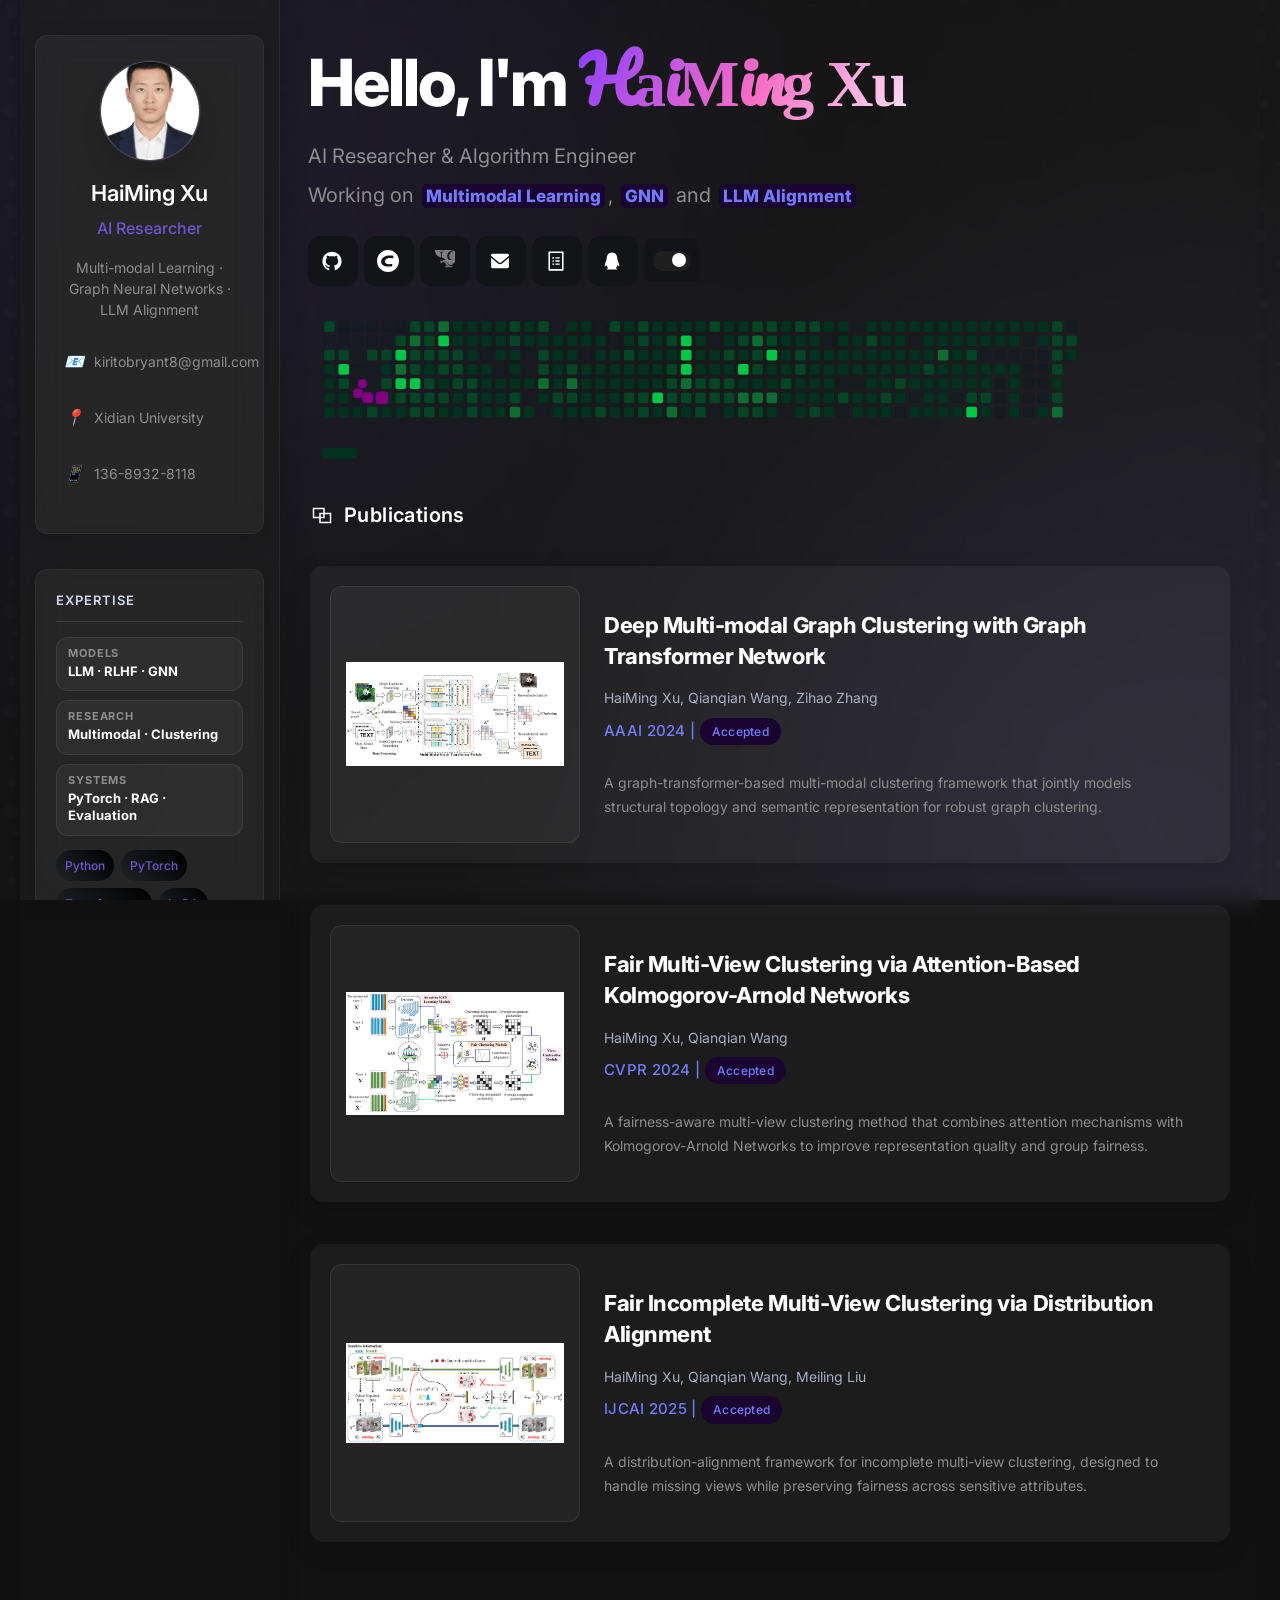
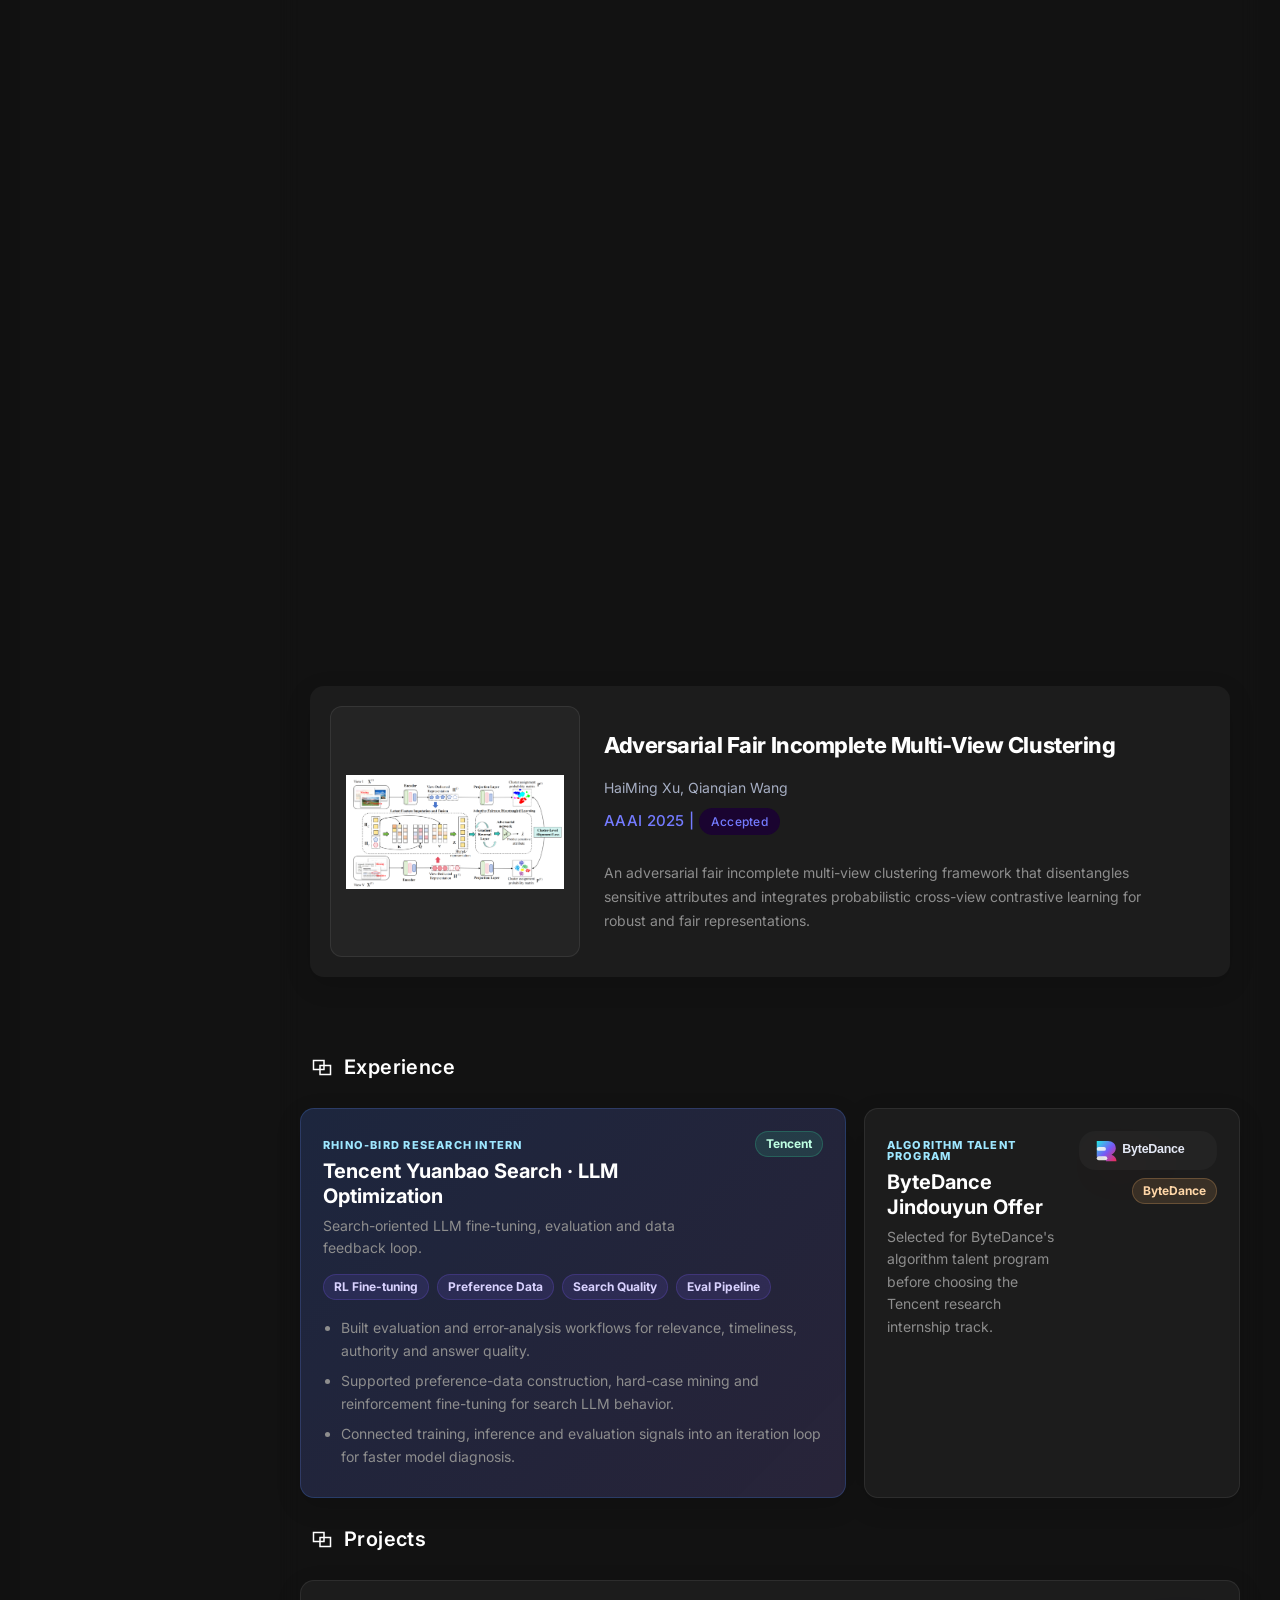
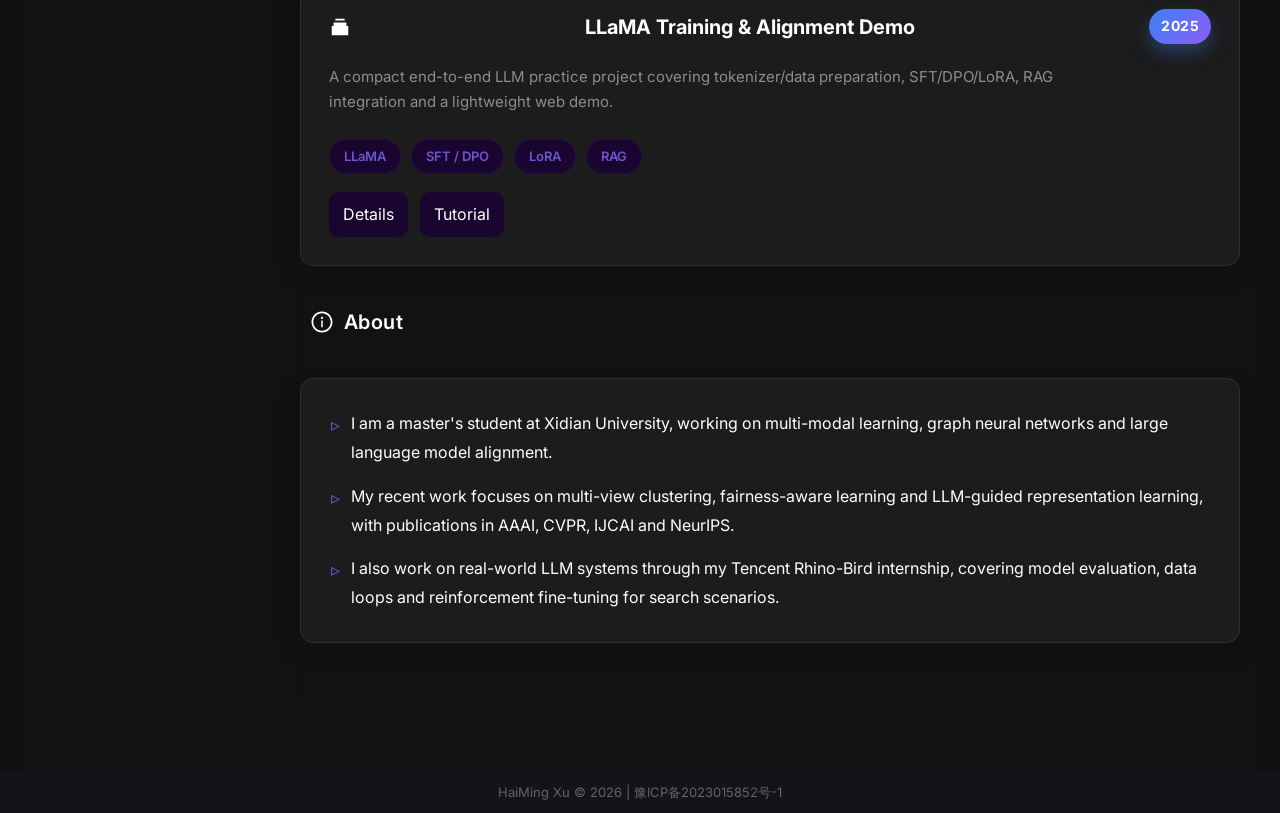
==== commit 0fb91b4b: "feat: polish personal homepage for algorithm profile" ====
--- a/wwwroot/index.html
+++ b/wwwroot/index.html
@@ -1,15 +1,15 @@
 <!DOCTYPE html>
-<html lang="zh-CN" data-theme="Dark">
+<html lang="en" data-theme="Dark">
 
 <head class="zyyo.net">
 
 	<meta charset="utf-8">
 	<meta http-equiv="X-UA-Compatible" content="IE=edge">
 	<title>
-		HaiMing Xu | Homepage </title>
+		HaiMing Xu | AI Researcher </title>
 	<link rel="icon" href="./static/img/favicon.ico">
-	<meta name="description" content="徐海铭的个人主页，西安电子科技大学硕士研究生，研究方向为人工智能、多模态学习">
-	<meta name="keywords" content="徐海铭,西安电子科技大学,人工智能,多模态,个人主页">
+	<meta name="description" content="HaiMing Xu's personal homepage, focusing on multi-modal learning, graph neural networks and LLM alignment.">
+	<meta name="keywords" content="HaiMing Xu,AI Researcher,Multi-modal Learning,Graph Neural Networks,LLM Alignment">
 		<meta name="viewport" content="width=device-width, initial-scale=1.0, maximum-scale=1.0, user-scalable=no">
 	    <link rel="stylesheet" href="./static/css/style.css">
 	    <link rel="stylesheet" href="./static/css/root.css">
@@ -34,13 +34,13 @@
 			<!-- 重新设计的左侧栏 -->
 			<div class="left-div profile-section">
 				<div class="profile-avatar">
-					<img src="./static/img/logo.png" alt="徐海铭">
-				</div>
-				<h2 class="profile-name">徐海铭</h2>
-				<div class="profile-title">AI算法工程师</div>
+					<img src="./static/img/person.jpg" alt="HaiMing Xu">
+				</div>
+				<h2 class="profile-name">HaiMing Xu</h2>
+				<div class="profile-title">AI Researcher</div>
 				
 				<div class="profile-summary">
-					<p>专注人工智能与大数据技术，致力于技术创新与应用落地</p>
+					<p>Multi-modal Learning · Graph Neural Networks · LLM Alignment</p>
 				</div>
 				
 				<div class="profile-contact">
@@ -50,7 +50,7 @@
 					</div>
 					<div class="contact-item">
 						<i class="contact-icon">📍</i>
-						<span class="contact-text">西安电子科技大学</span>
+						<span class="contact-text">Xidian University</span>
 					</div>
 					<div class="contact-item">
 						<i class="contact-icon">📱</i>
@@ -59,37 +59,39 @@
 				</div>
 			</div>
 
-			<div class="left-div skills-section">
-				<h3 class="section-title">核心技能</h3>
-				<div class="skill-tags">
-					<span class="skill-tag">人工智能</span>
-					<span class="skill-tag">深度学习</span>
-					<span class="skill-tag">大数据</span>
+			<div class="left-div skills-section refined-sidebar">
+				<h3 class="section-title">Expertise</h3>
+				<div class="stack-list">
+					<div class="stack-row"><span>Models</span><b>LLM · RLHF · GNN</b></div>
+					<div class="stack-row"><span>Research</span><b>Multimodal · Clustering</b></div>
+					<div class="stack-row"><span>Systems</span><b>PyTorch · RAG · Evaluation</b></div>
+				</div>
+				<div class="skill-tags compact-tags">
 					<span class="skill-tag">Python</span>
-					<span class="skill-tag">机器学习</span>
-					<span class="skill-tag">计算机视觉</span>
-					<span class="skill-tag">自然语言处理</span>
-					<span class="skill-tag">多模态学习</span>
+					<span class="skill-tag">PyTorch</span>
+					<span class="skill-tag">Transformers</span>
+					<span class="skill-tag">LoRA</span>
+					<span class="skill-tag">vLLM</span>
 				</div>
 			</div>
 
-			<div class="left-div education-section">
-				<h3 class="section-title">教育背景</h3>
-				<div class="timeline">
+			<div class="left-div education-section refined-sidebar">
+				<h3 class="section-title">Education</h3>
+				<div class="timeline premium-timeline">
 					<div class="timeline-item">
 						<div class="timeline-marker"></div>
 						<div class="timeline-content">
-							<div class="timeline-date">2024-至今</div>
-							<div class="timeline-title">硕士研究生</div>
-							<div class="timeline-subtitle">西安电子科技大学</div>
+							<div class="timeline-date">2024 — Present</div>
+							<div class="timeline-title">M.S. Candidate</div>
+							<div class="timeline-subtitle">Xidian University · AI Research</div>
 						</div>
 					</div>
 					<div class="timeline-item">
 						<div class="timeline-marker"></div>
 						<div class="timeline-content">
-							<div class="timeline-date">2020-2024</div>
-							<div class="timeline-title">本科</div>
-							<div class="timeline-subtitle">大数据专业</div>
+							<div class="timeline-date">2020 — 2024</div>
+							<div class="timeline-title">B.Eng.</div>
+							<div class="timeline-subtitle">Data Science & Engineering</div>
 						</div>
 					</div>
 				</div>
@@ -97,15 +99,15 @@
 		</div>
 			<div class="zyyo-right">
 				<header>
-				<div class="index-logo" style="background-image: url(./static/img/logo.png);">
+				<div class="index-logo" style="background-image: url(./static/img/person.jpg);">
 					<img style="position: absolute;top:-15%;left:-10%;width: 120%; aspect-ratio: 1/1;"
 						src="./static/img/logokuang.png">
 				</div>
 				<div class="welcome">
-					Hello I'm <span class="gradientText">徐海铭</span>
-				</div>
-					<div class="description">👨‍🎓 <span class="purpleText">AI Researcher</span> & Developer</div>
-					<div class="description">📝 Exploring the frontiers of <span class="purpleText textBackground">multimodal</span> learning and <span class="purpleText textBackground">AI</span></div>
+					Hello, I'm <span class="gradientText">HaiMing Xu</span>
+				</div>
+					<div class="description">AI Researcher & Algorithm Engineer</div>
+					<div class="description">Working on <span class="purpleText textBackground">Multimodal Learning</span>, <span class="purpleText textBackground">GNN</span> and <span class="purpleText textBackground">LLM Alignment</span></div>
 
 				<div class="iconContainer">
 						<a class="iconItem" href="https://github.com/kiritobryant" target="_blank" rel="noopener noreferrer" aria-label="Github">
@@ -163,7 +165,7 @@
 					<svg t="1705257422086" class="icon" viewBox="0 0 1024 1024" version="1.1" xmlns="http://www.w3.org/2000/svg" p-id="1891">
 						<path d="M629.333333 202.666667v213.333333h277.333334v448h-512v-213.333333h-277.333334v-448h512z m213.333334 277.333333h-213.333334v170.666667h-170.666666v149.333333h384v-320z m-277.333334-213.333333h-384v320h213.333334v-170.666667h170.666666v-149.333333z m0 213.333333h-106.666666v106.666667h106.666666v-106.666667z" p-id="1892"></path>
 					</svg>
-					学术成果 
+					Publications
 				</div>
 
 				<!-- 新的论文展示风格：左侧架构图，右侧信息 -->
@@ -174,9 +176,9 @@
 						</div>
 						<div class="paper-info">
 							<h2>Deep Multi-modal Graph Clustering with Graph Transformer Network</h2>
-							<p class="paper-authors">徐海铭, 王前前, 章子豪</p>
-							<p class="paper-conference">AAAI 2024 | <span class="paper-status">已接收</span></p>
-							<p class="paper-abstract">提出了一种基于图Transformer网络的深度多模态图聚类方法，有效融合结构和语义信息。</p>
+							<p class="paper-authors">HaiMing Xu, Qianqian Wang, Zihao Zhang</p>
+							<p class="paper-conference">AAAI 2024 | <span class="paper-status">Accepted</span></p>
+							<p class="paper-abstract">A graph-transformer-based multi-modal clustering framework that jointly models structural topology and semantic representation for robust graph clustering.</p>
 						</div>
 					</a>
 
@@ -186,9 +188,9 @@
 						</div>
 						<div class="paper-info">
 							<h2>Fair Multi-View Clustering via Attention-Based Kolmogorov-Arnold Networks</h2>
-							<p class="paper-authors">徐海铭, 王前前</p>
-							<p class="paper-conference">CVPR 2024 | <span class="paper-status">已接收</span></p>
-							<p class="paper-abstract">提出了一种基于注意力机制的KAN公平多视图聚类方法，解决了数据中的公平性问题。</p>
+							<p class="paper-authors">HaiMing Xu, Qianqian Wang</p>
+							<p class="paper-conference">CVPR 2024 | <span class="paper-status">Accepted</span></p>
+							<p class="paper-abstract">A fairness-aware multi-view clustering method that combines attention mechanisms with Kolmogorov-Arnold Networks to improve representation quality and group fairness.</p>
 						</div>
 					</a>
 
@@ -198,9 +200,9 @@
 						</div>
 						<div class="paper-info">
 							<h2>Fair Incomplete Multi-View Clustering via Distribution Alignment</h2>
-							<p class="paper-authors">徐海铭, 王前前, 刘美玲</p>
-							<p class="paper-conference">IJCAI 2025 | <span class="paper-status">已接收</span></p>
-							<p class="paper-abstract">提出了一种基于分布对齐的公平不完整多视图聚类方法，同时处理数据缺失和公平性问题。</p>
+							<p class="paper-authors">HaiMing Xu, Qianqian Wang, Meiling Liu</p>
+							<p class="paper-conference">IJCAI 2025 | <span class="paper-status">Accepted</span></p>
+							<p class="paper-abstract">A distribution-alignment framework for incomplete multi-view clustering, designed to handle missing views while preserving fairness across sensitive attributes.</p>
 						</div>
 					</a>
 
@@ -210,9 +212,9 @@
 						</div>
 						<div class="paper-info">
 							<h2>Efficient Multi-view Clustering via Reinforcement Contrastive Learning</h2>
-							<p class="paper-authors">徐海铭, 王前前</p>
-							<p class="paper-conference">IJCAI 2025 | <span class="paper-status">已接收</span></p>
-							<p class="paper-abstract">提出了一种基于强化对比学习的高效多视图聚类方法，显著提升了聚类效率和性能。</p>
+							<p class="paper-authors">HaiMing Xu, Qianqian Wang</p>
+							<p class="paper-conference">IJCAI 2025 | <span class="paper-status">Accepted</span></p>
+							<p class="paper-abstract">An efficient multi-view clustering approach that introduces reinforcement contrastive learning to reduce redundant training signals and improve clustering performance.</p>
 						</div>
 					</a>
 					<a class="paper-item fade-in-section" href="https://neurips.cc/virtual/2025/poster/115222" target="_blank">
@@ -221,9 +223,9 @@
 						</div>
 						<div class="paper-info">
 							<h2>LLM-DAMVC: A Large Language Model Guided Dynamic Agent Multi-View Clustering</h2>
-							<p class="paper-authors">徐海铭, 王前前</p>
-							<p class="paper-conference">Neurips 2025 | <span class="paper-status">已接收</span></p>
-							<p class="paper-abstract">提出了由大模型主导的LLM-DAMVC框架，为解决多视图聚类中忽视频域全局结构与采用静态视图融合权重的问题，通过异构智能体机制，搭配双域对比正则化和自注意力特征调制，实现自适应且高效的多视图聚类。</p>
+							<p class="paper-authors">HaiMing Xu, Qianqian Wang</p>
+							<p class="paper-conference">NeurIPS 2025 | <span class="paper-status">Accepted</span></p>
+							<p class="paper-abstract">An LLM-guided dynamic-agent framework for multi-view clustering, using heterogeneous agents, dual-domain contrastive regularization and adaptive feature modulation to move beyond static view fusion.</p>
 						</div>
 					</a>
 					<a class="paper-item fade-in-section" href="https://openreview.net/forum?id=IgpVEMThGn&referrer=%5BAuthor%20Console%5D(%2Fgroup%3Fid%3DAAAI.org%2F2026%2FConference%2FAuthors%23your-submissions)" target="_blank">
@@ -232,9 +234,9 @@
 						</div>
 						<div class="paper-info">
 							<h2>Adversarial Fair Incomplete Multi-View Clustering</h2>
-							<p class="paper-authors">徐海铭, 王前前</p>
-							<p class="paper-conference">AAAI 2025 | <span class="paper-status">已接收</span></p>
-							<p class="paper-abstract">提出了对抗性公平不完整多视图聚类（AFIMVC）框架，为解决现有方法难以同时应对数据缺失与算法偏见的交织挑战，通过核心的自适应对抗解耦机制，结合概率跨视图对比学习与上下文感知融合策略，实现鲁棒、公平且准确的不完整多视图聚类。</p>
+							<p class="paper-authors">HaiMing Xu, Qianqian Wang</p>
+							<p class="paper-conference">AAAI 2025 | <span class="paper-status">Accepted</span></p>
+							<p class="paper-abstract">An adversarial fair incomplete multi-view clustering framework that disentangles sensitive attributes and integrates probabilistic cross-view contrastive learning for robust and fair representations.</p>
 						</div>
 					</a>
 				</div>
@@ -243,366 +245,88 @@
 					<svg t="1705257422086" class="icon" viewBox="0 0 1024 1024" version="1.1" xmlns="http://www.w3.org/2000/svg" p-id="1891">
 						<path d="M629.333333 202.666667v213.333333h277.333334v448h-512v-213.333333h-277.333334v-448h512z m213.333334 277.333333h-213.333334v170.666667h-170.666666v149.333333h384v-320z m-277.333334-213.333333h-384v320h213.333334v-170.666667h170.666666v-149.333333z m0 213.333333h-106.666666v106.666667h106.666666v-106.666667z" p-id="1892"></path>
 					</svg>
-					项目经历
-				</div>
-                <div class="projects-grid scroll-fade-in">
-                    <div class="project-card" id="llama-project">
+					Experience
+				</div>
+				<div class="experience-showcase scroll-fade-in">
+					<div class="experience-card primary">
+						<div class="experience-head">
+							<div>
+								<span class="experience-kicker">Rhino-Bird Research Intern</span>
+								<h3>Tencent Yuanbao Search · LLM Optimization</h3>
+								<p>Search-oriented LLM fine-tuning, evaluation and data feedback loop.</p>
+							</div>
+							<span class="experience-badge">Tencent</span>
+						</div>
+						<div class="experience-metrics">
+							<span>RL Fine-tuning</span><span>Preference Data</span><span>Search Quality</span><span>Eval Pipeline</span>
+						</div>
+						<ul>
+							<li>Built evaluation and error-analysis workflows for relevance, timeliness, authority and answer quality.</li>
+							<li>Supported preference-data construction, hard-case mining and reinforcement fine-tuning for search LLM behavior.</li>
+							<li>Connected training, inference and evaluation signals into an iteration loop for faster model diagnosis.</li>
+						</ul>
+					</div>
+					<div class="experience-card recognition-card">
+						<div class="experience-head">
+							<div>
+								<span class="experience-kicker">Algorithm Talent Program</span>
+								<h3>ByteDance Jindouyun Offer</h3>
+								<p>Selected for ByteDance's algorithm talent program before choosing the Tencent research internship track.</p>
+							</div>
+							<div class="company-logo-block small">
+								<img src="./static/img/bytedance-logo.svg" alt="ByteDance">
+								<span class="experience-badge muted">ByteDance</span>
+							</div>
+						</div>
+					</div>
+				</div>
+
+				<div class="title">
+					<svg t="1705257422086" class="icon" viewBox="0 0 1024 1024" version="1.1" xmlns="http://www.w3.org/2000/svg" p-id="1891">
+						<path d="M629.333333 202.666667v213.333333h277.333334v448h-512v-213.333333h-277.333334v-448h512z m213.333334 277.333333h-213.333334v170.666667h-170.666666v149.333333h384v-320z m-277.333334-213.333333h-384v320h213.333334v-170.666667h170.666666v-149.333333z m0 213.333333h-106.666666v106.666667h106.666666v-106.666667z" p-id="1892"></path>
+					</svg>
+					Projects
+				</div>
+                <div class="projects-grid scroll-fade-in compact-projects">
+                    <div class="project-card compact-project" id="llama-project">
                         <div class="project-header">
                             <svg viewBox="0 0 24 24" width="22" height="22" fill="currentColor" aria-hidden="true">
                                 <path d="M3 11h18v10H3zM5 7h14v4H5zM7 5h10V3H7z"></path>
                             </svg>
-                            <h3 class="project-title">基于LLaMA架构的大模型训练与对齐</h3>
+                            <h3 class="project-title">LLaMA Training & Alignment Demo</h3>
                             <span class="project-year">2025</span>
                         </div>
-                        <a href="javascript:void(0);" class="project-link-icon" aria-label="查看项目">
-                            <svg viewBox="0 0 24 24" width="20" height="20" fill="currentColor" aria-hidden="true">
-                                <path d="M14 3h7v7h-2V6.41l-9.29 9.3-1.42-1.42 9.3-9.29H14V3z"></path>
-                                <path d="M5 5h6v2H7v10h10v-4h2v6H5V5z"></path>
-                            </svg>
-                        </a>
-                        <div class="project-description">
-                            从零构建LLM全流程：数据→预训练→SFT/DPO/LoRA→RAG与联网→Web部署
-                        </div>
+                        <div class="project-description">A compact end-to-end LLM practice project covering tokenizer/data preparation, SFT/DPO/LoRA, RAG integration and a lightweight web demo.</div>
                         <div class="project-tech">
                             <span class="tech-tag">LLaMA</span>
-                            <span class="tech-tag">Causal LM</span>
-                            <span class="tech-tag">SFT</span>
-                            <span class="tech-tag">DPO</span>
+                            <span class="tech-tag">SFT / DPO</span>
                             <span class="tech-tag">LoRA</span>
                             <span class="tech-tag">RAG</span>
-                            <span class="tech-tag">Web部署</span>
-                        </div>
-                        <div class="meta-title" style="margin-top:16px;">学习路径</div>
-                        <div class="chapter-chips">
-                            <span class="chapter-chip">NLP 基础</span>
-                            <span class="chapter-chip">Transformer</span>
-                            <span class="chapter-chip">预训练模型</span>
-                            <span class="chapter-chip">大语言模型</span>
-                            <span class="chapter-chip">搭建 LLaMA2</span>
-                            <span class="chapter-chip">训练实践</span>
-                            <span class="chapter-chip">应用：RAG / Agent</span>
-                        </div>
-                        <div class="meta-title" style="margin-top:16px;">里程碑</div>
-                        <div class="kpi-grid">
-                            <div class="kpi-card">
-                                <div class="kpi-emoji">🧠</div>
-                                <div class="kpi-text">
-                                    <div class="kpi-title">LLaMA2 最小可运行版本</div>
-                                    <div class="kpi-subtext">从 Tokenizer 到推理全链路</div>
-                                </div>
-                            </div>
-                            <div class="kpi-card">
-                                <div class="kpi-emoji">🎯</div>
-                                <div class="kpi-text">
-                                    <div class="kpi-title">预训练→对齐全流程</div>
-                                    <div class="kpi-subtext">SFT / DPO / LoRA / QLoRA</div>
-                                </div>
-                            </div>
-                            <div class="kpi-card">
-                                <div class="kpi-emoji">🚀</div>
-                                <div class="kpi-text">
-                                    <div class="kpi-title">应用可用</div>
-                                    <div class="kpi-subtext">RAG 与联网搜索集成</div>
-                                </div>
-                            </div>
-                        </div>
-                        <div class="project-meta-grid">
-                            <div class="meta-section">
-                                <div class="meta-title">项目职责</div>
-                                <ul class="meta-list">
-                                    <li>构建语料与词表，搭建分布式预训练流水线</li>
-                                    <li>实施 SFT/DPO/LoRA 多阶段对齐与参数高效微调</li>
-                                    <li>设计评测集与对话安全策略，迭代指令遵循</li>
-                                    <li>接入 RAG 与联网搜索，支持知识可更新</li>
-                                    <li>基于 vLLM/FastAPI 部署推理服务与前端演示</li>
-                                </ul>
-                            </div>
-                            <div class="meta-section">
-                                <div class="meta-title">项目亮点</div>
-                                <ul class="meta-list">
-                                    <li>复现 LLaMA 训练路径，覆盖预训练到对齐全链路</li>
-                                    <li>QLoRA/4-bit 方案，显存友好且训练收敛稳定</li>
-                                    <li>RAG 结合检索与重写，提升事实性与可追溯性</li>
-                                    <li>训练/评测/部署自动化脚本，工程化落地</li>
-                                    <li>可交互 Demo 与监控可视化，便于快速复现实验</li>
-                                </ul>
-                            </div>
-                            <div class="meta-section">
-                                <div class="meta-title">核心组件</div>
-                                <ul class="meta-list">
-                                    <li>PyTorch、Transformers、PEFT、bitsandbytes</li>
-                                    <li>vLLM/Transformers Serving、FastAPI/Gradio</li>
-                                    <li>FAISS/Milvus、Reranker、文档分块与索引</li>
-                                </ul>
-                            </div>
-                            <div class="meta-section">
-                                <div class="meta-title">应用场景</div>
-                                <ul class="meta-list">
-                                    <li>通用对话与办公助理</li>
-                                    <li>文档问答与企业知识库</li>
-                                    <li>代码解释与学习辅导</li>
-                                </ul>
-                            </div>
                         </div>
                         <div class="project-actions">
-                            <a href="javascript:void(0);" class="action-btn" onclick="document.querySelector('#project-modal')?.classList.add('open'); document.body.style.overflow='hidden';" aria-label="查看详情">
-                                <span>查看详情</span>
-                            </a>
-                            <a href="https://datawhalechina.github.io/happy-llm/#/" class="action-btn" target="_blank" aria-label="教程主页">
-                                <span>教程主页</span>
-                            </a>
+                            <a href="javascript:void(0);" class="action-btn" onclick="document.querySelector('#project-modal')?.classList.add('open'); document.body.style.overflow='hidden';" aria-label="View details"><span>Details</span></a>
+                            <a href="https://datawhalechina.github.io/happy-llm/#/" class="action-btn" target="_blank" aria-label="Tutorial"><span>Tutorial</span></a>
                         </div>
                     </div>
                 </div>
-
-<!--				<div class="title">-->
-<!--					<svg class="icon" viewBox="0 0 1024 1024" version="1.1" xmlns="http://www.w3.org/2000/svg">-->
-<!--						<path d="M395.765333 586.570667h-171.733333c-22.421333 0-37.888-22.442667-29.909333-43.381334L364.768 95.274667A32 32 0 0 1 394.666667 74.666667h287.957333c22.72 0 38.208 23.018667 29.632 44.064l-99.36 243.882666h187.050667c27.509333 0 42.186667 32.426667 24.042666 53.098667l-458.602666 522.56c-22.293333 25.408-63.626667 3.392-54.976-29.28l85.354666-322.421333z"></path>-->
-<!--					</svg>-->
-<!--					⚡ 算法工程师技能展示-->
-<!--				</div>-->
-<!--				-->
-<!--				&lt;!&ndash; 专业技能展示区域 &ndash;&gt;-->
-<!--				<div class="algorithm-skills-showcase">-->
-<!--					&lt;!&ndash; 核心技能雷达图和技能熟练度 &ndash;&gt;-->
-<!--					<div class="skills-main-grid">-->
-<!--						<div class="skill-section radar-section">-->
-<!--							<h3 class="section-title">-->
-<!--								<span class="title-icon">📊</span>-->
-<!--								核心技能雷达图-->
-<!--							</h3>-->
-<!--							<div class="radar-container">-->
-<!--								<canvas id="algorithmRadarChart" class="radar-canvas"></canvas>-->
-<!--							</div>-->
-<!--						</div>-->
-
-<!--						<div class="skill-section proficiency-section">-->
-<!--							<h3 class="section-title">-->
-<!--								<span class="title-icon">🎯</span>-->
-<!--								技能熟练度-->
-<!--							</h3>-->
-<!--							<div class="proficiency-grid">-->
-<!--								<div class="proficiency-item">-->
-<!--									<div class="proficiency-circle">-->
-<!--										<div class="circle-bg"></div>-->
-<!--										<div class="circle-progress" style="&#45;&#45;color: var(&#45;&#45;accent); &#45;&#45;percentage: 90;"></div>-->
-<!--									</div>-->
-<!--									<div class="proficiency-label">深度学习</div>-->
-<!--									<div class="proficiency-value">90%</div>-->
-<!--								</div>-->
-<!--								<div class="proficiency-item">-->
-<!--									<div class="proficiency-circle">-->
-<!--										<div class="circle-bg"></div>-->
-<!--										<div class="circle-progress" style="&#45;&#45;color: var(&#45;&#45;accent-light); &#45;&#45;percentage: 85;"></div>-->
-<!--									</div>-->
-<!--									<div class="proficiency-label">Python编程</div>-->
-<!--									<div class="proficiency-value">85%</div>-->
-<!--								</div>-->
-<!--								<div class="proficiency-item">-->
-<!--									<div class="proficiency-circle">-->
-<!--										<div class="circle-bg"></div>-->
-<!--										<div class="circle-progress" style="&#45;&#45;color: #4ecdc4; &#45;&#45;percentage: 80;"></div>-->
-<!--									</div>-->
-<!--									<div class="proficiency-label">模型优化</div>-->
-<!--									<div class="proficiency-value">80%</div>-->
-<!--								</div>-->
-<!--								<div class="proficiency-item">-->
-<!--									<div class="proficiency-circle">-->
-<!--										<div class="circle-bg"></div>-->
-<!--										<div class="circle-progress" style="&#45;&#45;color: #f39c12; &#45;&#45;percentage: 75;"></div>-->
-<!--									</div>-->
-<!--									<div class="proficiency-label">工程部署</div>-->
-<!--									<div class="proficiency-value">75%</div>-->
-<!--								</div>-->
-<!--							</div>-->
-<!--						</div>-->
-<!--					</div>-->
-
-<!--					&lt;!&ndash; 技能标签云 &ndash;&gt;-->
-<!--					<div class="skill-section skills-cloud-section">-->
-<!--						<h3 class="section-title">-->
-<!--							<span class="title-icon">☁️</span>-->
-<!--							技能标签云-->
-<!--						</h3>-->
-<!--						<div class="cloud-container" id="algorithmSkillsCloud">-->
-<!--							&lt;!&ndash; 技能标签将通过JavaScript动态生成 &ndash;&gt;-->
-<!--						</div>-->
-<!--					</div>-->
-
-<!--					&lt;!&ndash; 技能成长轨迹 &ndash;&gt;-->
-<!--					<div class="skill-section skill-growth-section" style="background: #ffffff; padding: 20px; border-radius: 8px; margin: 20px 0;">-->
-<!--						<h3 style="color: #333; font-size: 18px; font-weight: 600; margin-bottom: 20px; text-align: center;">技能成长轨迹</h3>-->
-<!--						-->
-<!--						<div style="width: 100%; max-width: 800px; margin: 0 auto;">-->
-<!--							<canvas id="skillGrowthChart" width="800" height="300" style="width: 100%; height: auto; border: 1px solid #e5e7eb; border-radius: 4px;"></canvas>-->
-<!--							<div id="skillChartLoading" style="display: none; text-align: center; padding: 40px; color: #666; font-size: 14px;">-->
-<!--								<div>正在加载...</div>-->
-<!--							</div>-->
-<!--						</div>-->
-<!--					</div>-->
-<!--				</div>-->
-
-				<div class="title">
-					<svg t="1705257823317" class="icon" viewBox="0 0 1024 1024" version="1.1" xmlns="http://www.w3.org/2000/svg" p-id="7833">
-						<path d="M832 64H192c-17.7 0-32 14.3-32 32v832c0 17.7 14.3 32 32 32h640c17.7 0 32-14.3 32-32V96c0-35.2-28.8-64-64-64H448c-35.2 0-64 28.8-64 64v64H192c-35.2 0-64 28.8-64 64v128c0 35.2 28.8 64 64 64h640c35.2 0 64-28.8 64-64V192c0-35.2-28.8-64-64-64zM512 832c-176.8 0-320-143.2-320-320v-64h64v64c0 141.6 114.4 256 256 256s256-114.4 256-256v-64h64v64c0 176.8-143.2 320-320 320z"></path>
-					</svg>
-					荣誉奖项
-				</div>
-				<div class="honors">
-					<div class="honor-item">
-						<h3>省级三好学生</h3>
-						<p>甘肃省 | 2023-2024年</p>
-					</div>
-					<div class="honor-item">
-						<h3>软件杯全国三等奖</h3>
-						<p>全国软件杯 | 2023年</p>
-					</div>
-					<div class="honor-item">
-						<h3>国家奖学金</h3>
-						<p>西安电子科技大学 | 2025-2026年</p>
-					</div>
-					<div class="honor-item">
-						<h3>研究生一等奖学金</h3>
-						<p>西安电子科技大学 | 2024年</p>
-					</div>
-				</div>
-
-				<div class="title">
-					<svg t="1705257823317" class="icon" viewBox="0 0 1024 1024" version="1.1" xmlns="http://www.w3.org/2000/svg" p-id="7833">
-						<path d="M832 64H192c-17.7 0-32 14.3-32 32v832c0 17.7 14.3 32 32 32h640c17.7 0 32-14.3 32-32V96c0-35.2-28.8-64-64-64H448c-35.2 0-64 28.8-64 64v64H192c-35.2 0-64 28.8-64 64v128c0 35.2 28.8 64 64 64h640c35.2 0 64-28.8 64-64V192c0-35.2-28.8-64-64-64zM512 832c-176.8 0-320-143.2-320-320v-64h64v64c0 141.6 114.4 256 256 256s256-114.4 256-256v-64h64v64c0 176.8-143.2 320-320 320z"></path>
-					</svg>
-					研究方向
-				</div>
-				<div class="research-areas">
-					<div class="research-item">
-						<h3>多模态学习</h3>
-						<p>研究融合视觉、文本等多种模态数据的深度学习方法，探索跨模态信息的有效表示与交互机制。重点关注多模态表示学习、跨模态检索和多模态融合等方向。</p>
-						<div class="research-tags">
-							<span>跨模态检索</span>
-							<span>多模态融合</span>
-							<span>表示学习</span>
-						</div>
-					</div>
-					<div class="research-item">
-						<h3>图神经网络</h3>
-						<p>基于图结构数据的深度学习模型研究，包括图表示学习、图分类与图聚类等任务。专注于图Transformer网络在多模态数据上的应用，提出了创新的图聚类算法。</p>
-						<div class="research-tags">
-							<span>图表示学习</span>
-							<span>图Transformer</span>
-							<span>图聚类</span>
-						</div>
-					</div>
-					<div class="research-item">
-						<h3>自监督学习</h3>
-						<p>探索无需大量标注数据的自监督学习方法，提高模型在少样本场景下的泛化能力。研究对比学习、掩码自编码等技术在多模态数据上的应用，降低对标注数据的依赖。</p>
-						<div class="research-tags">
-							<span>对比学习</span>
-							<span>掩码自编码</span>
-							<span>少样本学习</span>
-						</div>
-					</div>
-					<div class="research-item">
-						<h3>大规模数据处理</h3>
-						<p>研究高效处理大规模数据的技术与架构，包括分布式计算与存储系统的优化。熟悉Hadoop、Spark等大数据框架，以及数据采集、清洗和可视化的全流程技术。</p>
-						<div class="research-tags">
-							<span>分布式计算</span>
-							<span>数据工程</span>
-							<span>可视化</span>
-						</div>
-					</div>
-				</div>
-
-				<div class="title">
-					<svg t="1705257823317" class="icon" viewBox="0 0 1024 1024" version="1.1" xmlns="http://www.w3.org/2000/svg" p-id="7833">
-						<path d="M832 64H192c-17.7 0-32 14.3-32 32v832c0 17.7 14.3 32 32 32h640c17.7 0 32-14.3 32-32V96c0-35.2-28.8-64-64-64H448c-35.2 0-64 28.8-64 64v64H192c-35.2 0-64 28.8-64 64v128c0 35.2 28.8 64 64 64h640c35.2 0 64-28.8 64-64V192c0-35.2-28.8-64-64-64zM512 832c-176.8 0-320-143.2-320-320v-64h64v64c0 141.6 114.4 256 256 256s256-114.4 256-256v-64h64v64c0 176.8-143.2 320-320 320z"></path>
-					</svg>
-					专业课程
-				</div>
-				<div class="courses">
-					<div class="course-item">
-						<h3>高级机器学习</h3>
-						<p>深入学习机器学习高级算法与理论，包括集成学习、强化学习等</p>
-					</div>
-					<div class="course-item">
-						<h3>深度学习与计算机视觉</h3>
-						<p>学习CNN、RNN、Transformer等深度学习模型及其在计算机视觉中的应用</p>
-					</div>
-					<div class="course-item">
-						<h3>大数据处理技术</h3>
-						<p>掌握Hadoop、Spark等大数据处理框架及分布式计算原理</p>
-					</div>
-					<div class="course-item">
-						<h3>自然语言处理</h3>
-						<p>学习文本表示、语言模型、机器翻译等NLP核心技术与应用</p>
-					</div>
-				</div>
-
 				<div class="title">
 					<svg t="1705257823317" class="icon" viewBox="0 0 1024 1024" version="1.1" xmlns="http://www.w3.org/2000/svg" p-id="7833">
 						<path d="M512 64C264.6 64 64 264.6 64 512s200.6 448 448 448 448-200.6 448-448S759.4 64 512 64zm0 820c-205.4 0-372-166.6-372-372s166.6-372 372-372 372 166.6 372 372-166.6 372-372 372z" p-id="7834"></path>
 						<path d="M464 336a48 48 0 1 0 96 0 48 48 0 1 0-96 0zm72 112h-48c-4.4 0-8 3.6-8 8v272c0 4.4 3.6 8 8 8h48c4.4 0 8-3.6 8-8V456c0-4.4-3.6-8-8-8z" p-id="7835"></path>
 					</svg>
-					关于我
+					About
 				</div>
                 <div class="about-me scroll-fade-in">
-                    <p>我是徐海铭，西安电子科技大学的硕士研究生。我专注于人工智能与多模态学习领域，对利用技术解决复杂挑战充满热情。</p>
-                    <p>在学术上，我深入探索多模态学习、大模型的多模态对齐及自监督学习等前沿方向，并有幸在 AAAI、CVPR、IJCAI 及 Neurips 等顶级会议上发表了我的研究成果。</p>
-                    <p>在实践中，我拥有扎实的工程能力，熟悉从数据处理到模型部署的完整AI开发流程。我热衷于将理论研究转化为实际应用，致力于通过技术创新创造真实价值。</p>
+                    <p>I am a master's student at Xidian University, working on multi-modal learning, graph neural networks and large language model alignment.</p>
+                    <p>My recent work focuses on multi-view clustering, fairness-aware learning and LLM-guided representation learning, with publications in AAAI, CVPR, IJCAI and NeurIPS.</p>
+                    <p>I also work on real-world LLM systems through my Tencent Rhino-Bird internship, covering model evaluation, data loops and reinforcement fine-tuning for search scenarios.</p>
                 </div>
 
-<!--				<div class="title">-->
-<!--					<svg t="1705773709627" class="icon" viewBox="0 0 1024 1024" version="1.1" xmlns="http://www.w3.org/2000/svg" p-id="1478">-->
-<!--						<path d="M512 249.976471c-99.388235 0-180.705882 81.317647-180.705882 180.705882s81.317647 180.705882 180.705882 180.705882 180.705882-81.317647 180.705882-180.705882-81.317647-180.705882-180.705882-180.705882z m0 301.17647c-66.258824 0-120.470588-54.211765-120.470588-120.470588s54.211765-120.470588 120.470588-120.470588 120.470588 54.211765 120.470588 120.470588-54.211765 120.470588-120.470588 120.470588z" p-id="1479"></path><path d="M512 39.152941c-216.847059 0-391.529412 174.682353-391.529412 391.529412 0 349.364706 391.529412 572.235294 391.529412 572.235294s391.529412-222.870588 391.529412-572.235294c0-216.847059-174.682353-391.529412-391.529412-391.529412z m0 891.482353C424.658824 873.411765 180.705882 686.682353 180.705882 430.682353c0-183.717647 147.576471-331.294118 331.294118-331.294118s331.294118 147.576471 331.294118 331.294118c0 256-243.952941 442.729412-331.294118 499.952941z" p-id="1480"></path></svg>-->
-<!--						<div class="iconTip">个人信息</div>-->
-<!--					</a>-->
-<!--				</div>-->
-<!--				<div class="personal-info">-->
-<!--					<div class="info-item">-->
-<!--						<svg t="1704870588438" class="icon" viewBox="0 0 1024 1024" version="1.1" xmlns="http://www.w3.org/2000/svg" p-id="3174">-->
-<!--							<path d="M926.47619 355.644952V780.190476a73.142857 73.142857 0 0 1-73.142857 73.142857H170.666667a73.142857 73.142857 0 0 1-73.142857-73.142857V355.644952l304.103619 257.828572a170.666667 170.666667 0 0 0 220.745142 0L926.47619 355.644952zM853.333333 170.666667a74.044952 74.044952 0 0 1 26.087619 4.778666 72.704 72.704 0 0 1 30.622477 22.186667 73.508571 73.508571 0 0 1 10.678857 17.67619c3.169524 7.509333 5.12 15.652571 5.607619 24.210286L926.47619 243.809524v24.380952L559.469714 581.241905a73.142857 73.142857 0 0 1-91.306666 2.901333l-3.632762-2.925714L97.52381 268.190476v-24.380952a72.899048 72.899048 0 0 1 40.155428-65.292191A72.97219 72.97219 0 0 1 170.666667 170.666667h682.666666z"  p-id="3175"></path>-->
-<!--						</svg>-->
-<!--						<span>kiritobryant8@gmail.com</span>-->
-<!--					</div>-->
-<!--					<div class="info-item">-->
-<!--						<svg t="1705773709627" class="icon" viewBox="0 0 1024 1024" version="1.1" xmlns="http://www.w3.org/2000/svg" p-id="1478">-->
-<!--							<path d="M512 39.152941c-216.847059 0-391.529412 174.682353-391.529412 391.529412 0 349.364706 391.529412 572.235294 391.529412 572.235294s391.529412-222.870588 391.529412-572.235294c0-216.847059-174.682353-391.529412-391.529412-391.529412z m0 891.482353C424.658824 873.411765 180.705882 686.682353 180.705882 430.682353c0-183.717647 147.576471-331.294118 331.294118-331.294118s331.294118 147.576471 331.294118 331.294118c0 256-243.952941 442.729412-331.294118 499.952941z" p-id="1480"></path></svg>-->
-<!--						<span>中国-西安</span>-->
-<!--					</div>-->
-<!--					<div class="info-item">-->
-<!--						<svg t="1705773906032" class="icon" viewBox="0 0 1024 1024" version="1.1" xmlns="http://www.w3.org/2000/svg" p-id="2474">-->
-<!--							<path d="M729.6 234.666667H294.4V157.866667a51.2 51.2 0 0 1 51.2-51.2h332.8a51.2 51.2 0 0 1 51.2 51.2v76.8z m179.2 51.2a51.2 51.2 0 0 1 51.2 51.2v512a51.2 51.2 0 0 1-51.2 51.2H115.2a51.2 51.2 0 0 1-51.2-51.2v-512a51.2 51.2 0 0 1 51.2-51.2h793.557333z m-768 172.032c0 16.384 13.312 29.696 29.696 29.696h683.008a29.696 29.696 0 1 0 0-59.392H170.410667a29.696 29.696 0 0 0-29.696 29.696z m252.416 118.784c0 16.384 13.312 29.696 29.696 29.696h178.176a29.696 29.696 0 1 0 0-59.392H422.912a29.738667 29.738667 0 0 0-29.696 29.696z" p-id="2475"></path></svg>-->
-<!--						<span>西安电子科技大学 | 通信工程</span>-->
-<!--					</div>-->
-<!--					<div class="info-item">-->
-<!--						<svg t="1705247464964" class="icon" viewBox="0 0 1024 1024" version="1.1" xmlns="http://www.w3.org/2000/svg" p-id="4987">-->
-<!--							<path d="M832 64H192c-17.7 0-32 14.3-32 32v832c0 17.7 14.3 32 32 32h640c17.7 0 32-14.3 32-32V96c0-17.7-14.3-32-32-32zm-40 824H232V136h560v752zM320 338h384c4.4 0 8-3.6 8-8v-56c0-4.4-3.6-8-8-8H320c-4.4 0-8 3.6-8 8v56c0 4.4 3.6 8 8 8zm0 160h384c4.4 0 8-3.6 8-8v-56c0-4.4-3.6-8-8-8H320c-4.4 0-8 3.6-8 8v56c0 4.4 3.6 8 8 8z" p-id="7834"></path>-->
-<!--						</svg>-->
-<!--						<span>硕士研究生 | 2024-至今</span>-->
-<!--					</div>-->
-<!--					<div class="info-item">-->
-<!--						<svg t="1705247464964" class="icon" viewBox="0 0 1024 1024" version="1.1" xmlns="http://www.w3.org/2000/svg" p-id="4987">-->
-<!--							<path d="M832 64H192c-17.7 0-32 14.3-32 32v832c0 17.7 14.3 32 32 32h640c17.7 0 32-14.3 32-32V96c0-17.7-14.3-32-32-32zm-40 824H232V136h560v752zM368 296h288c4.4 0 8-3.6 8-8v-48c0-4.4-3.6-8-8-8H368c-4.4 0-8 3.6-8 8v48c0 4.4 3.6 8 8 8zm-40 216h368c4.4 0 8-3.6 8-8v-48c0-4.4-3.6-8-8-8H328c-4.4 0-8 3.6-8 8v48c0 4.4 3.6 8 8 8z" p-id="7834"></path>-->
-<!--						</svg>-->
-<!--						<span>本科 | 大数据专业 | 2020-2024</span>-->
-<!--					</div>-->
-<!--					<div class="info-item">-->
-<!--						<svg t="1705247464964" class="icon" viewBox="0 0 1024 1024" version="1.1" xmlns="http://www.w3.org/2000/svg" p-id="4987">-->
-<!--							<path d="M832 64H192c-17.7 0-32 14.3-32 32v832c0 17.7 14.3 32 32 32h640c17.7 0 32-14.3 32-32V96c0-17.7-14.3-32-32-32zm-40 824H232V136h560v752zM368 296h288c4.4 0 8-3.6 8-8v-48c0-4.4-3.6-8-8-8H368c-4.4 0-8 3.6-8 8v48c0 4.4 3.6 8 8 8zm-40 216h368c4.4 0 8-3.6 8-8v-48c0-4.4-3.6-8-8-8H328c-4.4 0-8 3.6-8 8v48c0 4.4 3.6 8 8 8z" p-id="7834"></path>-->
-<!--						</svg>-->
-<!--						<span>求职意向：人工智能/多模态算法工程师</span>-->
-<!--					</div>-->
-<!--					<div class="info-item">-->
-<!--						<svg t="1705247464964" class="icon" viewBox="0 0 1024 1024" version="1.1" xmlns="http://www.w3.org/2000/svg" p-id="4987">-->
-<!--							<path d="M832 64H192c-17.7 0-32 14.3-32 32v832c0 17.7 14.3 32 32 32h640c17.7 0 32-14.3 32-32V96c0-17.7-14.3-32-32-32zm-40 824H232V136h560v752zM368 296h288c4.4 0 8-3.6 8-8v-48c0-4.4-3.6-8-8-8H368c-4.4 0-8 3.6-8 8v48c0 4.4 3.6 8 8 8zm-40 216h368c4.4 0 8-3.6 8-8v-48c0-4.4-3.6-8-8-8H328c-4.4 0-8 3.6-8 8v48c0 4.4 3.6 8 8 8z" p-id="7834"></path>-->
-<!--						</svg>-->
-<!--						<span>电话：13689328118</span>-->
-<!--					</div>-->
-<!--				</div>-->
 				</content>
 		</div>
 	</div>
 	<footer>
-		徐海铭 © 2024 |
+		HaiMing Xu © 2026 |
 		<a href="https://beian.miit.gov.cn/">
 			豫ICP备2023015852号-1 </a>
 	</footer>
@@ -622,9 +346,9 @@
     <div id="project-modal" class="project-modal">
         <div class="modal-card">
             <button class="modal-close" aria-label="关闭">×</button>
-            <h3 class="modal-title">基于LLaMA架构的大模型训练与对齐</h3>
+            <h3 class="modal-title">LLaMA Training & Alignment Demo</h3>
             <div class="modal-body">
-                <p>基于 Happy‑LLM 的学习路径，系统完成从原理到工程落地的全链路实践：覆盖数据准备、分词器与语料构建、LLaMA2 架构复现、预训练、SFT、DPO、LoRA/QLoRA 等对齐策略，并在此基础上集成 RAG 与联网搜索能力，形成知识可更新的对话系统。目标在于打通 Causal LM 的训练机理、多阶段对齐方法与在线部署能力，最终实现可交互的演示应用。</p>
+                <p>A practical LLM demo covering data preparation, tokenizer construction, LLaMA-style training, SFT/DPO/LoRA fine-tuning and RAG-based deployment. It remains a compact engineering practice rather than the main focus of this homepage.</p>
             </div>
         </div>
     </div>
--- a/wwwroot/static/css/v1-tune.css
+++ b/wwwroot/static/css/v1-tune.css
@@ -146,6 +146,327 @@
     }
 }
 
+/* Light premium polish on top of the original version */
+:root {
+    --accent-rgb: 124, 92, 255;
+}
+
+.zyyo-filter {
+    backdrop-filter: blur(1px);
+}
+
+.left-div,
+.paper-item,
+.project-card,
+.honor-item,
+.research-item,
+.about-me,
+.experience-card {
+    background: rgba(255, 255, 255, 0.045);
+    backdrop-filter: blur(16px) saturate(132%);
+}
+
+html[data-theme="Light"] .left-div,
+html[data-theme="Light"] .paper-item,
+html[data-theme="Light"] .project-card,
+html[data-theme="Light"] .honor-item,
+html[data-theme="Light"] .research-item,
+html[data-theme="Light"] .about-me,
+html[data-theme="Light"] .experience-card {
+    background: rgba(255, 255, 255, 0.72);
+}
+
+.index-logo,
+.profile-avatar {
+    border: 1px solid rgba(255, 255, 255, 0.16);
+    box-shadow: 0 0 0 1px rgba(var(--accent-rgb), 0.16), 0 18px 46px rgba(0, 0, 0, 0.22);
+}
+
+.welcome {
+    letter-spacing: -0.03em;
+}
+
+.description {
+    font-family: "Inter", -apple-system, BlinkMacSystemFont, "Segoe UI", sans-serif;
+}
+
+.paper-item {
+    overflow: hidden;
+    position: relative;
+}
+
+.paper-item::before,
+.project-card::before,
+.experience-card::before {
+    content: "";
+    position: absolute;
+    inset: 0;
+    background: linear-gradient(135deg, rgba(124, 92, 255, 0.12), transparent 34%, rgba(32, 211, 238, 0.08));
+    opacity: 0;
+    transition: opacity 0.28s ease;
+    pointer-events: none;
+}
+
+.paper-item:hover::before,
+.project-card:hover::before,
+.experience-card:hover::before {
+    opacity: 1;
+}
+
+.paper-image {
+    border-radius: 12px;
+    background: rgba(255, 255, 255, 0.04);
+    border: 1px solid rgba(255, 255, 255, 0.08);
+}
+
+.paper-image img {
+    transition: transform 0.32s ease;
+}
+
+.paper-item:hover .paper-image img {
+    transform: scale(1.035);
+}
+
+.paper-info h2 {
+    letter-spacing: -0.02em;
+}
+
+.experience-showcase {
+    display: grid;
+    grid-template-columns: 1.45fr 1fr;
+    gap: 18px;
+    margin-bottom: 8px;
+}
+
+.experience-card {
+    position: relative;
+    overflow: hidden;
+    padding: 22px;
+    border-radius: 14px;
+    border: 1px solid rgba(255, 255, 255, 0.08);
+    box-shadow: 0 8px 26px rgba(0, 0, 0, 0.14);
+    transition: transform 0.25s ease, box-shadow 0.25s ease, border-color 0.25s ease;
+}
+
+.experience-card:hover {
+    transform: translateY(-6px);
+    border-color: rgba(var(--accent-rgb), 0.35);
+}
+
+.experience-card.primary {
+    border-color: rgba(79, 140, 255, 0.22);
+}
+
+.experience-head {
+    display: flex;
+    justify-content: space-between;
+    gap: 14px;
+    align-items: flex-start;
+    margin-bottom: 14px;
+}
+
+.experience-head h3 {
+    margin: 0 0 6px;
+    font-size: 20px;
+    line-height: 1.25;
+}
+
+.experience-head p,
+.experience-card li {
+    color: var(--item-left-text-color);
+}
+
+.experience-head p {
+    margin: 0;
+    font-size: 14px;
+}
+
+.experience-card ul {
+    margin: 0;
+    padding-left: 18px;
+}
+
+.experience-card li {
+    margin: 7px 0;
+    line-height: 1.65;
+    font-size: 14px;
+}
+
+.experience-badge {
+    flex: none;
+    padding: 6px 10px;
+    border-radius: 999px;
+    font: 700 12px/1 "Inter", sans-serif;
+    color: #bfffe3;
+    background: rgba(53, 212, 154, 0.14);
+    border: 1px solid rgba(53, 212, 154, 0.24);
+}
+
+.experience-badge.muted {
+    color: #ffd7a8;
+    background: rgba(255, 184, 107, 0.13);
+    border-color: rgba(255, 184, 107, 0.24);
+}
+
+.company-logo-block {
+    flex: none;
+    display: grid;
+    justify-items: end;
+    gap: 8px;
+    min-width: 148px;
+}
+
+.company-logo-block img {
+    width: 148px;
+    max-width: 100%;
+    display: block;
+    border-radius: 16px;
+    filter: drop-shadow(0 14px 30px rgba(32, 211, 238, 0.14));
+    opacity: 0.96;
+}
+
+.company-logo-block.small img {
+    width: 138px;
+    filter: drop-shadow(0 14px 30px rgba(254, 44, 85, 0.12));
+}
+
+.company-logo-block .experience-badge {
+    width: fit-content;
+}
+
+/* Refined sidebar and senior algorithm profile polish */
+.refined-sidebar .section-title {
+    font-size: 13px;
+    letter-spacing: 0.08em;
+    text-transform: uppercase;
+    color: rgba(226, 232, 255, 0.92);
+}
+
+.stack-list {
+    display: grid;
+    gap: 9px;
+    margin: 12px 0 14px;
+}
+
+.stack-row {
+    display: grid;
+    gap: 4px;
+    padding: 10px 11px;
+    border-radius: 12px;
+    background: rgba(255, 255, 255, 0.04);
+    border: 1px solid rgba(255, 255, 255, 0.075);
+}
+
+.stack-row span {
+    color: var(--item-left-text-color);
+    font: 700 11px/1 "Inter", sans-serif;
+    text-transform: uppercase;
+    letter-spacing: 0.08em;
+}
+
+.stack-row b {
+    color: var(--font-color);
+    font: 700 13px/1.35 "Inter", sans-serif;
+}
+
+.compact-tags {
+    gap: 7px;
+}
+
+.compact-tags .skill-tag {
+    font-size: 12px;
+    padding: 6px 9px;
+}
+
+.premium-timeline .timeline-title {
+    font-family: "Inter", sans-serif;
+    letter-spacing: -0.01em;
+}
+
+.premium-timeline .timeline-subtitle {
+    line-height: 1.45;
+}
+
+.paper-info h2 {
+    font-family: "Inter", sans-serif;
+    font-weight: 760;
+}
+
+.paper-authors {
+    font-family: "Inter", sans-serif;
+    color: rgba(196, 206, 232, 0.82) !important;
+}
+
+.paper-conference {
+    font-family: "Inter", sans-serif;
+    letter-spacing: 0.02em;
+}
+
+.paper-abstract {
+    font-size: 14px;
+    line-height: 1.72;
+}
+
+.experience-card.primary {
+    background: linear-gradient(135deg, rgba(32, 83, 214, 0.18), rgba(124, 92, 255, 0.13)), rgba(255, 255, 255, 0.045);
+}
+
+.experience-kicker {
+    display: inline-flex;
+    margin-bottom: 8px;
+    color: #9ee7ff;
+    font: 800 11px/1 "Inter", sans-serif;
+    text-transform: uppercase;
+    letter-spacing: 0.11em;
+}
+
+.experience-metrics {
+    display: flex;
+    flex-wrap: wrap;
+    gap: 8px;
+    margin: 4px 0 16px;
+}
+
+.experience-metrics span {
+    padding: 6px 10px;
+    border-radius: 999px;
+    color: #d9d2ff;
+    background: rgba(124, 92, 255, 0.13);
+    border: 1px solid rgba(124, 92, 255, 0.22);
+    font: 700 12px/1 "Inter", sans-serif;
+}
+
+.recognition-card {
+    min-height: 100%;
+}
+
+.compact-projects .project-card {
+    max-width: 100%;
+}
+
+.compact-project .project-description {
+    max-width: 780px;
+    line-height: 1.7;
+}
+
+.compact-project .project-actions {
+    margin-top: 18px;
+}
+
+@media (max-width: 900px) {
+    .experience-showcase {
+        grid-template-columns: 1fr;
+    }
+
+    .experience-head {
+        flex-direction: column;
+    }
+
+    .company-logo-block {
+        justify-items: start;
+    }
+}
+
 @media (prefers-reduced-motion: reduce) {
     *,
     *::before,
